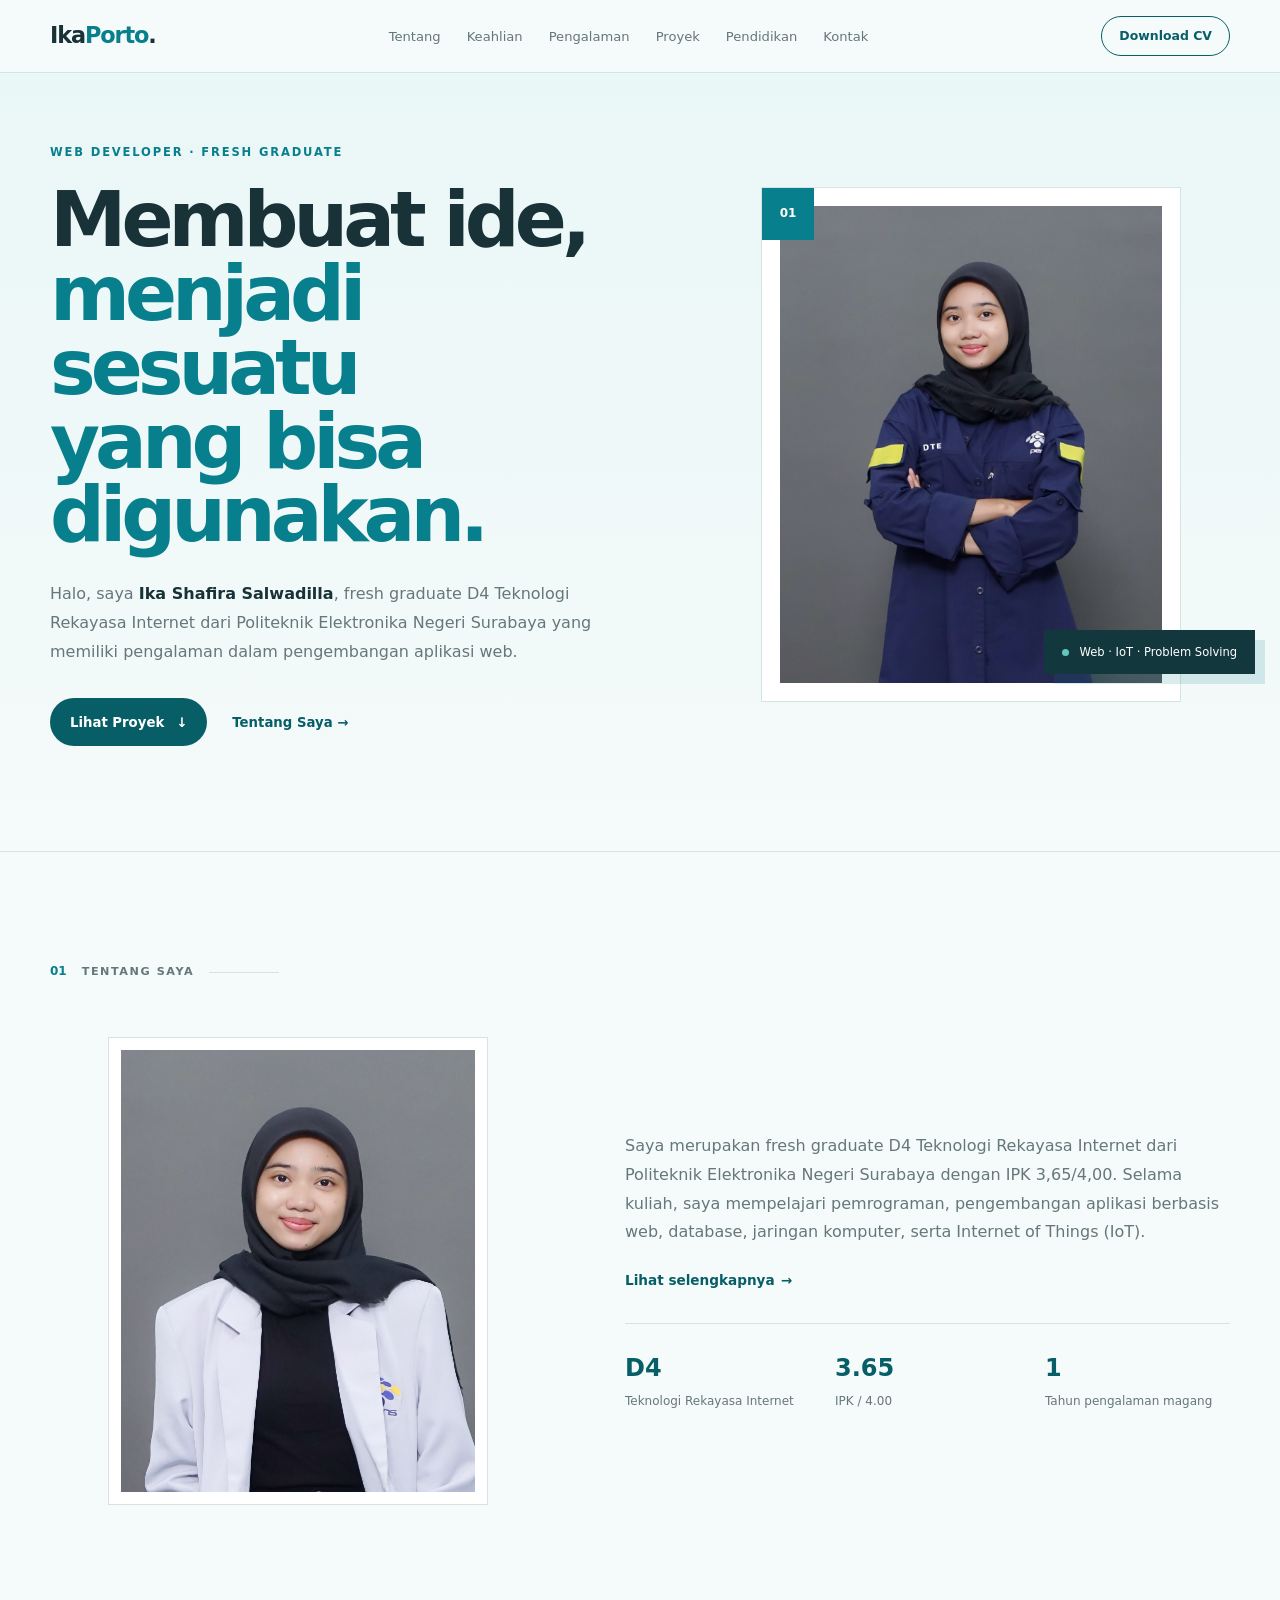
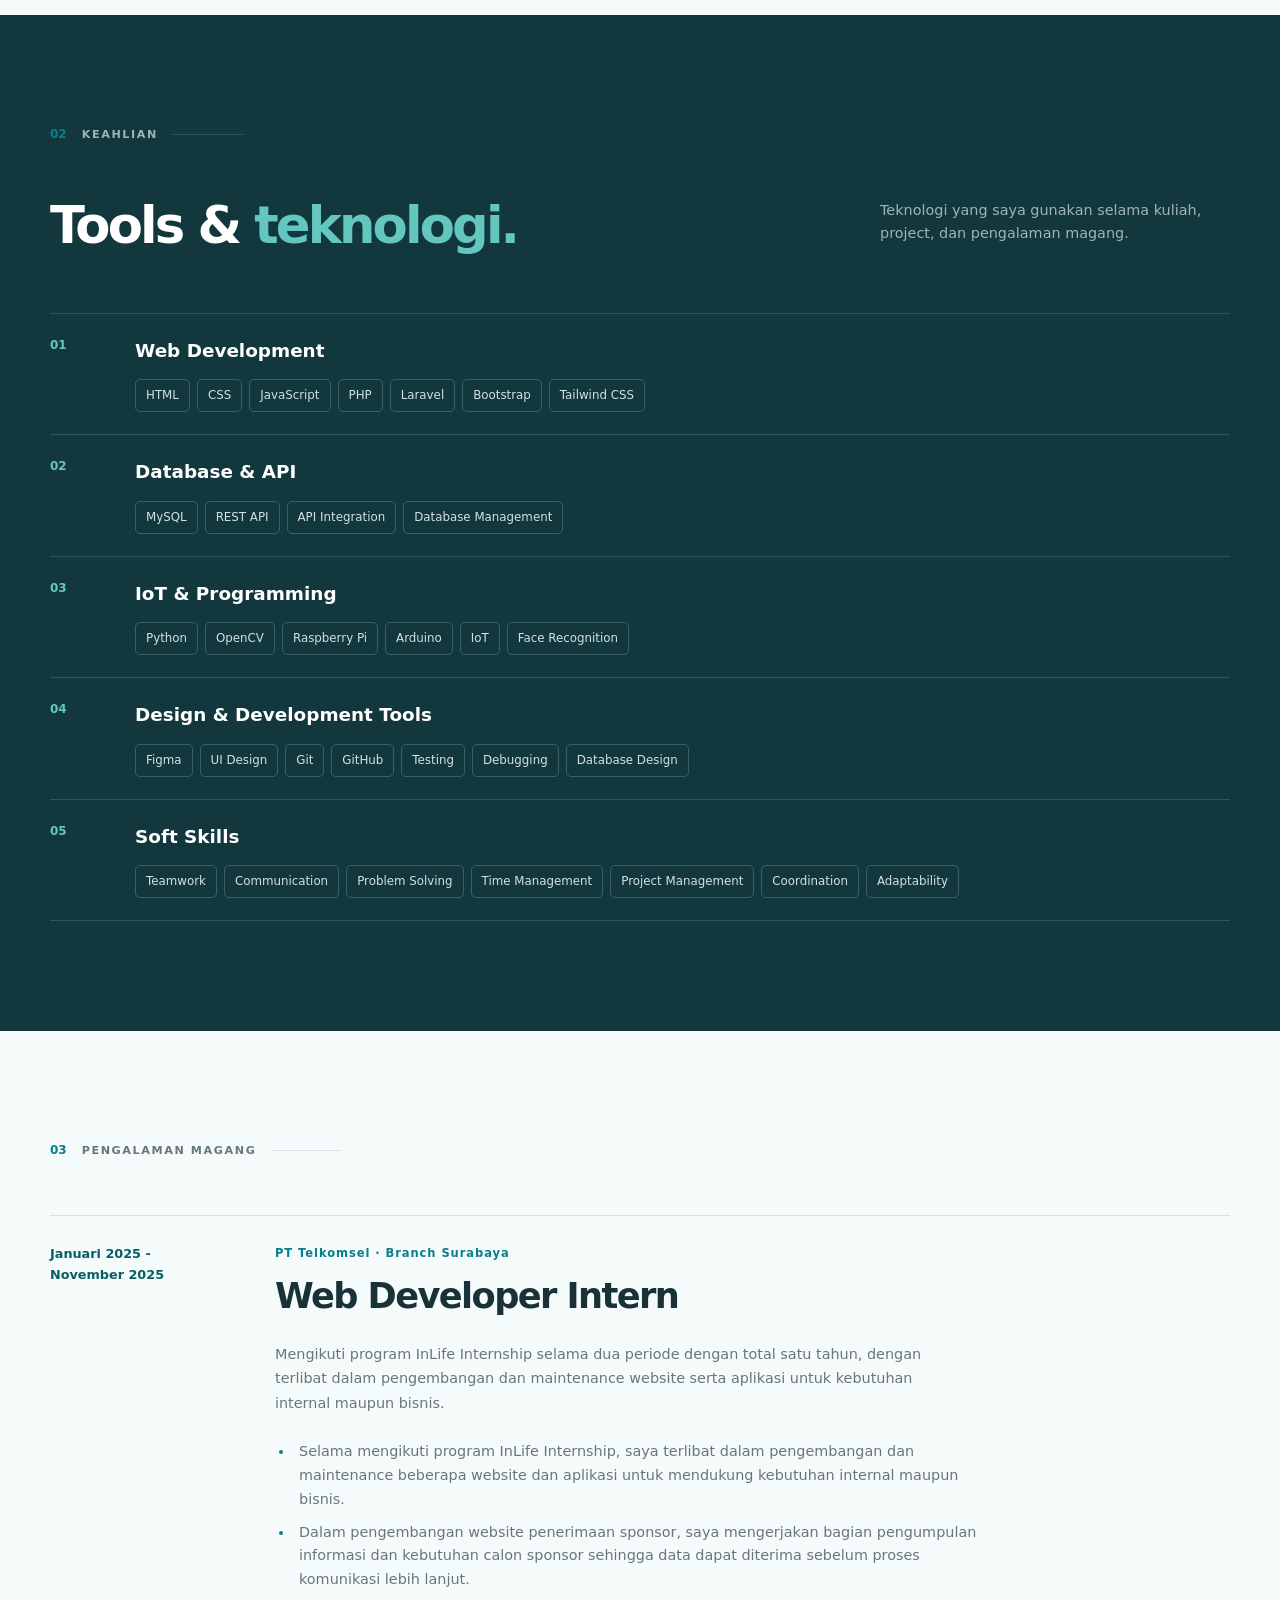
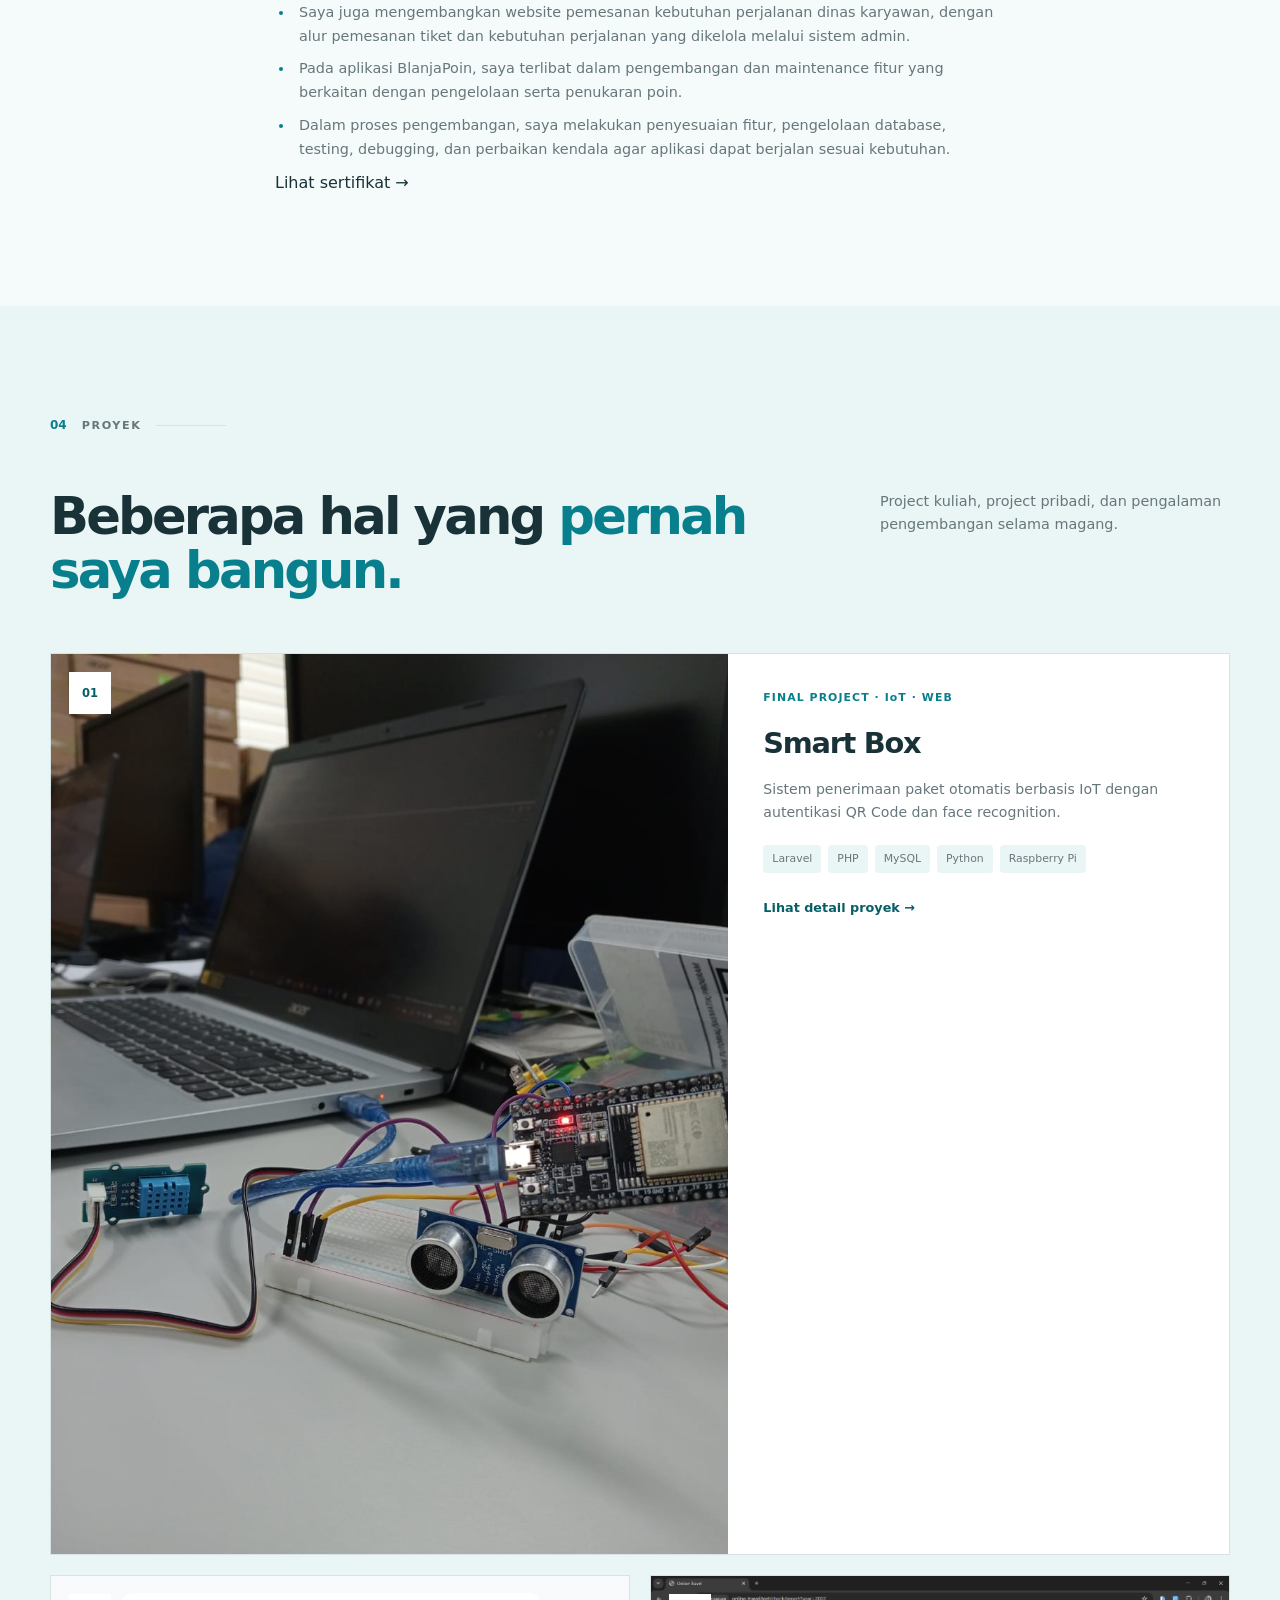
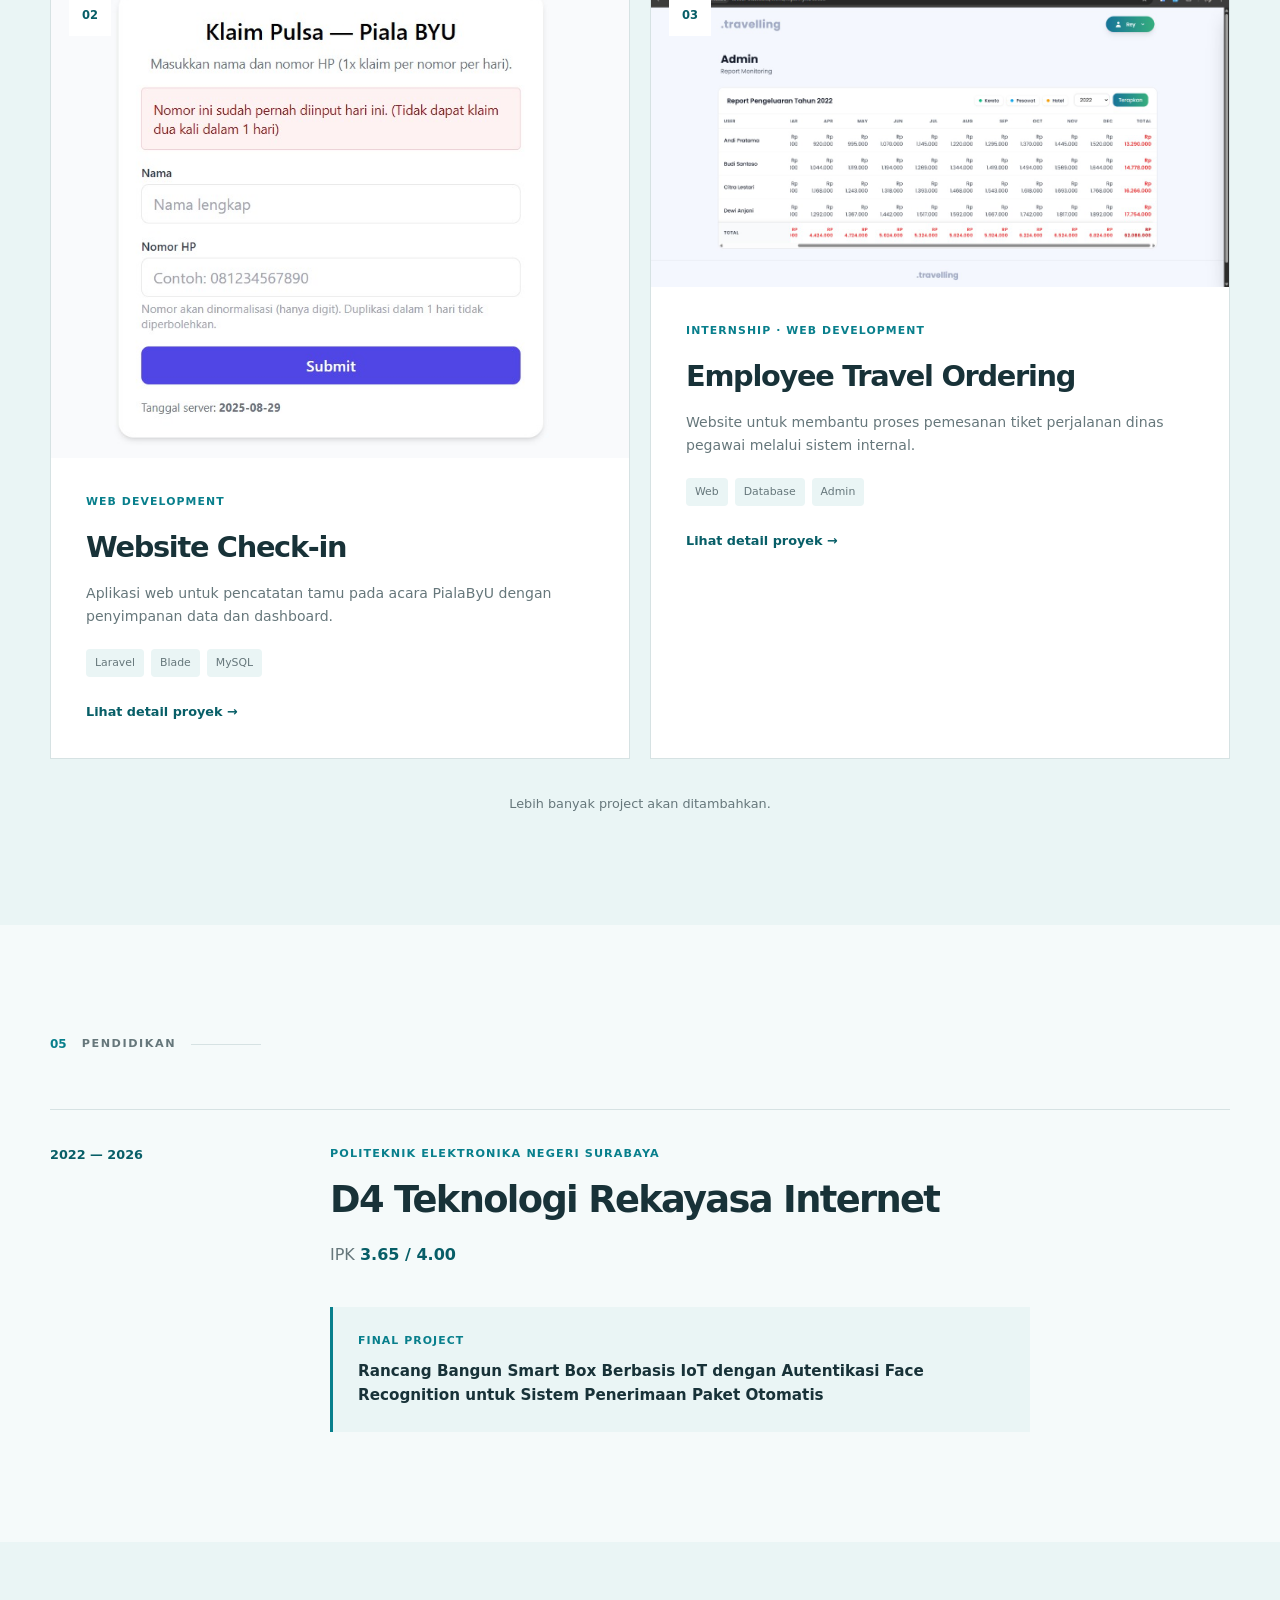
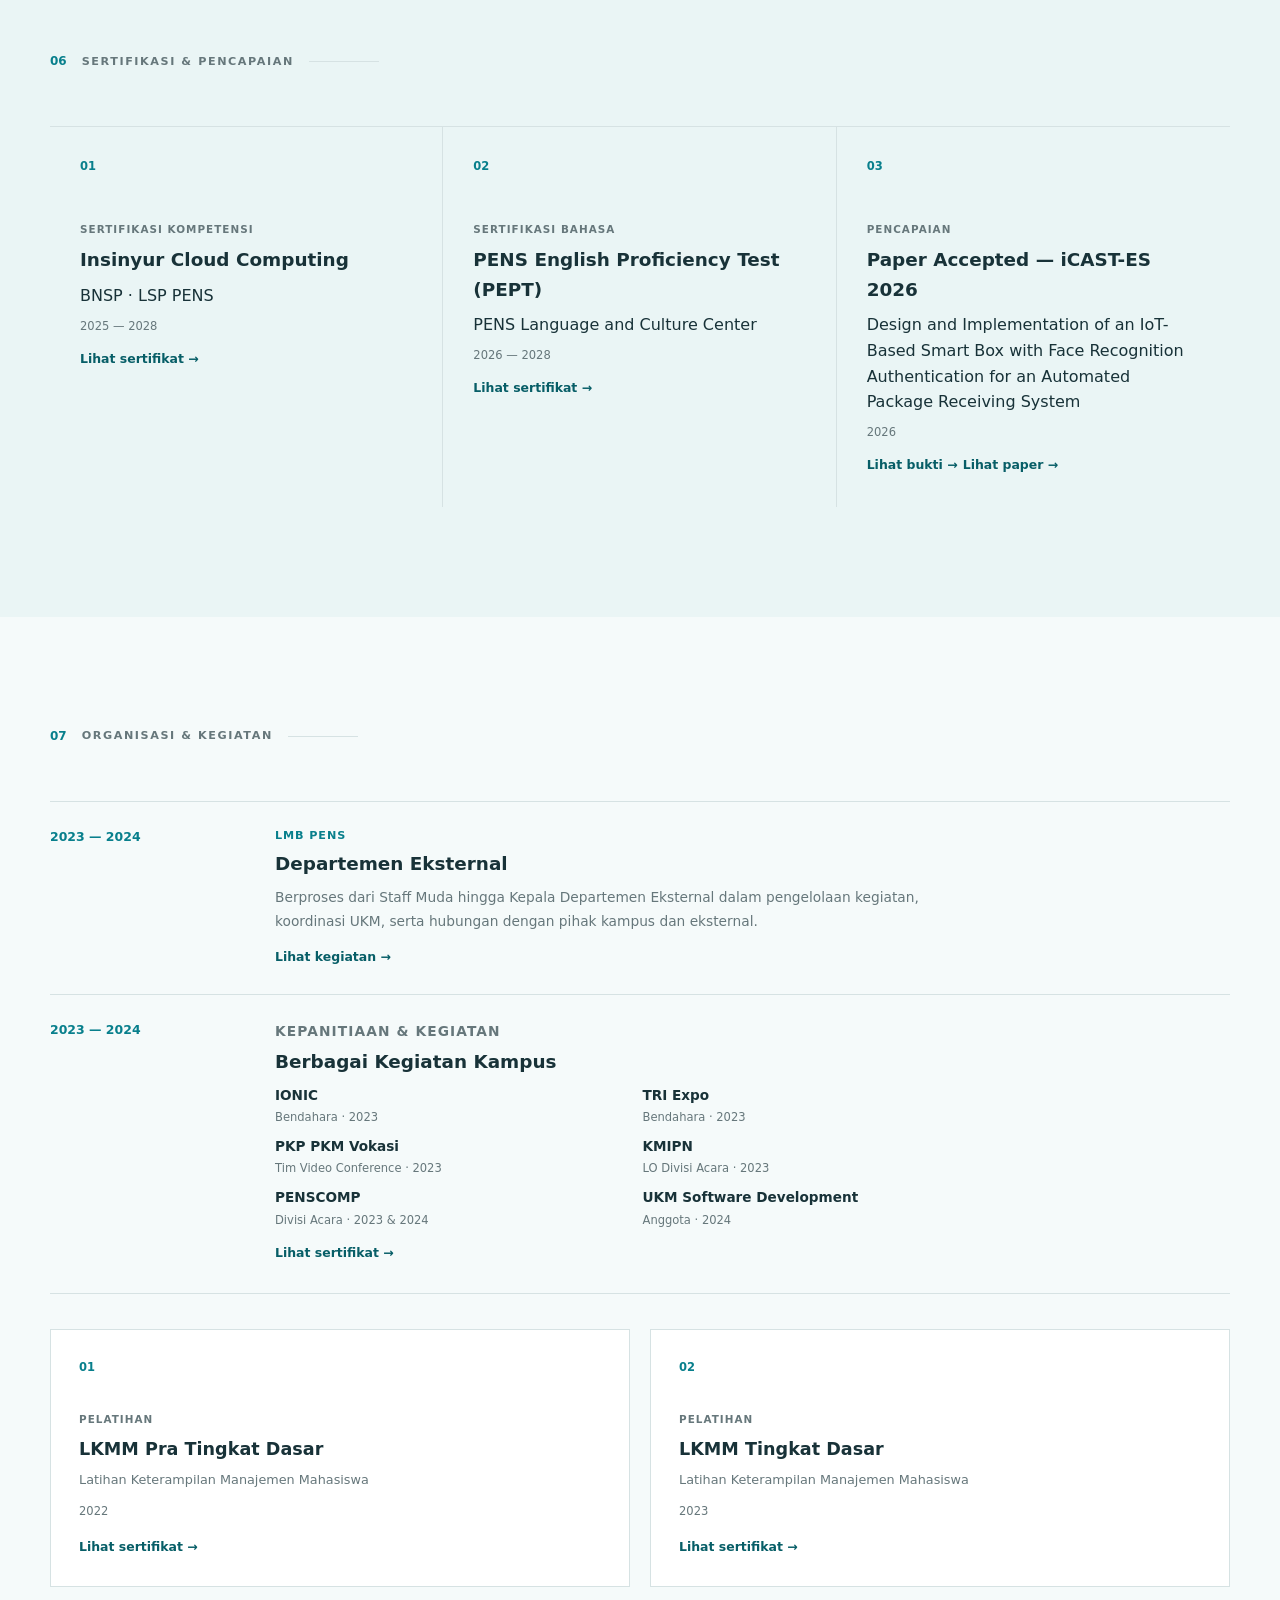
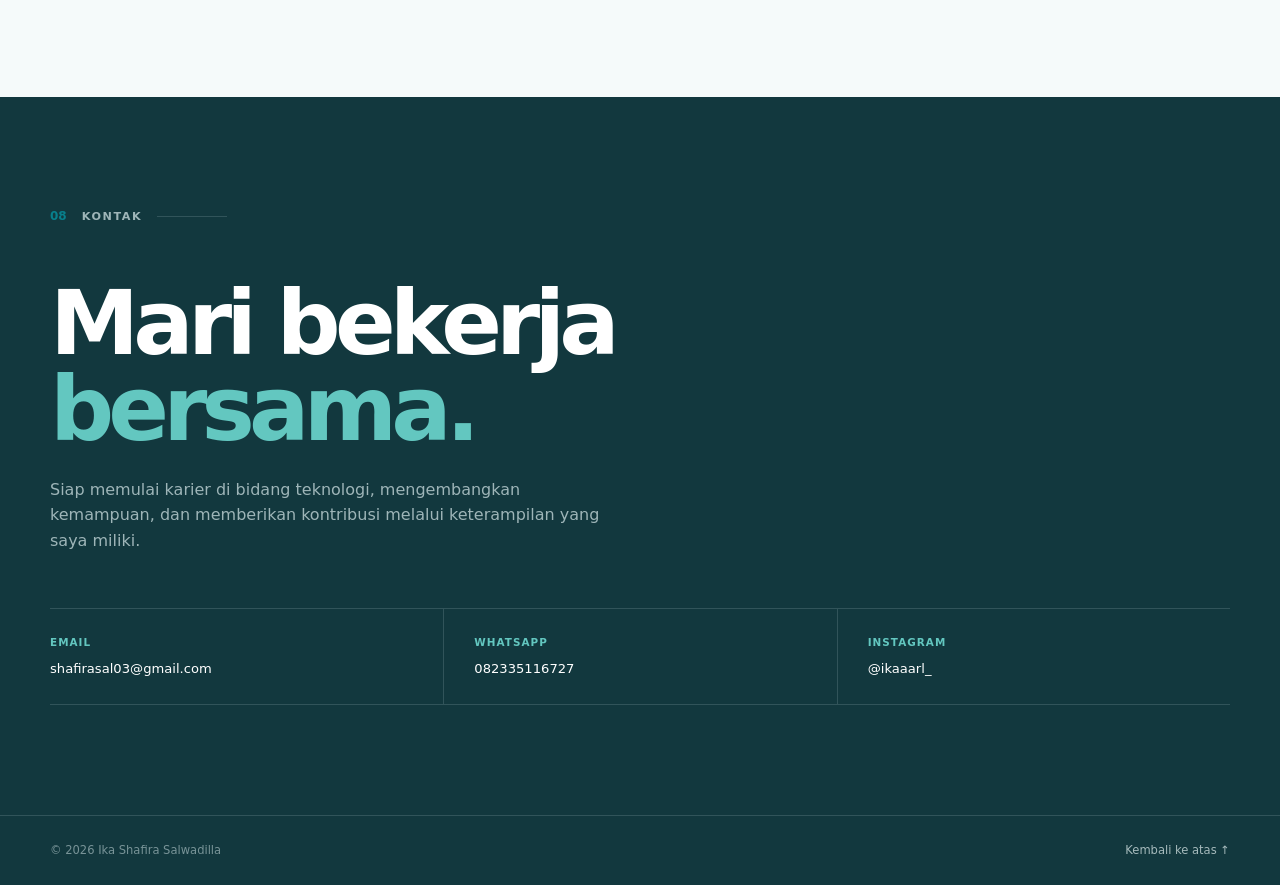
==== index.html @ 630b3b5d "Update portfolio" ====
<!DOCTYPE html>
<html lang="id">
<head>
  <meta charset="UTF-8">
  <meta name="viewport" content="width=device-width, initial-scale=1.0">

  <title>Ika Shafira Salwadilla | Web Developer</title>

  <meta
    name="description"
    content="Portfolio Ika Shafira Salwadilla, fresh graduate Teknologi Rekayasa Internet dan Web Developer."
  >

  <link rel="stylesheet" href="css/style.css">
</head>

<body>

  <!-- ================= NAVBAR ================= -->

  <header class="navbar">
    <div class="container navbar__inner">

      <a href="#home" class="logo">
        Ika<span>Porto</span></span>.</span>
      </a>

      <button
        class="navbar__toggle"
        type="button"
        aria-label="Buka menu"
        aria-expanded="false"
      >
        ☰
      </button>

      <nav class="navbar__nav">
        <a href="#about">Tentang</a>
        <a href="#skills">Keahlian</a>
        <a href="#experience">Pengalaman</a>
        <a href="#projects">Proyek</a>
        <a href="#education">Pendidikan</a>
        <a href="#contact">Kontak</a>
      </nav>

      <a 
        href="files/CV_Ika_Shafira_Salwadilla.pdf"
        class="navbar__button"
        target="_blank">
        Download CV
      </a>

    </div>
  </header>


  <main>

    <!-- ================= HOME ================= -->

    <section id="home" class="hero">

      <div class="container hero__inner">

        <div class="hero__content">

          <p class="hero__label">
            WEB DEVELOPER · FRESH GRADUATE
          </p>

          <h1>
            Membuat ide,
            <span>menjadi sesuatu</span>
            <span>yang bisa digunakan.</span>
          </h1>

          <p class="hero__description">
            Halo, saya <strong>Ika Shafira Salwadilla</strong>, fresh graduate D4 Teknologi Rekayasa Internet dari Politeknik Elektronika Negeri Surabaya yang memiliki pengalaman dalam pengembangan aplikasi web.
          </p>

          <div class="hero__actions">

            <a href="#projects" class="button button--primary">
              Lihat Proyek
              <span>↓</span>
            </a>

            <a href="#about" class="button button--text hero__about">
              Tentang Saya →
            </a>

            <a
              href="files/CV_Ika_Shafira_Salwadilla.pdf"
              target="_blank"
              class="button button--text hero__cv"
            >
               Download CV ↓
            </a>

          </div>

        </div>


        <div class="hero__visual">

          <div class="hero__image-box">

            <div class="hero__image-number">
              01
            </div>

            <img
              src="images/foto-profil.jpg"
              alt="Foto profil Ika Shafira Salwadilla"
            >

          </div>

          <div class="hero__caption">
            <span></span>
            Web · IoT · Problem Solving
          </div>

        </div>

      </div>

    </section>


    <!-- ================= ABOUT ================= -->

    <section id="about" class="section">

      <div class="container">

        <div class="section__top">

          <p class="section__number">
            01
          </p>

          <p class="section__label">
            TENTANG SAYA
          </p>

        </div>


        <div class="about">

           <!-- FOTO -->
          <div class="about__visual">
            <div class="about__image-box">
              <img
                src="images/foto-profil1.jpg"
                alt="Foto Ika Shafira Salwadilla"
              >
            </div>
          </div>


          <div class="about__content">
            <p class="about__text">
              Saya merupakan fresh graduate D4 Teknologi Rekayasa Internet dari
              Politeknik Elektronika Negeri Surabaya dengan IPK 3,65/4,00.
              Selama kuliah, saya mempelajari pemrograman, pengembangan aplikasi
              berbasis web, database, jaringan komputer, serta Internet of Things (IoT).
            </p>
            <div class="about__more" id="aboutMore">  
              <p class="about__text">
                Saya memiliki pengalaman satu tahun sebagai Web Developer Intern
                di PT Telkomsel Branch Surabaya. Selama magang, saya terlibat dalam
                pengembangan dan pemeliharaan website dan aplikasi, termasuk
                pengembangan fitur, pengelolaan database, pengujian, dan perbaikan
                kendala pada aplikasi.
              </p>
              <p class="about__text">
                Selain pengembangan web, saya juga memiliki pengalaman mengembangkan
                Smart Box berbasis IoT sebagai Tugas Akhir. Saya senang mempelajari
                hal baru, bekerja dalam tim, dan terus mengembangkan kemampuan
                dalam membangun aplikasi yang dapat digunakan dalam kebutuhan nyata.
              </p>
            </div>  

             <!-- Tombol -->
            <button
              type="button"
              class="about__toggle"
              id="aboutToggle"
            >
              Lihat selengkapnya <span>→</span>
            </button>

            <div class="about__facts">

              <div>
                <strong>D4</strong>
                <span>Teknologi Rekayasa Internet</span>
              </div>

              <div>
                <strong>3.65</strong>
                <span>IPK / 4.00</span>
              </div>

              <div>
                <strong>1</strong>
                <span>Tahun pengalaman magang</span>
              </div>

            </div>

          </div>

        </div>

      </div>

    </section>


    <!-- ================= SKILLS ================= -->

    <section id="skills" class="section section--dark">

      <div class="container">

        <div class="section__top section__top--dark">

          <p class="section__number">
            02
          </p>

          <p class="section__label">
            KEAHLIAN
          </p>

        </div>


        <div class="skills__heading">

          <h2>
            Tools & 
            <span> teknologi.</span>
          </h2>

          <p>
            Teknologi yang saya gunakan selama kuliah,
            project, dan pengalaman magang.
          </p>

        </div>


        <div class="skills">

          <div class="skill">

            <div class="skill__number">
              01
            </div>

            <div class="skill__content">

              <h3>
                Web Development
              </h3>

              <div class="skill__tags">

                <span>HTML</span>
                <span>CSS</span>
                <span>JavaScript</span>
                <span>PHP</span>
                <span>Laravel</span>
                <span>Bootstrap</span>
                <span>Tailwind CSS</span>

              </div>

            </div>

          </div>


          <div class="skill">

            <div class="skill__number">
              02
            </div>

            <div class="skill__content">

              <h3>
                Database & API
              </h3>

              <div class="skill__tags">

                <span>MySQL</span>
                <span>REST API</span>
                <span>API Integration</span>
                <span>Database Management</span>

              </div>

            </div>

          </div>


          <div class="skill">

            <div class="skill__number">
              03
            </div>

            <div class="skill__content">

              <h3>
                IoT & Programming
              </h3>

              <div class="skill__tags">

                <span>Python</span>
                <span>OpenCV</span>
                <span>Raspberry Pi</span>
                <span>Arduino</span>
                <span>IoT</span>
                <span>Face Recognition</span>
              </div>
            </div>
          </div>
          <div class="skill">
            <div class="skill__number">
              04
            </div>
            <div class="skill__content">

              <h3>
                Design & Development Tools
              </h3>
              <div class="skill__tags">
                <span>Figma</span>
                <span>UI Design</span>
                <span>Git</span>
                <span>GitHub</span>
                <span>Testing</span>
                <span>Debugging</span>
                <span>Database Design</span>
              </div>
            </div>
          </div>
          <div class="skill">
            <div class="skill__number">
              05
            </div>
            <div class="skill__content">
              <h3>
                Soft Skills
              </h3>
              <div class="skill__tags">
                <span>Teamwork</span>
                <span>Communication</span>
                <span>Problem Solving</span>
                <span>Time Management</span>
                <span>Project Management</span>
                <span>Coordination</span>
                <span>Adaptability</span>
              </div>
            </div>
          </div>
        </div>
      </div>
    </section>


    <!-- ================= EXPERIENCE ================= -->

    <section id="experience" class="section">

      <div class="container">

        <div class="section__top">

          <p class="section__number">
            03
          </p>

          <p class="section__label">
            PENGALAMAN MAGANG
          </p>

        </div>


        <div class="experience">

          <div class="experience__intro">

            <p class="experience__period">
            Januari 2025 - November 2025
            </p>

          </div>


          <div class="experience__content">

            <p class="experience__company">
              PT Telkomsel · Branch Surabaya
            </p>

            <h2>
              Web Developer Intern
            </h2>

            <p class="experience__description">
    Mengikuti program InLife Internship selama dua periode dengan total
    satu tahun, dengan terlibat dalam pengembangan dan maintenance
    website serta aplikasi untuk kebutuhan internal maupun bisnis.
  </p>

            <ul class="experience__list">

              <li>
                 Selama mengikuti program InLife Internship, saya terlibat dalam
    pengembangan dan maintenance beberapa website dan aplikasi untuk
    mendukung kebutuhan internal maupun bisnis.
              </li>

      <li>
         Dalam pengembangan website penerimaan sponsor, saya mengerjakan
    bagian pengumpulan informasi dan kebutuhan calon sponsor sehingga
    data dapat diterima sebelum proses komunikasi lebih lanjut.
      </li>

      <li>
       Saya juga mengembangkan website pemesanan kebutuhan perjalanan dinas
    karyawan, dengan alur pemesanan tiket dan kebutuhan perjalanan
    yang dikelola melalui sistem admin.
      </li>

      <li>
        Pada aplikasi BlanjaPoin, saya terlibat dalam pengembangan dan
    maintenance fitur yang berkaitan dengan pengelolaan serta
    penukaran poin.
      </li>
       <li>
    Dalam proses pengembangan, saya melakukan penyesuaian fitur,
    pengelolaan database, testing, debugging, dan perbaikan kendala
    agar aplikasi dapat berjalan sesuai kebutuhan.
  </li>

    </ul>
    <a
    href="files/sertifikat_magang.pdf"
    target="_blank"
    class="experience__link"
  >
    Lihat sertifikat →
  </a>

          </div>

        </div>

      </div>

    </section>


    <!-- ================= PROJECTS ================= -->

    <section id="projects" class="section section--light">

      <div class="container">

        <div class="section__top">

          <p class="section__number">
            04
          </p>

          <p class="section__label">
            PROYEK
          </p>

        </div>


        <div class="projects__heading">

          <div>

            <h2>
              Beberapa hal yang
              <span>pernah saya bangun.</span>
            </h2>

          </div>

          <p>
            Project kuliah, project pribadi, dan pengalaman
            pengembangan selama magang.
          </p>

        </div>


        <div class="projects">


          <!-- PROJECT 1 -->

          <article class="project project--featured">

            <div class="project__image">

              <img
                src="images/proj1.jpg"
                alt="Smart Box IoT"
              >

              <span>
                01
              </span>

            </div>


            <div class="project__content">

              <p class="project__category">
                FINAL PROJECT · IoT · WEB
              </p>

              <h3>
                Smart Box
              </h3>

              <p>
                Sistem penerimaan paket otomatis berbasis IoT
                dengan autentikasi QR Code dan face recognition.
              </p>

              <div class="project__tags">

                <span>Laravel</span>
                <span>PHP</span>
                <span>MySQL</span>
                <span>Python</span>
                <span>Raspberry Pi</span>

              </div>

              <a href="#" class="project__link">
                Lihat detail proyek →
              </a>

            </div>

          </article>


          <!-- PROJECT 2 -->

          <article class="project">

            <div class="project__image">

              <img
                src="images/proj2.jpg"
                alt="Website Check-in"
              >

              <span>
                02
              </span>

            </div>


            <div class="project__content">

              <p class="project__category">
                WEB DEVELOPMENT
              </p>

              <h3>
                Website Check-in
              </h3>

              <p>
                Aplikasi web untuk pencatatan tamu pada acara
                PialaByU dengan penyimpanan data dan dashboard.
              </p>

              <div class="project__tags">

                <span>Laravel</span>
                <span>Blade</span>
                <span>MySQL</span>

              </div>

              <a href="#" class="project__link">
                Lihat detail proyek →
              </a>

            </div>

          </article>


          <!-- PROJECT 3 -->

          <article class="project">

            <div class="project__image">

              <img
                src="images/proj3.jpg"
                alt="Employee Travel Ordering"
              >

              <span>
                03
              </span>

            </div>


            <div class="project__content">

              <p class="project__category">
                INTERNSHIP · WEB DEVELOPMENT
              </p>

              <h3>
                Employee Travel Ordering
              </h3>

              <p>
                Website untuk membantu proses pemesanan tiket
                perjalanan dinas pegawai melalui sistem internal.
              </p>

              <div class="project__tags">

                <span>Web</span>
                <span>Database</span>
                <span>Admin</span>

              </div>

              <a href="#" class="project__link">
                Lihat detail proyek →
              </a>

            </div>

          </article>


        </div>


        <div class="projects__bottom">

          <p>
            Lebih banyak project akan ditambahkan.
          </p>

        </div>

      </div>

    </section>


    <!-- ================= EDUCATION ================= -->

    <section id="education" class="section">

      <div class="container">

        <div class="section__top">

          <p class="section__number">
            05
          </p>

          <p class="section__label">
            PENDIDIKAN
          </p>

        </div>


        <div class="education">

          <div class="education__year">
            2022 — 2026
          </div>


          <div class="education__content">

            <p class="education__institution">
              POLITEKNIK ELEKTRONIKA NEGERI SURABAYA
            </p>

            <h2>
              D4 Teknologi Rekayasa Internet
            </h2>

            <p class="education__gpa">
              IPK <strong>3.65 / 4.00</strong>
            </p>


            <div class="education__final">

              <p>
                FINAL PROJECT
              </p>

              <h3>
                Rancang Bangun Smart Box Berbasis IoT dengan
                Autentikasi Face Recognition untuk Sistem
                Penerimaan Paket Otomatis
              </h3>

            </div>

          </div>

        </div>

      </div>

    </section>


    <!-- ================= CERTIFICATION ================= -->

    <section class="section section--light">

      <div class="container">

        <div class="section__top">

          <p class="section__number">
            06
          </p>

          <p class="section__label">
            SERTIFIKASI & PENCAPAIAN
          </p>

        </div>


        <div class="credentials">

          <article class="credential">

            <span>01</span>

            <div>

              <p class="credential__type">
                SERTIFIKASI KOMPETENSI
              </p>

              <h3>
                Insinyur Cloud Computing
              </h3>

              <p>
                BNSP · LSP PENS
              </p>
               <small>
        2025 — 2028
      </small>


              <a
                href="files/sertifikat_BNSP.pdf"
                target="_blank"
                class="credential__link"
              >
              Lihat sertifikat →
              </a>

            </div>

          </article>


          <article class="credential">

            <span>02</span>

            <div>

              <p class="credential__type">
                SERTIFIKASI BAHASA
              </p>

              <h3>
                PENS English Proficiency Test (PEPT)
              </h3>

              <p>
                PENS Language and Culture Center
              </p>
               <small>
        2026 — 2028
      </small>
               <a
        href="files/sertifikat_TOEFL.pdf"
        target="_blank"
        class="credential__link"
      >
        Lihat sertifikat →
      </a>

            </div>

          </article>


          <article class="credential">

            <span>03</span>

            <div>

              <p class="credential__type">
                PENCAPAIAN
              </p>

              <h3>
                Paper Accepted — iCAST-ES 2026
              </h3>

              <p>
                 Design and Implementation of an IoT-Based Smart Box
        with Face Recognition Authentication for an Automated
        Package Receiving System
              </p>
              <small>
        2026
      </small>
              <a
        href="files/bukti.pdf"
        target="_blank"
        class="credential__link"
      >
        Lihat bukti →
      </a>
      <a
        href="files/paper.pdf"
        target="_blank"
        class="credential__link"
      >
        Lihat paper →
      </a>

            </div>

          </article>

        </div>

      </div>

    </section>


    <!-- ================= ORGANIZATION ================= -->

    <!-- ================= ORGANIZATION ================= -->

<section class="section" id="organization">

  <div class="container">

    <div class="section__top">

      <p class="section__number">
        07
      </p>

      <p class="section__label">
        ORGANISASI & KEGIATAN
      </p>

    </div>


    <div class="activities">


      <!-- LMB 2024 -->

     <!-- LMB PENS -->

<article class="activity">

  <div class="activity__year">
    2023 — 2024
  </div>

  <div class="activity__content">

    <p class="activity__organization">
      LMB PENS
    </p>

    <h3>
      Departemen Eksternal
    </h3>

    <p>
      Berproses dari Staff Muda hingga Kepala Departemen Eksternal
      dalam pengelolaan kegiatan, koordinasi UKM, serta hubungan
      dengan pihak kampus dan eksternal.
    </p>

    <a
      href="kegiatan/lmb-2024.html"
      class="activity__link"
    >
      Lihat kegiatan →
    </a>

  </div>

</article>


      <!-- PANITIA -->

      <article class="activity activity--compact">

        <div class="activity__year">
          2023 — 2024
        </div>

        <div class="activity__content">

          <p class="activity__organization">
            KEPANITIAAN & KEGIATAN
          </p>

          <h3>
            Berbagai Kegiatan Kampus
          </h3>

          <div class="activity__list">

            <div>
              <span>IONIC</span>
              <small>Bendahara · 2023</small>
            </div>

            <div>
              <span>TRI Expo</span>
              <small>Bendahara · 2023</small>
            </div>

            <div>
              <span>PKP PKM Vokasi</span>
              <small>Tim Video Conference · 2023</small>
            </div>

            <div>
              <span>KMIPN</span>
              <small>LO Divisi Acara · 2023</small>
            </div>

            <div>
              <span>PENSCOMP</span>
              <small>Divisi Acara · 2023 & 2024</small>
            </div>

            <div>
              <span>UKM Software Development</span>
              <small>Anggota · 2024</small>
            </div>

          </div>

          <a
            href="files/panitia.pdf"
            class="activity__link"
          >
            Lihat sertifikat →
          </a>

        </div>

      </article>
      <div class="training-cards">

  <article class="training-card">

    <span>01</span>

    <p class="training-card__type">
      PELATIHAN
    </p>

    <h3>
      LKMM Pra Tingkat Dasar
    </h3>

    <p>
      Latihan Keterampilan Manajemen Mahasiswa
    </p>

    <small>
      2022
    </small>

    <a
      href="files/sertifikat_lkmmpratd.pdf"
      target="_blank"
      class="training-card__link"
    >
      Lihat sertifikat →
    </a>

  </article>


  <article class="training-card">

    <span>02</span>

    <p class="training-card__type">
      PELATIHAN
    </p>

    <h3>
      LKMM Tingkat Dasar
    </h3>

    <p>
      Latihan Keterampilan Manajemen Mahasiswa
    </p>

    <small>
      2023
    </small>

    <a
      href="files/sertifikat-lkmm-td.pdf"
      target="_blank"
      class="training-card__link"
    >
      Lihat sertifikat →
    </a>

  </article>

</div>


    </div>

  </div>

</section>


    <!-- ================= CONTACT ================= -->

    <section id="contact" class="contact">

      <div class="container">

        <div class="section__top section__top--dark">

          <p class="section__number">
            08
          </p>

          <p class="section__label">
            KONTAK
          </p>

        </div>


        <h2>
          Mari bekerja
          <span>bersama.</span>
        </h2>

        <p class="contact__description">
          Siap memulai karier di bidang teknologi, mengembangkan kemampuan, dan memberikan kontribusi melalui keterampilan yang saya miliki.
        </p>


        <div class="contact__links">

          <a href="mailto:shafirasal03@gmail.com">

            <span>
              Email
            </span>

            shafirasal03@gmail.com

          </a>


           <a
        href="https://wa.me/6282335116727"
        target="_blank"
        rel="noopener"
      >

        <span>
          WhatsApp
        </span>

        082335116727

      </a>



          <a
        href="https://instagram.com/ikaaarl_"
        target="_blank"
        rel="noopener"
      >

        <span>
          Instagram
        </span>

        @ikaaarl_

      </a>

        </div>

      </div>

    </section>

  </main>


  <!-- ================= FOOTER ================= -->

  <footer class="footer">

    <div class="container footer__inner">

      <p>
        © 2026 Ika Shafira Salwadilla
      </p>

      <a href="#home">
        Kembali ke atas ↑
      </a>

    </div>

  </footer>


  <!-- ================= JAVASCRIPT ================= -->

  <script>

    const toggle = document.querySelector(".navbar__toggle");
    const nav = document.querySelector(".navbar__nav");

    toggle.addEventListener("click", function () {

      const isOpen = nav.classList.toggle("is-open");

      toggle.setAttribute(
        "aria-expanded",
        isOpen ? "true" : "false"
      );

    });


    document.querySelectorAll(".navbar__nav a").forEach(link => {

      link.addEventListener("click", function () {

        nav.classList.remove("is-open");

        toggle.setAttribute(
          "aria-expanded",
          "false"
        );

      });

    });

    // About - Lihat selengkapnya

    const aboutToggle = document.getElementById('aboutToggle');
    const aboutMore = document.getElementById('aboutMore');

    if (aboutToggle && aboutMore) {

      aboutToggle.addEventListener("click", function () {
        aboutMore.classList.toggle("is-open");
        if (aboutMore.classList.contains("is-open")) {

          aboutToggle.innerHTML =
            'Tutup <span>↑</span>';
        } else {
          aboutToggle.innerHTML =
            'Lihat selengkapnya <span>→</span>';
        }
      });
    }

  </script>

</body>
</html>
---- css/style.css ----
/* =====================================================
   VARIABLES
===================================================== */

:root {

  --brand: #087f8c;
  --brand-dark: #075e67;
  --brand-light: #63c7c0;

  --background: #f5fafa;
  --background-soft: #eaf5f5;

  --white: #ffffff;

  --text: #183238;
  --text-light: #66777b;

  --border: #d6e2e3;

  --dark: #12383e;

  --radius: 14px;

}


/* =====================================================
   RESET
===================================================== */

* {
  box-sizing: border-box;
  margin: 0;
  padding: 0;
}


html {
  scroll-behavior: smooth;
}


body {

  font-family:
    "Segoe UI",
    system-ui,
    -apple-system,
    BlinkMacSystemFont,
    sans-serif;

  background: var(--background);

  color: var(--text);

  line-height: 1.6;

}


img {
  display: block;
  max-width: 100%;
}


a {
  color: inherit;
  text-decoration: none;
}


button {
  font-family: inherit;
}


/* =====================================================
   CONTAINER
===================================================== */

.container {

  width: min(
    1180px,
    calc(100% - 48px)
  );

  margin: 0 auto;

}


/* =====================================================
   NAVBAR
===================================================== */

.navbar {

  position: sticky;

  top: 0;

  z-index: 1000;

  background: rgba(
    245,
    250,
    250,
    0.95
  );

  border-bottom: 1px solid var(--border);

  backdrop-filter: blur(12px);

}


.navbar__inner {

  min-height: 72px;

  display: flex;

  align-items: center;

  justify-content: space-between;

  gap: 30px;

}


.logo {

  font-size: 1.4rem;

  font-weight: 800;

  letter-spacing: -0.05em;

}


.logo span {
  color: var(--brand);
}


.navbar__nav {

  display: flex;

  align-items: center;

  gap: 26px;

}


.navbar__nav a {

  position: relative;

  color: var(--text-light);

  font-size: 0.82rem;

  font-weight: 500;

  transition:
    color 0.2s ease;

}


.navbar__nav a::after {

  content: "";

  position: absolute;

  left: 0;

  bottom: -6px;

  width: 0;

  height: 2px;

  background: var(--brand);

  transition:
    width 0.2s ease;

}


.navbar__nav a:hover {

  color: var(--brand-dark);

}


.navbar__nav a:hover::after {

  width: 100%;

}


.navbar__button {

  padding: 9px 17px;

  border: 1px solid var(--brand-dark);

  border-radius: 999px;

  color: var(--brand-dark);

  font-size: 0.78rem;

  font-weight: 650;

  transition:
    background 0.2s ease,
    color 0.2s ease;

}


.navbar__button:hover {

  background: var(--brand-dark);

  color: var(--white);

}


.navbar__toggle {

  display: none;

  border: 0;

  background: transparent;

  color: var(--text);

  cursor: pointer;

  font-size: 1.4rem;

}


/* =====================================================
   HERO
===================================================== */

.hero {

  padding: 35px 0 70px;
  display: flex;
  align-items: center;
  border-bottom: 1px solid var(--border);
  background:
    linear-gradient(
      180deg,
      #eaf7f7 0%,
      #f5fafa 100%
    );

}


.hero__inner {

  display: grid;
  grid-template-columns:
    minmax(0, 1.05fr)
    minmax(350px, 0.95fr);
  align-items: center;
  gap: 90px;
  padding: 35px 0;
}


.hero__content {

  max-width: 680px;

}


.hero__label {

  margin: 0 0 22px;
  color: var(--brand);
  font-size: 0.72rem;
  font-weight: 750;
  letter-spacing: 0.16em;
}


.hero h1 {

  margin: 0 0 28px;
  font-size: clamp(
    3.2rem,
    6vw,
    5.8rem
  );
  line-height: 0.96;
  letter-spacing: -0.065em;
  font-weight: 750;
}


.hero h1 span {

  display: block;
  color: var(--brand);
}


.hero__description {

  max-width: 620px;
  margin: 0 0 13px;
  color: var(--text-light);
  font-size: 1rem;
  line-height: 1.8;
}


.hero__description strong {

  color: var(--text);
}


.hero__actions {

  display: flex;

  align-items: center;

  gap: 25px;

  margin-top: 32px;

  flex-wrap: wrap;

}

.button {

  display: inline-flex;

  align-items: center;

  gap: 12px;

  min-height: 48px;

  padding: 0 20px;

  border-radius: 999px;

  font-size: 0.83rem;

  font-weight: 650;

  transition:
    transform 0.2s ease,
    background 0.2s ease;

}


.button:hover {

  transform: translateY(-2px);

}


.button--primary {

  background: var(--brand-dark);

  color: var(--white);

}


.button--primary:hover {

  background: var(--brand);

}


.button--text {

  padding-left: 0;

  color: var(--brand-dark);

}


.button--text:hover {

  color: var(--brand);

}


/* =====================================================
   HERO IMAGE
===================================================== */

.hero__visual {
  position: relative;
  display: flex;
  justify-content: center;
}


.hero__image-box {
  position: relative;
  width: min(
    420px,
    100%
  );
  padding: 18px;
  background: var(--white);
  border: 1px solid var(--border);
}


.hero__image-box img {
  width: 100%;
  aspect-ratio: 4 / 5;
  object-fit: cover;
  object-position: center;
  display: block;
}


.hero__image-number {
  position: absolute;
  top: 0;
  left: 0;
  z-index: 2;
  width: 52px;
  height: 52px;
  display: grid;
  place-items: center;
  background: var(--brand);
  color: var(--white);
  font-size: 0.75rem;
  font-weight: 750;
}


.hero__caption {
  position: absolute;
  right: -25px;
  bottom: 28px;
  padding: 13px 18px;
  background: var(--dark);
  color: var(--white);
  font-size: 0.72rem;
  box-shadow:
    10px 10px 0 rgba(
      8,
      127,
      140,
      0.15
    );
}


.hero__caption span {
  display: inline-block;
  width: 7px;
  height: 7px;
  margin-right: 7px;
  border-radius: 50%;
  background: var(--brand-light);
}


/* =====================================================
   SECTIONS
===================================================== */

.section {

  padding: 110px 0;

}


.section--light {

  background: var(--background-soft);

}


.section--dark {

  background: var(--dark);

  color: var(--white);

}


.section__top {

  display: flex;

  align-items: center;

  gap: 15px;

  margin-bottom: 55px;

}


.section__number {

  color: var(--brand);

  font-size: 0.75rem;

  font-weight: 750;

}


.section__label {

  color: var(--text-light);

  font-size: 0.7rem;

  font-weight: 750;

  letter-spacing: 0.14em;

}


.section__top::after {

  content: "";

  width: 70px;

  height: 1px;

  background: var(--border);

}


.section__top--dark .section__label {

  color: #9eb5b8;

}


.section__top--dark::after {

  background: #31545a;

}


/* =====================================================
   ABOUT
===================================================== */

.about {
  display: grid;
  grid-template-columns: 0.9fr 1.1fr;
  align-items: center;
  gap: 80px;
}


/* =========================
   FOTO
========================= */

.about__visual {
  display: flex;
  justify-content: center;
}

.about__image-box {
  width: min(380px, 100%);
  padding: 12px;
  background: var(--white);
  border: 1px solid var(--border);
}

.about__image-box img {
  width: 100%;
  aspect-ratio: 4 / 5;
  display: block;
  object-fit: cover;
  object-position: center;
}


/* =========================
   CONTENT
========================= */

.about__content {
  max-width: 700px;
}

.about__text {
  margin: 0 0 20px;
  color: var(--text-light);
  font-size: 1rem;
  line-height: 1.8;
}


/* =========================
   TEKS TAMBAHAN
========================= */

.about__more {
  display: none;
}

.about__more.is-open {
  display: block;
}


/* =========================
   TOMBOL
========================= */

.about__toggle {
  display: inline-flex;
  align-items: center;
  margin: 0 0 35px;
  padding: 0;
  border: none;
  background: transparent;
  color: var(--brand-dark);
  font-family: inherit;
  font-size: 0.85rem;
  font-weight: 700;
  cursor: pointer;
}

.about__toggle:hover {
  color: var(--brand);
}

.about__toggle span {
  margin-left: 6px;
}


/* =========================
   FACTS
========================= */

.about__facts {
  display: grid;
  grid-template-columns: repeat(3, 1fr);
  gap: 25px;
  padding-top: 25px;
  border-top: 1px solid var(--border);
}

.about__facts div {
  display: flex;
  flex-direction: column;
  gap: 4px;
}

.about__facts strong {
  color: var(--brand-dark);
  font-size: 1.5rem;
  font-weight: 750;
}

.about__facts span {
  color: var(--text-light);
  font-size: 0.75rem;
  line-height: 1.5;
}

/* =====================================================
   SKILLS
===================================================== */

.skills__heading {

  display: grid;

  grid-template-columns:
    1fr
    350px;

  gap: 80px;

  margin-bottom: 60px;

}


.skills__heading h2 {

  max-width: 650px;

  font-size: clamp(
    2.2rem,
    4vw,
    3.7rem
  );

  line-height: 1.05;

  letter-spacing: -0.055em;

}


.skills__heading h2 span {

  color: var(--brand-light);

}


.skills__heading > p {

  color: #9eb5b8;

  font-size: 0.9rem;

}


.skills {

  border-top: 1px solid #31545a;

}


.skill {

  display: grid;
  grid-template-columns:
    60px
    1fr;
  gap: 25px;
  padding: 22px 0;
  border-bottom: 1px solid #31545a;
}


.skill__number {

  color: var(--brand-light);

  font-size: 0.75rem;

  font-weight: 700;

}


.skill__content h3 {
  margin-bottom: 14px;
  font-size: 1.15rem;
}


.skill__tags {
  display: flex;
  flex-wrap: wrap;
  gap: 7px;
}


.skill__tags span {

  padding: 6px 10px;

  border: 1px solid #3b6066;

  color: #d2e1e2;

  border-radius: 5px;

  font-size: 0.74rem;

}


/* =====================================================
   EXPERIENCE
===================================================== */

.experience {

  display: grid;

  grid-template-columns:
    170px
    1fr;

  gap: 55px;

  padding-top: 28px;

  border-top: 1px solid var(--border);

}


.experience__period {

  color: var(--brand-dark);

  font-size: 0.8rem;

  font-weight: 700;

}


/*.experience__duration {

  margin-top: 3px;

  color: var(--text-light);

  font-size: 0.7rem;

  letter-spacing: 0.1em;

}*/


.experience__company {

  margin-bottom: 5px;

  color: var(--brand);

  font-size: 0.72rem;

  font-weight: 750;

  letter-spacing: 0.08em;

}


.experience__content h2 {

  margin: 0 0 18px;

  font-size: 2.2rem;

  letter-spacing: -0.045em;

}

.experience__list {
  max-width: 720px;
  margin: 0;
  padding-left: 19px;
  color: var(--text-light);
}

.experience__list li {
  margin-bottom: 9px;
  padding-left: 5px;
  font-size: 0.9rem;
  line-height: 1.65;
}

.experience__list li::marker {
  color: var(--brand);
}

.experience__description {
  max-width: 680px;
  margin-bottom: 25px;
  color: var(--text-light);
  font-size: 0.9rem;
  line-height: 1.7;
}

/*.experience__description {

  max-width: 680px;

  color: var(--text-light);

}


.experience__work {

  margin-top: 45px;

  border-top: 1px solid var(--border);

}


.experience__work article {

  display: grid;

  grid-template-columns:
    50px
    1fr;

  gap: 20px;

  padding: 25px 0;

  border-bottom: 1px solid var(--border);

}


.experience__work article > span {

  color: var(--brand);

  font-size: 0.72rem;

  font-weight: 750;

}


.experience__work h3 {

  margin-bottom: 5px;

  font-size: 1rem;

}


.experience__work p {

  max-width: 650px;

  color: var(--text-light);

  font-size: 0.86rem;

}*/


/* =====================================================
   PROJECTS
===================================================== */

.projects__heading {

  display: grid;

  grid-template-columns:
    1fr
    350px;

  gap: 80px;

  margin-bottom: 55px;

}


.projects__heading h2 {

  max-width: 700px;

  font-size: clamp(
    2.2rem,
    4vw,
    3.7rem
  );

  line-height: 1.05;

  letter-spacing: -0.055em;

}


.projects__heading h2 span {

  color: var(--brand);

}


.projects__heading > p {

  color: var(--text-light);

  font-size: 0.9rem;

}


.projects {

  display: grid;

  grid-template-columns:
    repeat(2, 1fr);

  gap: 20px;

}


.project {

  overflow: hidden;

  background: var(--white);

  border: 1px solid var(--border);

  transition:
    transform 0.25s ease,
    box-shadow 0.25s ease;

}


.project:hover {

  transform: translateY(-5px);

  box-shadow:
    0 18px 40px rgba(
      7,
      94,
      103,
      0.10
    );

}


.project--featured {

  grid-column: span 2;

  display: grid;

  grid-template-columns:
    1.15fr
    0.85fr;

}


.project__image {

  position: relative;

  min-height: 280px;

  overflow: hidden;

  background: #dbe9e9;

}


.project__image img {

  width: 100%;

  height: 100%;

  object-fit: cover;

  transition:
    transform 0.5s ease;

}


.project:hover .project__image img {

  transform: scale(1.03);

}


.project__image > span {

  position: absolute;

  top: 18px;

  left: 18px;

  width: 42px;

  height: 42px;

  display: grid;

  place-items: center;

  background: var(--white);

  color: var(--brand-dark);

  font-size: 0.72rem;

  font-weight: 750;

}


.project__content {

  padding: 35px;

}


.project__category {

  margin-bottom: 14px;

  color: var(--brand);

  font-size: 0.68rem;

  font-weight: 750;

  letter-spacing: 0.1em;

}


.project__content h3 {

  margin-bottom: 12px;

  font-size: 1.8rem;

  letter-spacing: -0.045em;

}


.project__content > p:not(.project__category) {

  color: var(--text-light);

  font-size: 0.88rem;

}


.project__tags {

  display: flex;

  flex-wrap: wrap;

  gap: 7px;

  margin-top: 22px;

}


.project__tags span {

  padding: 5px 9px;

  background: var(--background-soft);

  color: var(--text-light);

  border-radius: 4px;

  font-size: 0.68rem;

}


.project__link {

  display: inline-block;

  margin-top: 25px;

  color: var(--brand-dark);

  font-size: 0.8rem;

  font-weight: 700;

}


.project__link:hover {

  color: var(--brand);

}


.projects__bottom {

  margin-top: 35px;

  text-align: center;

  color: var(--text-light);

  font-size: 0.8rem;

}


/* =====================================================
   EDUCATION
===================================================== */

.education {

  display: grid;

  grid-template-columns:
    200px
    1fr;

  gap: 80px;

  padding-top: 35px;

  border-top: 1px solid var(--border);

}


.education__year {

  color: var(--brand-dark);

  font-size: 0.8rem;

  font-weight: 700;

}


.education__institution {

  margin-bottom: 8px;

  color: var(--brand);

  font-size: 0.7rem;

  font-weight: 750;

  letter-spacing: 0.1em;

}


.education__content h2 {

  font-size: 2.3rem;

  letter-spacing: -0.045em;

}


.education__gpa {

  margin-top: 12px;

  color: var(--text-light);

}


.education__gpa strong {

  color: var(--brand-dark);

}


.education__final {

  max-width: 700px;

  margin-top: 40px;

  padding: 25px;

  background: var(--background-soft);

  border-left: 3px solid var(--brand);

}


.education__final p {

  margin-bottom: 9px;

  color: var(--brand);

  font-size: 0.68rem;

  font-weight: 750;

  letter-spacing: 0.1em;

}


.education__final h3 {

  font-size: 0.95rem;

  font-weight: 550;

}


/* =====================================================
   CREDENTIALS
===================================================== */

.credentials {

  display: grid;

  grid-template-columns:
    repeat(3, 1fr);

  border-top: 1px solid var(--border);

}


.credential {

  padding: 30px;

  border-right: 1px solid var(--border);

}


.credential:last-child {

  border-right: 0;

}


.credential > span {

  display: block;

  margin-bottom: 45px;

  color: var(--brand);

  font-size: 0.72rem;

  font-weight: 750;

}


.credential__type {

  color: var(--text-light);

  font-size: 0.65rem;

  font-weight: 750;

  letter-spacing: 0.1em;

}


.credential h3 {

  margin: 8px 0;

  font-size: 1.15rem;

}


.credential div > p:last-child {

  color: var(--text-light);

  font-size: 0.82rem;

}

.credential small {
  display: block;
  margin-top: 8px;
  color: var(--text-light);
  font-size: 0.72rem;
}


.credential__link {
  display: inline-block;
  margin-top: 14px;
  color: var(--brand-dark);
  font-size: 0.78rem;
  font-weight: 700;
  text-decoration: none;
}

.credential__link:hover {
  color: var(--brand);
}


/* =====================================================
   ACTIVITIES
===================================================== */

.activities {
  border-top: 1px solid var(--border);
}

.activity {
  display: grid;
  grid-template-columns: 170px 1fr;
  gap: 55px;
  padding: 25px 0;
  border-bottom: 1px solid var(--border);
}

.activity__year {
  color: var(--brand);
  font-size: 0.78rem;
  font-weight: 750;
}

.activity__organization {
  margin-bottom: 4px;
  color: var(--brand);
  font-size: 0.7rem;
  font-weight: 750;
  letter-spacing: 0.08em;
}

.activity h3 {
  margin-bottom: 8px;
  font-size: 1.15rem;
}

.activity__content > p:last-of-type {
  max-width: 680px;
  color: var(--text-light);
  font-size: 0.86rem;
  line-height: 1.7;
}

.activity__link {
  display: inline-block;
  margin-top: 14px;
  color: var(--brand-dark);
  font-size: 0.78rem;
  font-weight: 700;
  text-decoration: none;
}

.activity__link:hover {
  color: var(--brand);
}


/* =========================
   PANITIA
========================= */

.activity--compact {
  padding-bottom: 28px;
}

.activity__list {
  display: grid;
  grid-template-columns: repeat(2, minmax(0, 1fr));
  gap: 9px 35px;
  max-width: 700px;
}

.activity__list div {
  display: flex;
  flex-direction: column;
  gap: 2px;
}

.activity__list span {
  color: var(--text);
  font-size: 0.85rem;
  font-weight: 650;
}

.activity__list small {
  color: var(--text-light);
  font-size: 0.72rem;
}

.activity__training {
  margin-top: 25px;
  padding-top: 20px;
  border-top: 1px solid var(--border);
}

.training-cards {
  display: grid;
  grid-template-columns: repeat(2, 1fr);
  gap: 20px;
  margin-top: 35px;
}

.training-card {
  padding: 28px;
  border: 1px solid var(--border);
  background: var(--white);
}

.training-card > span {
  display: block;
  margin-bottom: 35px;
  color: var(--brand);
  font-size: 0.72rem;
  font-weight: 750;
}

.training-card__type {
  margin-bottom: 7px;
  color: var(--text-light);
  font-size: 0.65rem;
  font-weight: 750;
  letter-spacing: 0.1em;
}

.training-card h3 {
  margin-bottom: 7px;
  font-size: 1.1rem;
}

.training-card > div > p,
.training-card > p:not(.training-card__type) {
  color: var(--text-light);
  font-size: 0.8rem;
}

.training-card small {
  display: block;
  margin-top: 12px;
  color: var(--text-light);
  font-size: 0.72rem;
}

.training-card__link {
  display: inline-block;
  margin-top: 16px;
  color: var(--brand-dark);
  font-size: 0.78rem;
  font-weight: 700;
  text-decoration: none;
}

.training-card__link:hover {
  color: var(--brand);
}


/* =====================================================
   CONTACT
===================================================== */

.contact {

  padding: 110px 0;

  background: var(--dark);

  color: var(--white);

}


.contact h2 {

  max-width: 850px;

  margin-bottom: 25px;

  font-size: clamp(
    3rem,
    7vw,
    6.3rem
  );

  line-height: 0.95;

  letter-spacing: -0.065em;

}


.contact h2 span {

  color: var(--brand-light);

}


.contact__description {

  max-width: 560px;

  margin-bottom: 55px;

  color: #9eb5b8;

}


.contact__links {

  display: grid;

  grid-template-columns:
    repeat(3, 1fr);

  border-top: 1px solid #31545a;

}


.contact__links a {

  padding: 25px 0;

  border-bottom: 1px solid #31545a;

  color: var(--white);

  font-size: 0.82rem;

}


.contact__links a + a {

  padding-left: 30px;

  border-left: 1px solid #31545a;

}


.contact__links span {

  display: block;

  margin-bottom: 7px;

  color: var(--brand-light);

  font-size: 0.65rem;

  font-weight: 750;

  letter-spacing: 0.1em;

  text-transform: uppercase;

}


/* =====================================================
   FOOTER
===================================================== */

.footer {

  padding: 25px 0;

  background: var(--dark);

  border-top: 1px solid #31545a;

  color: #789397;

  font-size: 0.72rem;

}


.footer__inner {

  display: flex;

  align-items: center;

  justify-content: space-between;

}


.footer a {

  color: #a5b9bb;

}


/* =====================================================
   RESPONSIVE
===================================================== */

@media (max-width: 950px) {

  .navbar__nav {

    gap: 15px;

  }


  .navbar__button {

    display: none;

  }


  .hero__inner {

    grid-template-columns: 1fr;

    gap: 60px;

  }


  .hero__content {

    max-width: 750px;

  }


  .hero__visual {

    justify-content: flex-start;

  }


  .about {

    gap: 50px;

  }


  .experience,
  .education,
  .activity {

    grid-template-columns:
      150px
      1fr;

    gap: 40px;

  }


  .skills__heading,
  .projects__heading {

    gap: 50px;

  }

}


@media (max-width: 760px) {

  .container {

    width: min(
      calc(100% - 32px),
      1180px
    );

  }


  .section {

    padding: 75px 0;

  }


  /* Navbar */

  .navbar__inner {

    min-height: 65px;

  }


  .navbar__toggle {

    display: block;

    margin-left: auto;

  }


  .navbar__nav {

    position: absolute;

    top: 65px;

    left: 0;

    right: 0;

    display: none;

    flex-direction: column;

    align-items: flex-start;

    gap: 0;

    padding: 18px 16px;

    background: var(--background);

    border-bottom: 1px solid var(--border);

  }


  .navbar__nav.is-open {

    display: flex;

  }


  .navbar__nav a {

    width: 100%;

    padding: 10px 0;

  }


  .navbar__nav a::after {

    display: none;

  }


  /* Hero */

  .hero {

    min-height: auto;

  }


  .hero__inner {

    padding: 70px 0;

  }


  .hero h1 {

    font-size: clamp(
      2.8rem,
      13vw,
      4.4rem
    );

  }


  .hero__description {

    font-size: 0.9rem;

  }


  .hero__caption {

    right: 10px;

    bottom: 15px;

  }


  /* About */

  .about {

    grid-template-columns: 1fr;

    gap: 35px;

  }


  .about__facts {

    grid-template-columns:
      repeat(3, 1fr);

  }


  /* Skills */

  .skills__heading,
  .projects__heading {

    grid-template-columns: 1fr;

    gap: 20px;

  }


  .skill {

    grid-template-columns:
      45px
      1fr;

    gap: 15px;

  }


  /* Experience */

  .experience,
  .education,
  .activity {

    grid-template-columns: 1fr;

    gap: 15px;

  }


  /* Projects */

  .projects {

    grid-template-columns: 1fr;

  }


  .project--featured {

    grid-column: auto;

    display: flex;

    flex-direction: column;

  }


  .project__image {

    min-height: 220px;

  }


  /* Credentials */

  .credentials {

    grid-template-columns: 1fr;

  }


  .credential {

    border-right: 0;

    border-bottom: 1px solid var(--border);

  }


  .credential:last-child {

    border-bottom: 0;

  }


  /* Contact */

  .contact {

    padding: 80px 0;

  }


  .contact__links {

    grid-template-columns: 1fr;

  }


  .contact__links a + a {

    padding-left: 0;

    border-left: 0;

  }


  /* Footer */

  .footer__inner {

    flex-direction: column;

    align-items: flex-start;

    gap: 10px;

  }

}


@media (max-width: 480px) {

  .hero__image-box {

    padding: 12px;

  }


  .hero__caption {

    font-size: 0.65rem;

  }


  .about__facts {

    grid-template-columns: 1fr;

    gap: 18px;

  }


  .about__facts div {

    padding-bottom: 12px;

    border-bottom: 1px solid var(--border);

  }


  .hero__actions {

    align-items: flex-start;

    flex-direction: column;

  }

}

@media (min-width: 768px) {
  .hero__cv {
    display: none;
  }
}

/* =====================================================
   RESPONSIVE - MOBILE
===================================================== */

@media (max-width: 767px) {

  /* =========================
     HERO
  ========================= */

  .hero {
    padding: 20px 0 35px;
  }

  .hero__inner {
    grid-template-columns: 1fr;
    gap: 35px;
    padding: 20px 0;
  }

  .hero__content {
    max-width: 100%;
  }

  .hero__label {
    margin-bottom: 18px;
    font-size: 0.68rem;
    letter-spacing: 0.14em;
  }

  .hero h1 {
    margin-bottom: 22px;
    font-size: clamp(2.8rem, 13vw, 4rem);
    line-height: 0.98;
    letter-spacing: -0.055em;
  }

  .hero__description {
    margin-bottom: 10px;
    font-size: 0.95rem;
    line-height: 1.7;
  }


  /* =========================
     HERO BUTTONS
  ========================= */

  .hero__actions {
    display: flex;
    flex-direction: row;
    align-items: center;
    gap: 20px;
    margin-top: 24px;
    flex-wrap: nowrap;
  }

  .button {
    min-height: 46px;
    font-size: 0.78rem;
    white-space: nowrap;
  }

  .button--primary {
    padding: 0 18px;
  }

  .button--text {
    padding: 0;
  }

  /* Tentang Saya diganti Download CV di HP */
  .hero__about {
    display: none;
  }

  .hero__cv {
    display: inline-flex;
  }


  /* =========================
     HERO IMAGE
  ========================= */

  .hero__visual {
    width: 100%;
  }

  .hero__image-box {
    width: min(340px, 90%);
    margin: 0 auto;
    padding: 12px;
  }

  .hero__image-box img {
    aspect-ratio: 4 / 5;
    object-fit: cover;
    object-position: center;
  }

  .hero__image-number {
    width: 48px;
    height: 48px;
  }

  .hero__caption {
    right: -5px;
    bottom: 20px;
    padding: 10px 14px;
  }


  /* =========================
     SECTION SPACING
  ========================= */

  .section {
    padding: 45px 0;
  }



  /* =====================================================
     ABOUT - MOBILE
  ===================================================== */

  .about {
    grid-template-columns: 1fr;
    gap: 35px;
  }

  .about__visual {
    order: 1;
  }

  .about__content {
    order: 2;
    max-width: 100%;
  }

  .about__image-box {
    width: min(280px, 80%);
  }

  .about__text {
    font-size: 0.95rem;
    line-height: 1.7;
  }

  .about__facts {
    grid-template-columns: repeat(3, 1fr);
    gap: 12px;
  }

  .about__facts strong {
    font-size: 1.2rem;
  }

  .about__facts span {
    font-size: 0.68rem;
  }

    /* =========================
     ACTIVITIES - MOBILE
  ========================= */

  .activity {
    grid-template-columns: 1fr;
    gap: 10px;
    padding: 22px 0;
  }

  .activity__year {
    font-size: 0.72rem;
  }

  .activity h3 {
    font-size: 1.05rem;
  }

  .activity__content > p:last-of-type {
    font-size: 0.85rem;
    line-height: 1.65;
  }

  .activity__list {
    grid-template-columns: 1fr;
    gap: 10px;
  }

  @media (max-width: 767px) {

  .training-cards {
    grid-template-columns: 1fr;
    gap: 12px;
  }

  .training-card {
    padding: 22px;
  }

}
} 

/* =====================================================
   ACTIVITY DETAIL PAGE
===================================================== */

.detail-header {
  padding: 18px 0;
  border-bottom: 1px solid var(--border);
}

.detail-header + main .section {
  padding-top: 35px;
  padding-bottom: 50px;
}

.detail-top {
  margin-bottom: 25px;
}

.detail-back {
  color: var(--brand-dark);
  font-size: 0.8rem;
  font-weight: 700;
  text-decoration: none;
}

.detail-back:hover {
  color: var(--brand);
}


/* =========================
   DETAIL TOP
========================= */

.detail-top {
  margin-bottom: 35px;
}

.detail-heading {
  max-width: 850px;
  padding-bottom: 45px;
  border-bottom: 1px solid var(--border);
}

.detail-heading h1 {
  margin: 8px 0 12px;
  font-size: clamp(2.5rem, 5vw, 4.5rem);
  line-height: 1;
  letter-spacing: -0.055em;
}

.detail-heading > p:last-child {
  color: var(--text-light);
  font-size: 0.9rem;
}


/* =========================
   DETAIL CONTENT
========================= */

.detail-content {
  max-width: 800px;
  padding: 45px 0;
}

.detail-content h2,
.detail-gallery h2,
.detail-certificate h2 {
  margin-bottom: 18px;
  font-size: 1.4rem;
  letter-spacing: -0.025em;
}

.detail-content p {
  margin-bottom: 18px;
  color: var(--text-light);
  font-size: 0.92rem;
  line-height: 1.8;
}


/* =========================
   GALLERY
========================= */

.detail-gallery {
  padding: 45px 0;
  border-top: 1px solid var(--border);
}

.detail-gallery__heading {
  margin-bottom: 25px;
}

.detail-gallery__grid {
  display: grid;
  grid-template-columns: repeat(2, 1fr);
  gap: 15px;
}

.detail-gallery__grid img {
  width: 100%;
  display: block;
  aspect-ratio: 4 / 3;
  object-fit: cover;
  border: 1px solid var(--border);
}

.detail-gallery__grid img:first-child {
  grid-column: span 2;
  aspect-ratio: 16 / 9;
}


/* =========================
   CERTIFICATE
========================= */

.detail-certificate {
  max-width: 800px;
  padding: 45px 0 20px;
  border-top: 1px solid var(--border);
}

.detail-certificate > p:not(.activity__organization) {
  max-width: 650px;
  margin-bottom: 15px;
  color: var(--text-light);
  font-size: 0.88rem;
  line-height: 1.7;
}


/* =========================
   MOBILE
========================= */

@media (max-width: 767px) {

  .detail-header {
    padding: 20px 0;
  }

  .detail-top {
    margin-bottom: 25px;
  }

  .detail-heading {
    padding-bottom: 30px;
  }

  .detail-heading h1 {
    font-size: clamp(2.2rem, 11vw, 3.2rem);
    line-height: 1;
  }

  .detail-content {
    padding: 30px 0;
  }

  .detail-content h2,
  .detail-gallery h2,
  .detail-certificate h2 {
    font-size: 1.2rem;
  }

  .detail-content p {
    font-size: 0.88rem;
    line-height: 1.7;
  }

  .detail-gallery {
    padding: 30px 0;
  }

  .detail-gallery__grid {
    grid-template-columns: 1fr;
    gap: 10px;
  }

  .detail-gallery__grid img:first-child {
    grid-column: span 1;
    aspect-ratio: 4 / 3;
  }

  .detail-gallery__grid img {
    aspect-ratio: 4 / 3;
  }

  .detail-certificate {
    padding: 30px 0 10px;
  }

}
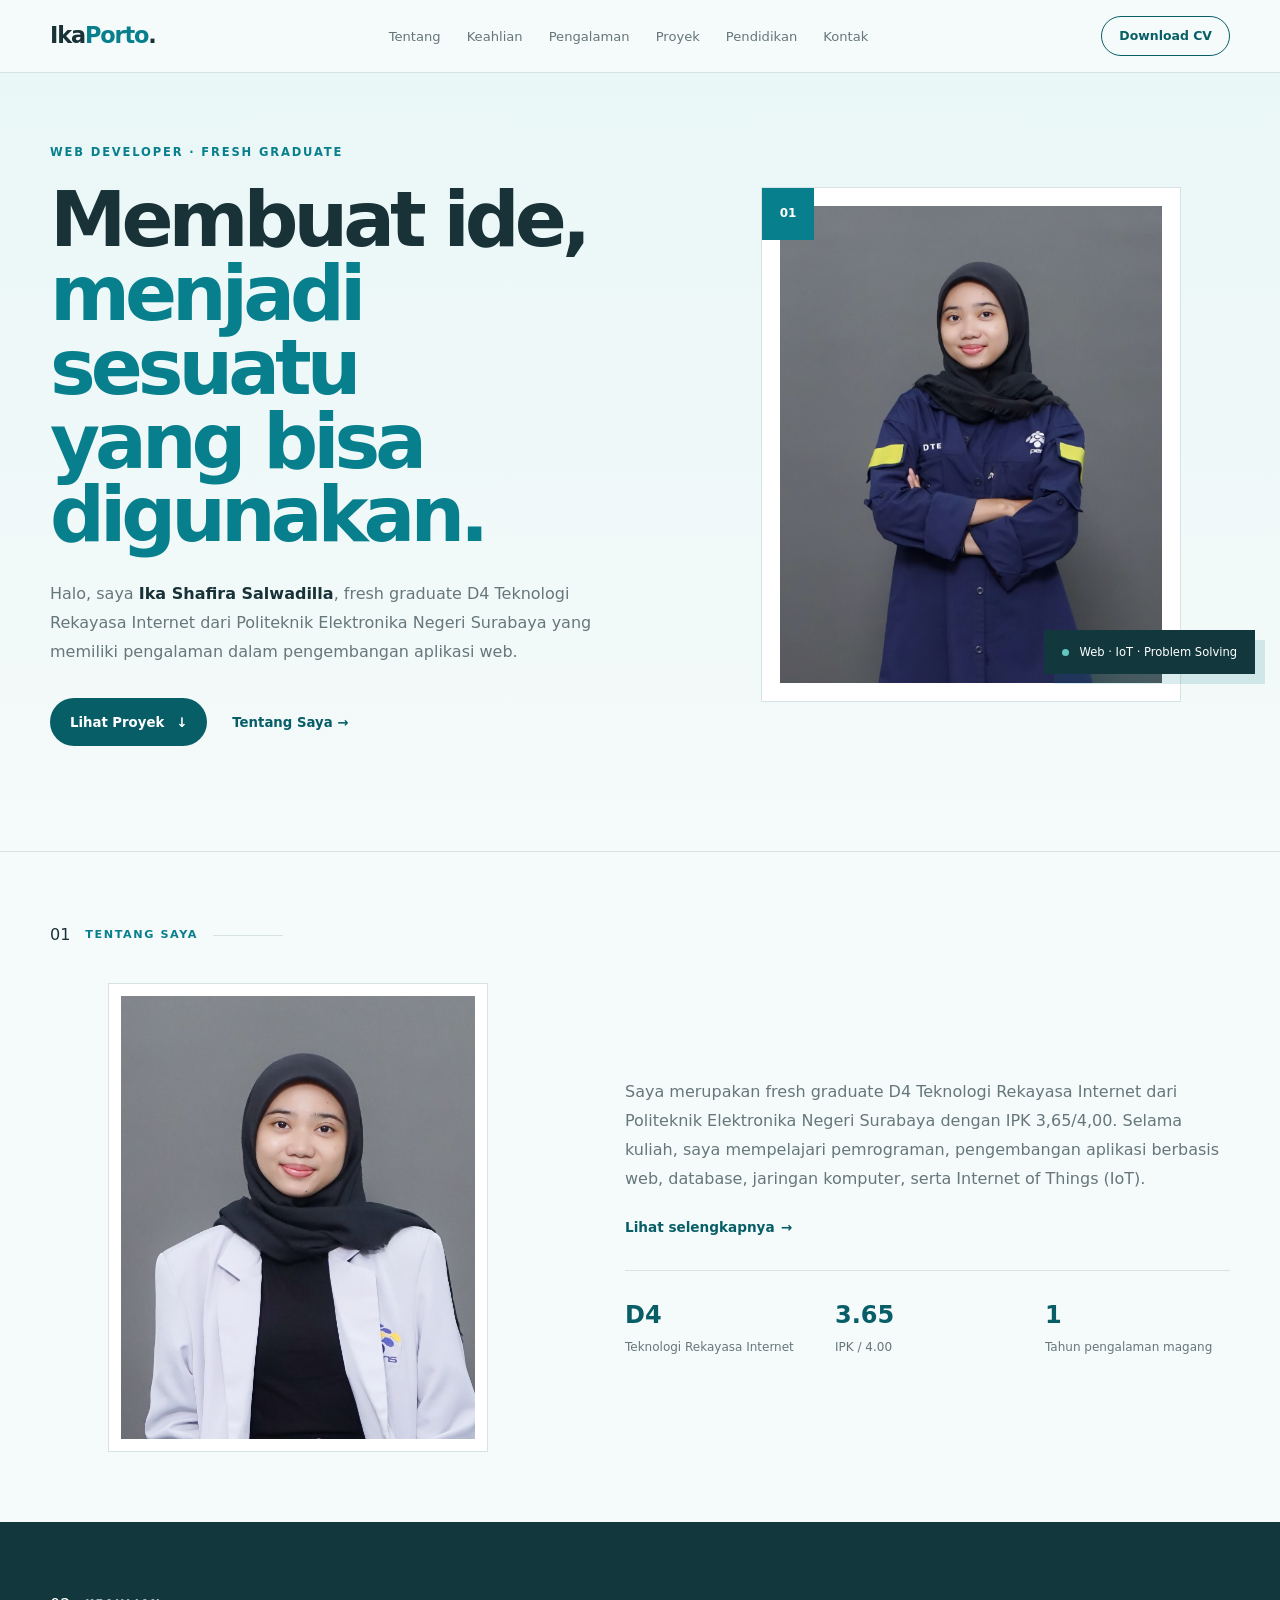
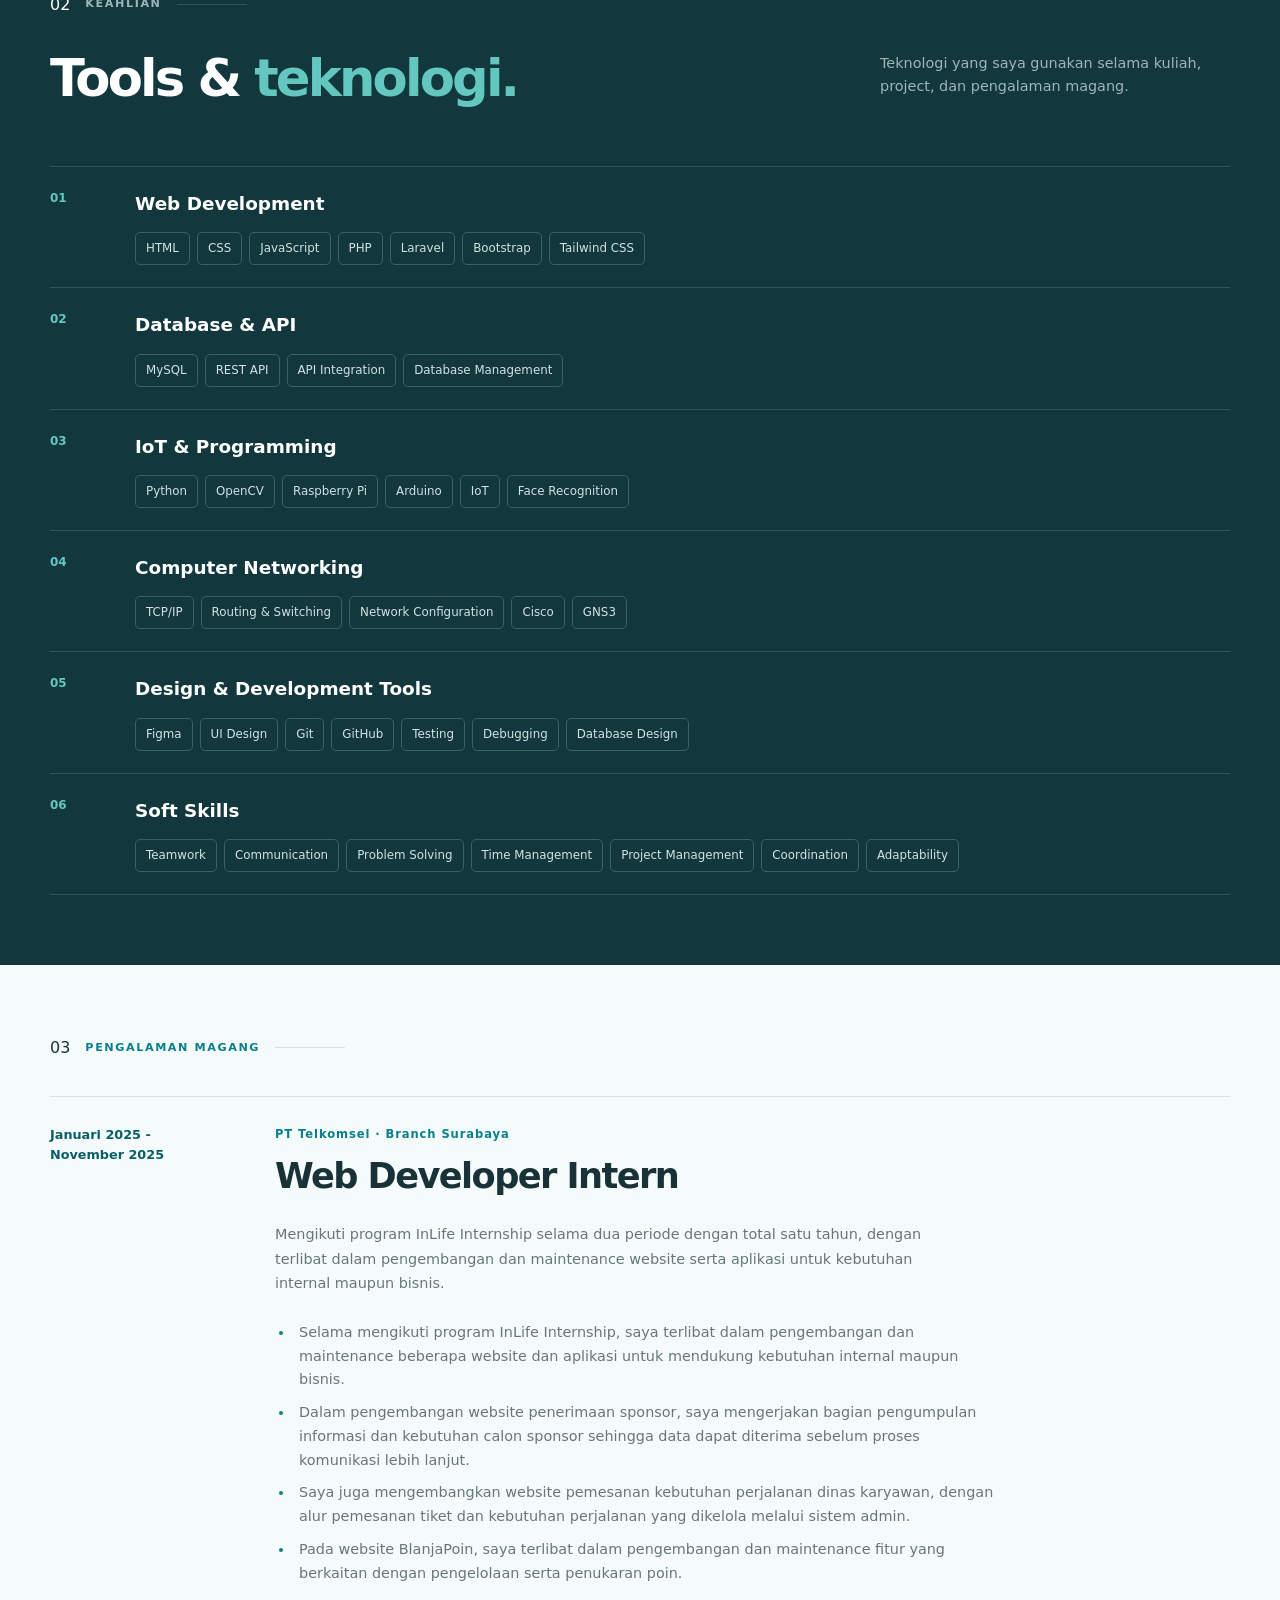
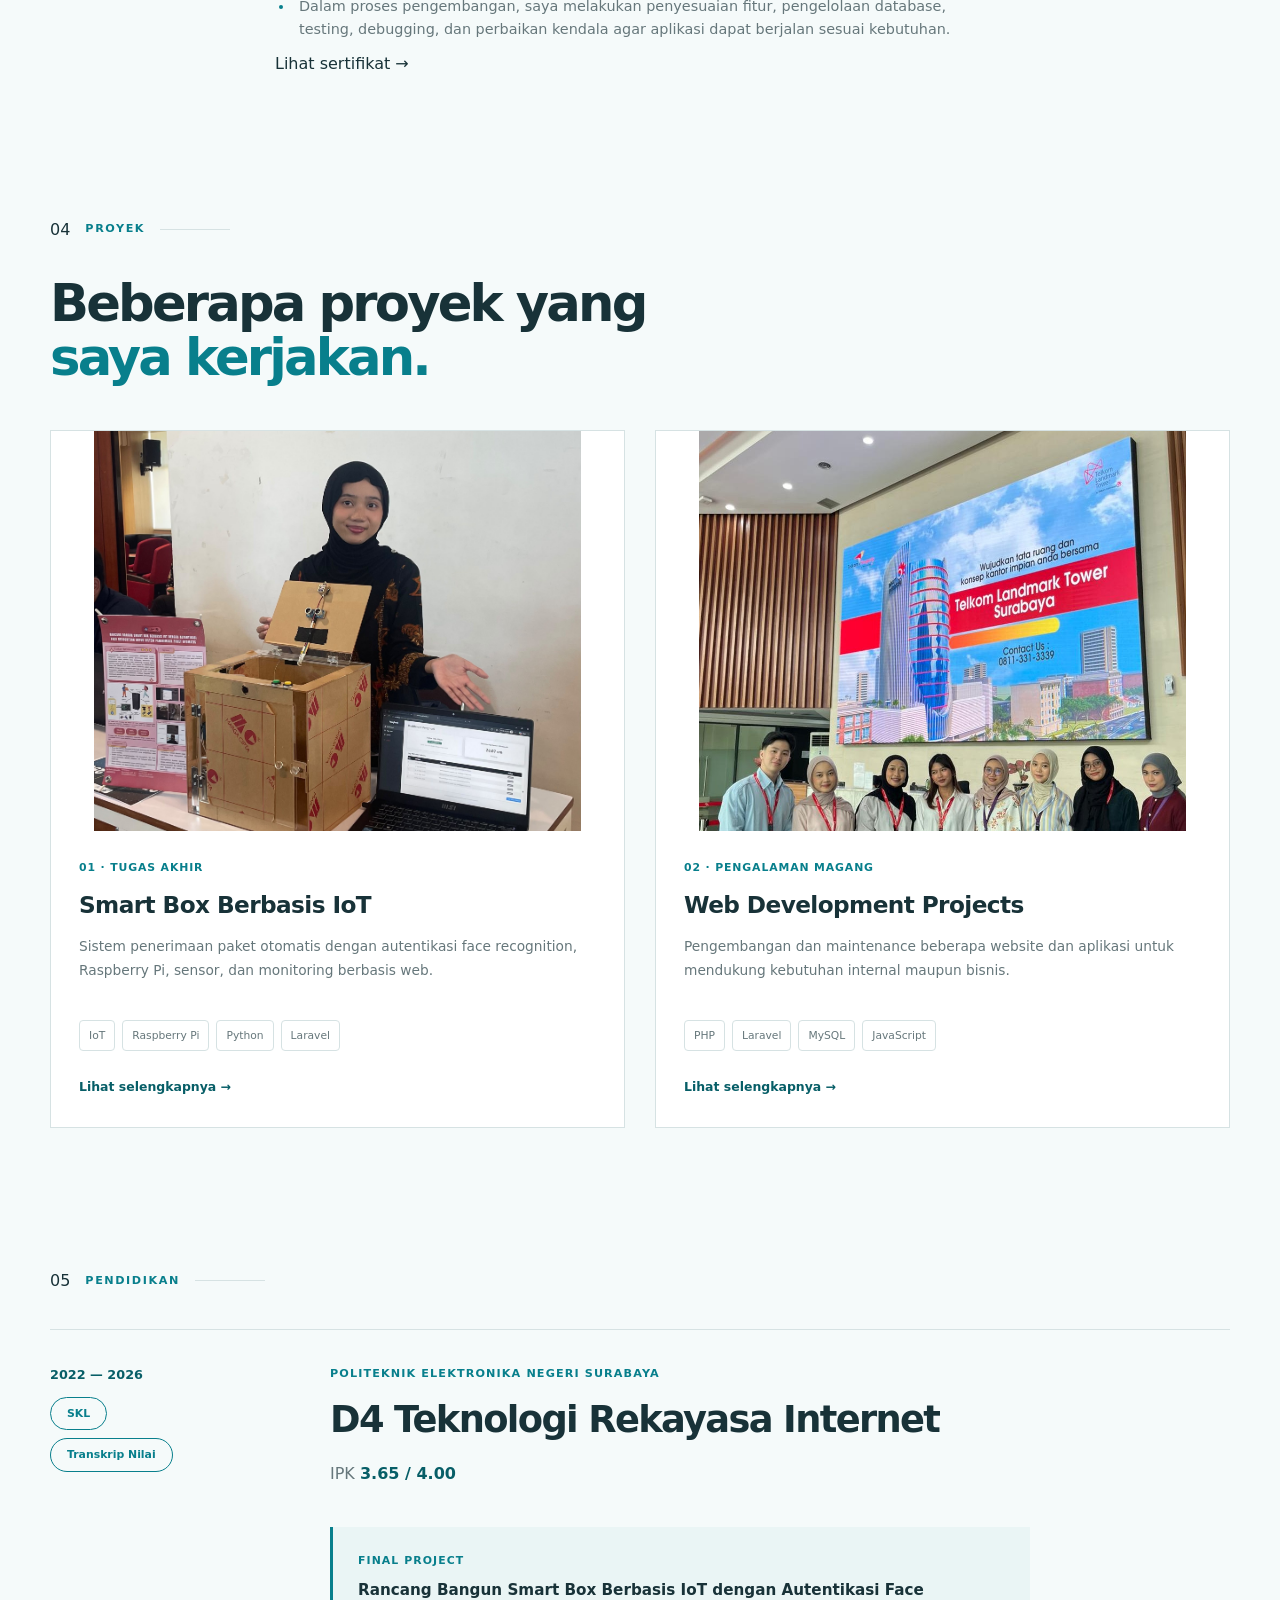
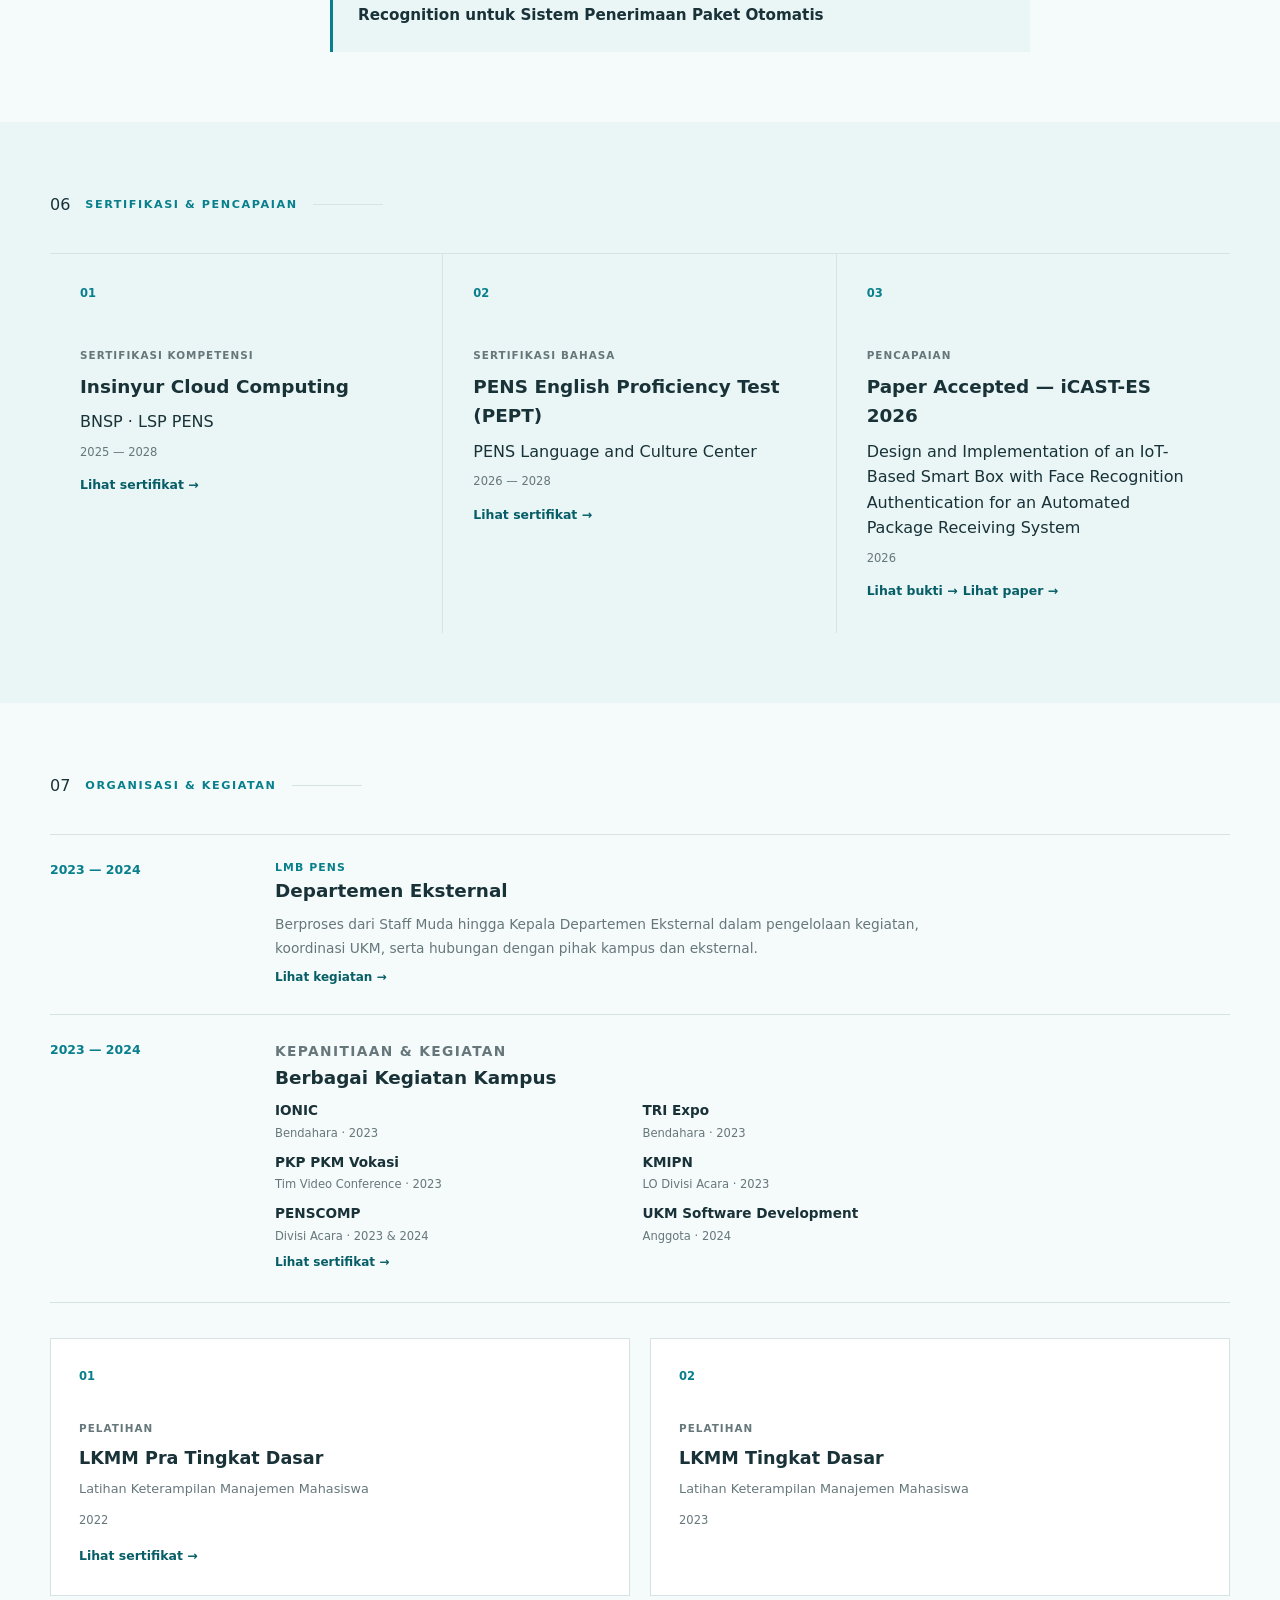
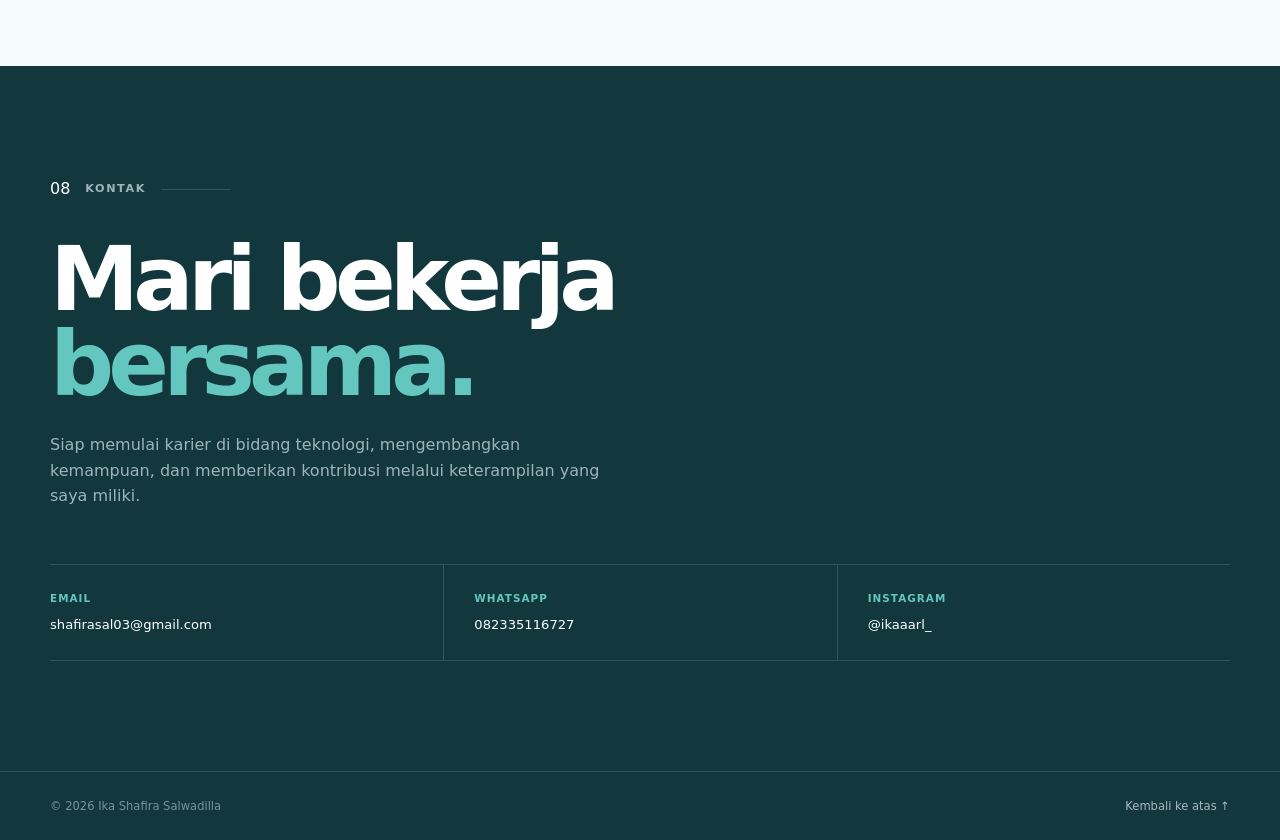
==== commit 9939de53: "Update portfolio" ====
--- a/index.html
+++ b/index.html
@@ -336,8 +336,33 @@
             </div>
           </div>
           <div class="skill">
+
+  <div class="skill__number">
+    04
+  </div>
+
+  <div class="skill__content">
+
+    <h3>
+      Computer Networking
+    </h3>
+
+    <div class="skill__tags">
+
+      <span>TCP/IP</span>
+      <span>Routing & Switching</span>
+      <span>Network Configuration</span>
+      <span>Cisco</span>
+      <span>GNS3</span>
+
+    </div>
+
+  </div>
+
+</div>
+          <div class="skill">
             <div class="skill__number">
-              04
+              05
             </div>
             <div class="skill__content">
 
@@ -357,7 +382,7 @@
           </div>
           <div class="skill">
             <div class="skill__number">
-              05
+              06
             </div>
             <div class="skill__content">
               <h3>
@@ -446,7 +471,7 @@
       </li>
 
       <li>
-        Pada aplikasi BlanjaPoin, saya terlibat dalam pengembangan dan
+        Pada website BlanjaPoin, saya terlibat dalam pengembangan dan
     maintenance fitur yang berkaitan dengan pengelolaan serta
     penukaran poin.
       </li>
@@ -476,275 +501,235 @@
 
     <!-- ================= PROJECTS ================= -->
 
-    <section id="projects" class="section section--light">
-
-      <div class="container">
-
-        <div class="section__top">
-
-          <p class="section__number">
-            04
-          </p>
-
-          <p class="section__label">
-            PROYEK
-          </p>
-
-        </div>
-
-
-        <div class="projects__heading">
-
-          <div>
-
-            <h2>
-              Beberapa hal yang
-              <span>pernah saya bangun.</span>
-            </h2>
-
-          </div>
+<section id="projects" class="section">
+
+  <div class="container">
+
+    <div class="section__top">
+
+      <p class="section__number">
+        04
+      </p>
+
+      <p class="section__label">
+        PROYEK
+      </p>
+
+    </div>
+
+
+    <div class="projects__heading">
+
+      <h2>
+        Beberapa proyek yang
+        <span>saya kerjakan.</span>
+      </h2>
+
+    </div>
+
+
+    <div class="projects">
+
+
+      <!-- ================= TA ================= -->
+
+      <article class="project-card">
+
+        <div class="project-card__image">
+
+          <img
+            src="images/fotoTA.jpeg"
+            alt="Smart Box berbasis IoT"
+          >
+
+        </div>
+
+
+        <div class="project-card__content">
+
+          <p class="project-card__number">
+            01 · TUGAS AKHIR
+          </p>
+
+          <h3>
+            Smart Box Berbasis IoT
+          </h3>
+
+          <p class="project-card__description">
+            Sistem penerimaan paket otomatis dengan autentikasi
+            face recognition, Raspberry Pi, sensor, dan monitoring
+            berbasis web.
+          </p>
+
+
+          <div class="project-card__tags">
+
+            <span>IoT</span>
+            <span>Raspberry Pi</span>
+            <span>Python</span>
+            <span>Laravel</span>
+
+          </div>
+
+
+          <a
+            href="proyek/smart-box.html"
+            class="project-card__link"
+          >
+            Lihat selengkapnya →
+          </a>
+
+        </div>
+
+      </article>
+
+
+      <!-- ================= TELKOMSEL ================= -->
+
+      <article class="project-card">
+
+        <div class="project-card__image">
+
+          <img
+            src="images/fototelkomsel.jpeg"
+            alt="Project Web Development Telkomsel"
+          >
+
+        </div>
+
+
+        <div class="project-card__content">
+
+          <p class="project-card__number">
+            02 · PENGALAMAN MAGANG
+          </p>
+
+          <h3>
+            Web Development Projects
+          </h3>
+
+          <p class="project-card__description">
+            Pengembangan dan maintenance beberapa website dan
+            aplikasi untuk mendukung kebutuhan internal maupun bisnis.
+          </p>
+
+
+          <div class="project-card__tags">
+
+            <span>PHP</span>
+            <span>Laravel</span>
+            <span>MySQL</span>
+            <span>JavaScript</span>
+
+          </div>
+
+
+          <a
+            href="proyek/magang.html"
+            class="project-card__link"
+          >
+            Lihat selengkapnya →
+          </a>
+
+        </div>
+
+      </article>
+
+
+    </div>
+
+  </div>
+
+</section>
+
+    <!-- ================= EDUCATION ================= -->
+
+<section id="education" class="section">
+
+  <div class="container">
+
+    <div class="section__top">
+
+      <p class="section__number">
+        05
+      </p>
+
+      <p class="section__label">
+        PENDIDIKAN
+      </p>
+
+    </div>
+
+
+    <div class="education">
+
+      <div class="education__year">
+
+        <p>
+          2022 — 2026
+        </p>
+
+        <div class="education__documents">
+
+          <a
+            href="files/SKL.pdf"
+            target="_blank"
+            rel="noopener"
+            class="education__document"
+          >
+            SKL
+          </a>
+
+          <a
+            href="files/Transkrip.pdf"
+            target="_blank"
+            rel="noopener"
+            class="education__document"
+          >
+            Transkrip Nilai
+          </a>
+
+        </div>
+
+      </div>
+
+
+      <div class="education__content">
+
+        <p class="education__institution">
+          POLITEKNIK ELEKTRONIKA NEGERI SURABAYA
+        </p>
+
+        <h2>
+          D4 Teknologi Rekayasa Internet
+        </h2>
+
+        <p class="education__gpa">
+          IPK <strong>3.65 / 4.00</strong>
+        </p>
+
+
+        <div class="education__final">
 
           <p>
-            Project kuliah, project pribadi, dan pengalaman
-            pengembangan selama magang.
-          </p>
-
-        </div>
-
-
-        <div class="projects">
-
-
-          <!-- PROJECT 1 -->
-
-          <article class="project project--featured">
-
-            <div class="project__image">
-
-              <img
-                src="images/proj1.jpg"
-                alt="Smart Box IoT"
-              >
-
-              <span>
-                01
-              </span>
-
-            </div>
-
-
-            <div class="project__content">
-
-              <p class="project__category">
-                FINAL PROJECT · IoT · WEB
-              </p>
-
-              <h3>
-                Smart Box
-              </h3>
-
-              <p>
-                Sistem penerimaan paket otomatis berbasis IoT
-                dengan autentikasi QR Code dan face recognition.
-              </p>
-
-              <div class="project__tags">
-
-                <span>Laravel</span>
-                <span>PHP</span>
-                <span>MySQL</span>
-                <span>Python</span>
-                <span>Raspberry Pi</span>
-
-              </div>
-
-              <a href="#" class="project__link">
-                Lihat detail proyek →
-              </a>
-
-            </div>
-
-          </article>
-
-
-          <!-- PROJECT 2 -->
-
-          <article class="project">
-
-            <div class="project__image">
-
-              <img
-                src="images/proj2.jpg"
-                alt="Website Check-in"
-              >
-
-              <span>
-                02
-              </span>
-
-            </div>
-
-
-            <div class="project__content">
-
-              <p class="project__category">
-                WEB DEVELOPMENT
-              </p>
-
-              <h3>
-                Website Check-in
-              </h3>
-
-              <p>
-                Aplikasi web untuk pencatatan tamu pada acara
-                PialaByU dengan penyimpanan data dan dashboard.
-              </p>
-
-              <div class="project__tags">
-
-                <span>Laravel</span>
-                <span>Blade</span>
-                <span>MySQL</span>
-
-              </div>
-
-              <a href="#" class="project__link">
-                Lihat detail proyek →
-              </a>
-
-            </div>
-
-          </article>
-
-
-          <!-- PROJECT 3 -->
-
-          <article class="project">
-
-            <div class="project__image">
-
-              <img
-                src="images/proj3.jpg"
-                alt="Employee Travel Ordering"
-              >
-
-              <span>
-                03
-              </span>
-
-            </div>
-
-
-            <div class="project__content">
-
-              <p class="project__category">
-                INTERNSHIP · WEB DEVELOPMENT
-              </p>
-
-              <h3>
-                Employee Travel Ordering
-              </h3>
-
-              <p>
-                Website untuk membantu proses pemesanan tiket
-                perjalanan dinas pegawai melalui sistem internal.
-              </p>
-
-              <div class="project__tags">
-
-                <span>Web</span>
-                <span>Database</span>
-                <span>Admin</span>
-
-              </div>
-
-              <a href="#" class="project__link">
-                Lihat detail proyek →
-              </a>
-
-            </div>
-
-          </article>
-
-
-        </div>
-
-
-        <div class="projects__bottom">
-
-          <p>
-            Lebih banyak project akan ditambahkan.
-          </p>
+            FINAL PROJECT
+          </p>
+
+          <h3>
+            Rancang Bangun Smart Box Berbasis IoT dengan
+            Autentikasi Face Recognition untuk Sistem
+            Penerimaan Paket Otomatis
+          </h3>
 
         </div>
 
       </div>
 
-    </section>
-
-
-    <!-- ================= EDUCATION ================= -->
-
-    <section id="education" class="section">
-
-      <div class="container">
-
-        <div class="section__top">
-
-          <p class="section__number">
-            05
-          </p>
-
-          <p class="section__label">
-            PENDIDIKAN
-          </p>
-
-        </div>
-
-
-        <div class="education">
-
-          <div class="education__year">
-            2022 — 2026
-          </div>
-
-
-          <div class="education__content">
-
-            <p class="education__institution">
-              POLITEKNIK ELEKTRONIKA NEGERI SURABAYA
-            </p>
-
-            <h2>
-              D4 Teknologi Rekayasa Internet
-            </h2>
-
-            <p class="education__gpa">
-              IPK <strong>3.65 / 4.00</strong>
-            </p>
-
-
-            <div class="education__final">
-
-              <p>
-                FINAL PROJECT
-              </p>
-
-              <h3>
-                Rancang Bangun Smart Box Berbasis IoT dengan
-                Autentikasi Face Recognition untuk Sistem
-                Penerimaan Paket Otomatis
-              </h3>
-
-            </div>
-
-          </div>
-
-        </div>
-
-      </div>
-
-    </section>
+    </div>
+
+  </div>
+
+</section>
 
 
     <!-- ================= CERTIFICATION ================= -->
@@ -886,8 +871,6 @@
 
     <!-- ================= ORGANIZATION ================= -->
 
-    <!-- ================= ORGANIZATION ================= -->
-
 <section class="section" id="organization">
 
   <div class="container">
@@ -1061,13 +1044,13 @@
       2023
     </small>
 
-    <a
+    <!--<a
       href="files/sertifikat-lkmm-td.pdf"
       target="_blank"
       class="training-card__link"
     >
       Lihat sertifikat →
-    </a>
+    </a>-->
 
   </article>
 
--- a/css/style.css
+++ b/css/style.css
@@ -505,7 +505,7 @@
 
 .section {
 
-  padding: 110px 0;
+  padding: 70px 0;
 
 }
 
@@ -527,68 +527,39 @@
 
 
 .section__top {
-
   display: flex;
-
   align-items: center;
-
   gap: 15px;
-
-  margin-bottom: 55px;
-
-}
-
-
-.section__number {
-
+  margin-bottom: 35px;
+}
+
+/*.section__number {
   color: var(--brand);
-
   font-size: 0.75rem;
-
   font-weight: 750;
-
-}
-
+}*/
 
 .section__label {
-
-  color: var(--text-light);
-
+  color: var(--brand);
   font-size: 0.7rem;
-
   font-weight: 750;
-
   letter-spacing: 0.14em;
-
-}
-
+}
 
 .section__top::after {
-
   content: "";
-
   width: 70px;
-
   height: 1px;
-
   background: var(--border);
-
-}
-
+}
 
 .section__top--dark .section__label {
-
   color: #9eb5b8;
-
-}
-
+}
 
 .section__top--dark::after {
-
   background: #31545a;
-
-}
-
+}
 
 /* =====================================================
    ABOUT
@@ -919,342 +890,143 @@
   line-height: 1.7;
 }
 
-/*.experience__description {
-
-  max-width: 680px;
-
+/* =====================================================
+   PROJECTS
+===================================================== */
+
+.projects__heading {
+  display: grid;
+  grid-template-columns: 1fr 350px;
+  gap: 60px;
+  margin-bottom: 45px;
+}
+
+.projects__heading h2 {
+  max-width: 650px;
+  font-size: clamp(2.2rem, 4vw, 3.7rem);
+  line-height: 1.05;
+  letter-spacing: -0.055em;
+}
+
+.projects__heading h2 span {
+  color: var(--brand);
+}
+
+.projects__heading > p {
   color: var(--text-light);
-
-}
-
-
-.experience__work {
-
-  margin-top: 45px;
-
-  border-top: 1px solid var(--border);
-
-}
-
-
-.experience__work article {
-
+  font-size: 0.9rem;
+  line-height: 1.7;
+}
+
+
+/* =========================
+   PROJECT CARDS
+========================= */
+
+.projects {
   display: grid;
-
-  grid-template-columns:
-    50px
-    1fr;
-
-  gap: 20px;
-
-  padding: 25px 0;
-
-  border-bottom: 1px solid var(--border);
-
-}
-
-
-.experience__work article > span {
-
+  grid-template-columns: repeat(2, 1fr);
+  gap: 30px;
+}
+
+.project-card {
+  overflow: hidden;
+  border: 1px solid var(--border);
+  background: var(--white);
+}
+
+
+/* =========================
+   COVER
+========================= */
+
+.project-card__image {
+  width: 85%;
+  max-height: 400px;
+  margin: 0 auto;
+  overflow: hidden;
+  background: #e8eeee;
+}
+
+.project-card__image img {
+  width: 100%;
+  height: auto !important;
+  max-height: none !important;
+  display: block;
+  object-fit: contain;
+  object-position: center;
+  transition: transform 0.4s ease;
+}
+
+.project-card:hover .project-card__image img {
+  transform: scale(1.03);
+}
+
+
+/* =========================
+   CONTENT
+========================= */
+
+.project-card__content {
+  padding: 28px;
+}
+
+.project-card__number {
+  margin-bottom: 10px;
   color: var(--brand);
-
-  font-size: 0.72rem;
-
+  font-size: 0.68rem;
   font-weight: 750;
-
-}
-
-
-.experience__work h3 {
-
-  margin-bottom: 5px;
-
-  font-size: 1rem;
-
-}
-
-
-.experience__work p {
-
-  max-width: 650px;
-
+  letter-spacing: 0.08em;
+}
+
+.project-card h3 {
+  margin-bottom: 12px;
+  font-size: 1.45rem;
+  letter-spacing: -0.025em;
+}
+
+.project-card__description {
+  min-height: 65px;
+  margin-bottom: 20px;
   color: var(--text-light);
-
   font-size: 0.86rem;
-
-}*/
-
-
-/* =====================================================
-   PROJECTS
-===================================================== */
-
-.projects__heading {
-
-  display: grid;
-
-  grid-template-columns:
-    1fr
-    350px;
-
-  gap: 80px;
-
-  margin-bottom: 55px;
-
-}
-
-
-.projects__heading h2 {
-
-  max-width: 700px;
-
-  font-size: clamp(
-    2.2rem,
-    4vw,
-    3.7rem
-  );
-
-  line-height: 1.05;
-
-  letter-spacing: -0.055em;
-
-}
-
-
-.projects__heading h2 span {
-
+  line-height: 1.7;
+}
+
+
+/* =========================
+   TAGS
+========================= */
+
+.project-card__tags {
+  display: flex;
+  flex-wrap: wrap;
+  gap: 7px;
+  margin-bottom: 22px;
+}
+
+.project-card__tags span {
+  padding: 6px 9px;
+  border: 1px solid var(--border);
+  border-radius: 4px;
+  color: var(--text-light);
+  font-size: 0.67rem;
+}
+
+
+/* =========================
+   LINK
+========================= */
+
+.project-card__link {
+  color: var(--brand-dark);
+  font-size: 0.78rem;
+  font-weight: 750;
+  text-decoration: none;
+}
+
+.project-card__link:hover {
   color: var(--brand);
-
-}
-
-
-.projects__heading > p {
-
-  color: var(--text-light);
-
-  font-size: 0.9rem;
-
-}
-
-
-.projects {
-
-  display: grid;
-
-  grid-template-columns:
-    repeat(2, 1fr);
-
-  gap: 20px;
-
-}
-
-
-.project {
-
-  overflow: hidden;
-
-  background: var(--white);
-
-  border: 1px solid var(--border);
-
-  transition:
-    transform 0.25s ease,
-    box-shadow 0.25s ease;
-
-}
-
-
-.project:hover {
-
-  transform: translateY(-5px);
-
-  box-shadow:
-    0 18px 40px rgba(
-      7,
-      94,
-      103,
-      0.10
-    );
-
-}
-
-
-.project--featured {
-
-  grid-column: span 2;
-
-  display: grid;
-
-  grid-template-columns:
-    1.15fr
-    0.85fr;
-
-}
-
-
-.project__image {
-
-  position: relative;
-
-  min-height: 280px;
-
-  overflow: hidden;
-
-  background: #dbe9e9;
-
-}
-
-
-.project__image img {
-
-  width: 100%;
-
-  height: 100%;
-
-  object-fit: cover;
-
-  transition:
-    transform 0.5s ease;
-
-}
-
-
-.project:hover .project__image img {
-
-  transform: scale(1.03);
-
-}
-
-
-.project__image > span {
-
-  position: absolute;
-
-  top: 18px;
-
-  left: 18px;
-
-  width: 42px;
-
-  height: 42px;
-
-  display: grid;
-
-  place-items: center;
-
-  background: var(--white);
-
-  color: var(--brand-dark);
-
-  font-size: 0.72rem;
-
-  font-weight: 750;
-
-}
-
-
-.project__content {
-
-  padding: 35px;
-
-}
-
-
-.project__category {
-
-  margin-bottom: 14px;
-
-  color: var(--brand);
-
-  font-size: 0.68rem;
-
-  font-weight: 750;
-
-  letter-spacing: 0.1em;
-
-}
-
-
-.project__content h3 {
-
-  margin-bottom: 12px;
-
-  font-size: 1.8rem;
-
-  letter-spacing: -0.045em;
-
-}
-
-
-.project__content > p:not(.project__category) {
-
-  color: var(--text-light);
-
-  font-size: 0.88rem;
-
-}
-
-
-.project__tags {
-
-  display: flex;
-
-  flex-wrap: wrap;
-
-  gap: 7px;
-
-  margin-top: 22px;
-
-}
-
-
-.project__tags span {
-
-  padding: 5px 9px;
-
-  background: var(--background-soft);
-
-  color: var(--text-light);
-
-  border-radius: 4px;
-
-  font-size: 0.68rem;
-
-}
-
-
-.project__link {
-
-  display: inline-block;
-
-  margin-top: 25px;
-
-  color: var(--brand-dark);
-
-  font-size: 0.8rem;
-
-  font-weight: 700;
-
-}
-
-
-.project__link:hover {
-
-  color: var(--brand);
-
-}
-
-
-.projects__bottom {
-
-  margin-top: 35px;
-
-  text-align: center;
-
-  color: var(--text-light);
-
-  font-size: 0.8rem;
-
 }
 
 
@@ -1290,6 +1062,62 @@
 }
 
 
+.education__documents {
+
+  display: flex;
+
+  flex-direction: column;
+
+  align-items: flex-start;
+
+  gap: 8px;
+
+  margin-top: 12px;
+
+}
+
+
+.education__document {
+
+  display: inline-flex;
+
+  align-items: center;
+
+  justify-content: center;
+
+  padding: 7px 16px;
+
+  border: 1px solid var(--brand);
+
+  border-radius: 999px;
+
+  color: var(--brand);
+
+  font-size: 0.68rem;
+
+  font-weight: 700;
+
+  text-decoration: none;
+
+  transition:
+    background 0.25s ease,
+    color 0.25s ease,
+    transform 0.25s ease;
+
+}
+
+
+.education__document:hover {
+
+  background: var(--brand);
+
+  color: var(--white);
+
+  transform: translateY(-2px);
+
+}
+
+
 .education__institution {
 
   margin-bottom: 8px;
@@ -1365,6 +1193,75 @@
   font-size: 0.95rem;
 
   font-weight: 550;
+
+}
+
+
+/* =====================================================
+   EDUCATION - MOBILE
+===================================================== */
+
+@media (max-width: 768px) {
+
+  .education {
+
+    display: block;
+
+    padding-top: 30px;
+
+  }
+
+
+  .education__year {
+
+    margin-bottom: 25px;
+
+  }
+
+
+  .education__documents {
+
+    flex-direction: row;
+
+    flex-wrap: wrap;
+
+    gap: 8px;
+
+    margin-top: 12px;
+
+  }
+
+
+  .education__document {
+
+    padding: 7px 15px;
+
+    font-size: 0.68rem;
+
+  }
+
+
+  .education__content h2 {
+
+    font-size: 1.8rem;
+
+    line-height: 1.1;
+
+  }
+
+
+  .education__gpa {
+
+    margin-top: 12px;
+
+  }
+
+
+  .education__final {
+
+    margin-top: 30px;
+
+  }
 
 }
 
@@ -2049,7 +1946,6 @@
 
   }
 
-
   /* Credentials */
 
   .credentials {
@@ -2367,7 +2263,56 @@
     padding: 22px;
   }
 
-}
+/* =========================
+   PROJECTS - MOBILE
+========================= */
+
+.projects__heading {
+  grid-template-columns: 1fr;
+  gap: 15px;
+  margin-bottom: 30px;
+}
+
+.projects__heading h2 {
+  font-size: clamp(2rem, 10vw, 3rem);
+}
+
+.projects__heading > p {
+  font-size: 0.85rem;
+}
+
+.projects {
+  grid-template-columns: 1fr;
+  gap: 20px;
+}
+
+.project-card__image {
+  width: 100%;
+  height: auto;
+  overflow: hidden;
+}
+
+.project-card__image img {
+  width: 100%;
+  height: auto !important;
+  max-height: none !important;
+  display: block;
+  object-fit: contain !important;
+}
+
+.project-card__content {
+  padding: 22px;
+}
+
+.project-card h3 {
+  font-size: 1.3rem;
+}
+
+.project-card__description {
+  min-height: auto;
+  font-size: 0.84rem;
+}
+  }
 } 
 
 /* =====================================================
@@ -2375,193 +2320,1715 @@
 ===================================================== */
 
 .detail-header {
+
   padding: 18px 0;
+
   border-bottom: 1px solid var(--border);
-}
+
+}
+
 
 .detail-header + main .section {
+
   padding-top: 35px;
-  padding-bottom: 50px;
-}
+
+  padding-bottom: 70px;
+
+}
+
+
+.detail-back {
+
+  color: var(--brand-dark);
+
+  font-size: 0.8rem;
+
+  font-weight: 700;
+
+  text-decoration: none;
+
+  transition: color 0.25s ease;
+
+}
+
+
+.detail-back:hover {
+
+  color: var(--brand);
+
+}
+
+
+
+/* =====================================================
+   DETAIL TOP
+===================================================== */
 
 .detail-top {
-  margin-bottom: 25px;
-}
-
-.detail-back {
+
+  margin-bottom: 35px;
+
+}
+
+
+.detail-heading {
+
+  max-width: 100%;
+
+  padding-bottom: 45px;
+
+  border-bottom: 1px solid var(--border);
+
+}
+
+
+.detail-heading h1 {
+
+  margin: 8px 0 12px;
+
+  font-size: clamp(2.5rem, 5vw, 4.5rem);
+
+  line-height: 1;
+
+  letter-spacing: -0.055em;
+
+}
+
+
+.detail-heading > p:last-of-type {
+
+  color: var(--text-light);
+
+  font-size: 0.9rem;
+
+  line-height: 1.7;
+
+}
+
+
+
+/* =====================================================
+   ORGANIZATION LABEL
+===================================================== */
+
+.activity__organization {
+
+  margin: 0;
+
+  color: var(--brand);
+
+  font-size: 0.68rem;
+
+  font-weight: 750;
+
+  letter-spacing: 0.1em;
+
+  line-height: 1.5;
+
+}
+
+
+
+/* =====================================================
+   LMB GALLERY BUTTON
+===================================================== */
+
+.lmb-gallery-button {
+
+  display: inline-flex;
+
+  align-items: center;
+
+  justify-content: center;
+
+  margin-top: 25px;
+
+  padding: 9px 17px;
+
+  border: 1px solid var(--brand);
+
+  border-radius: 999px;
+
+  background: transparent;
+
+  color: var(--brand);
+
+  font-family: inherit;
+
+  font-size: 0.72rem;
+
+  font-weight: 700;
+
+  cursor: pointer;
+
+  transition:
+    background 0.25s ease,
+    color 0.25s ease,
+    transform 0.25s ease;
+
+}
+
+
+.lmb-gallery-button:hover {
+
+  background: var(--brand);
+
+  color: var(--white);
+
+  transform: translateY(-2px);
+
+}
+
+
+
+/* =====================================================
+   LMB PERIOD
+===================================================== */
+
+.lmb-period {
+
+  display: grid;
+
+  grid-template-columns: 150px 1fr;
+
+  gap: 60px;
+
+  padding: 50px 0;
+
+  border-bottom: 1px solid var(--border);
+
+}
+
+
+.lmb-period:last-child {
+
+  border-bottom: none;
+
+  padding-bottom: 20px;
+
+}
+
+
+.lmb-period__year {
+
   color: var(--brand-dark);
+
   font-size: 0.8rem;
+
   font-weight: 700;
+
+}
+
+
+.lmb-period__content {
+
+  max-width: 800px;
+
+}
+
+
+.lmb-period__content h2 {
+
+  margin: 8px 0 18px;
+
+  font-size: 1.8rem;
+
+  letter-spacing: -0.035em;
+
+}
+
+
+.lmb-period__content > p:not(.activity__organization) {
+
+  margin-bottom: 16px;
+
+  color: var(--text-light);
+
+  font-size: 0.9rem;
+
+  line-height: 1.8;
+
+}
+
+
+
+/* =====================================================
+   CERTIFICATE LINK
+===================================================== */
+
+.activity__link {
+
+  display: inline-flex;
+
+  margin-top: 8px;
+
+  color: var(--brand-dark);
+
+  font-size: 0.75rem;
+
+  font-weight: 700;
+
   text-decoration: none;
-}
-
-.detail-back:hover {
+
+  transition: color 0.25s ease;
+
+}
+
+
+.activity__link:hover {
+
   color: var(--brand);
-}
-
-
-/* =========================
-   DETAIL TOP
-========================= */
-
-.detail-top {
+
+}
+
+
+
+/* =====================================================
+   LMB PHOTO MODAL
+===================================================== */
+
+.lmb-modal {
+
+  position: fixed;
+
+  inset: 0;
+
+  z-index: 9999;
+
+  display: flex;
+
+  align-items: center;
+
+  justify-content: center;
+
+  padding: 20px;
+
+  background: rgba(10, 30, 33, 0.78);
+
+  opacity: 0;
+
+  visibility: hidden;
+
+  pointer-events: none;
+
+  transition:
+    opacity 0.25s ease,
+    visibility 0.25s ease;
+
+}
+
+
+.lmb-modal.is-open {
+
+  opacity: 1;
+
+  visibility: visible;
+
+  pointer-events: auto;
+
+}
+
+
+.lmb-modal__overlay {
+
+  position: absolute;
+
+  inset: 0;
+
+}
+
+
+
+/* =====================================================
+   MODAL BOX
+===================================================== */
+
+.lmb-modal__box {
+
+  position: relative;
+
+  z-index: 2;
+
+  width: min(720px, 92vw);
+
+  padding: 14px;
+
+  background: var(--white);
+
+  box-shadow:
+    0 20px 60px rgba(0, 0, 0, 0.25);
+
+}
+
+
+
+/* =====================================================
+   CLOSE BUTTON
+===================================================== */
+
+.lmb-modal__close {
+
+  position: absolute;
+
+  top: 8px;
+
+  right: 8px;
+
+  z-index: 5;
+
+  display: flex;
+
+  align-items: center;
+
+  justify-content: center;
+
+  width: 32px;
+
+  height: 32px;
+
+  padding: 0;
+
+  border: none;
+
+  border-radius: 50%;
+
+  background: var(--white);
+
+  color: var(--dark);
+
+  font-family: inherit;
+
+  font-size: 1.4rem;
+
+  line-height: 1;
+
+  cursor: pointer;
+
+  box-shadow:
+    0 2px 10px rgba(0, 0, 0, 0.15);
+
+}
+
+
+
+/* =====================================================
+   MODAL PHOTO
+===================================================== */
+
+.lmb-modal__photo {
+
+  position: relative;
+
+  display: flex;
+
+  align-items: center;
+
+  justify-content: center;
+
+  width: 100%;
+
+  background: var(--background-soft);
+
+}
+
+
+.lmb-modal__photo img {
+
+  width: 100%;
+
+  height: min(65vh, 500px);
+
+  display: block;
+
+  object-fit: contain;
+
+}
+
+
+
+/* =====================================================
+   PHOTO ARROWS
+===================================================== */
+
+.lmb-modal__arrow {
+
+  position: absolute;
+
+  top: 50%;
+
+  z-index: 3;
+
+  display: flex;
+
+  align-items: center;
+
+  justify-content: center;
+
+  width: 38px;
+
+  height: 38px;
+
+  padding: 0;
+
+  border: none;
+
+  border-radius: 50%;
+
+  background: rgba(255, 255, 255, 0.92);
+
+  color: var(--dark);
+
+  font-family: inherit;
+
+  font-size: 1rem;
+
+  font-weight: 700;
+
+  cursor: pointer;
+
+  transform: translateY(-50%);
+
+  transition:
+    background 0.2s ease,
+    transform 0.2s ease;
+
+}
+
+
+.lmb-modal__arrow:hover {
+
+  background: var(--white);
+
+  transform:
+    translateY(-50%)
+    scale(1.06);
+
+}
+
+
+.lmb-modal__arrow--left {
+
+  left: 12px;
+
+}
+
+
+.lmb-modal__arrow--right {
+
+  right: 12px;
+
+}
+
+
+
+/* =====================================================
+   MODAL INFORMATION
+===================================================== */
+
+.lmb-modal__info {
+
+  display: flex;
+
+  align-items: center;
+
+  justify-content: space-between;
+
+  gap: 20px;
+
+  padding: 12px 3px 2px;
+
+}
+
+
+.lmb-modal__info span {
+
+  flex-shrink: 0;
+
+  color: var(--brand);
+
+  font-size: 0.68rem;
+
+  font-weight: 750;
+
+}
+
+
+.lmb-modal__info p {
+
+  margin: 0;
+
+  color: var(--text-light);
+
+  font-size: 0.72rem;
+
+  line-height: 1.5;
+
+}
+
+
+
+/* =====================================================
+   MODAL OPEN
+===================================================== */
+
+body.modal-open {
+
+  overflow: hidden;
+
+}
+
+
+
+/* =====================================================
+   MOBILE
+===================================================== */
+
+@media (max-width: 767px) {
+
+
+  .detail-header {
+
+    padding: 18px 0;
+
+  }
+
+
+  .detail-header + main .section {
+
+    padding-top: 30px;
+
+    padding-bottom: 50px;
+
+  }
+
+
+  .detail-top {
+
+    margin-bottom: 25px;
+
+  }
+
+
+  .detail-heading {
+
+    padding-bottom: 30px;
+
+  }
+
+
+  .detail-heading h1 {
+
+    font-size: clamp(2.2rem, 11vw, 3.2rem);
+
+    line-height: 1;
+
+  }
+
+
+  .detail-heading > p:last-of-type {
+
+    font-size: 0.85rem;
+
+    line-height: 1.6;
+
+  }
+
+
+  .lmb-gallery-button {
+
+    margin-top: 20px;
+
+    padding: 8px 15px;
+
+    font-size: 0.68rem;
+
+  }
+
+
+
+  /* ================= LMB PERIOD ================= */
+
+  .lmb-period {
+
+    grid-template-columns: 1fr;
+
+    gap: 18px;
+
+    padding: 35px 0;
+
+  }
+
+
+  .lmb-period__year {
+
+    font-size: 0.75rem;
+
+  }
+
+
+  .lmb-period__content h2 {
+
+    font-size: 1.4rem;
+
+  }
+
+
+  .lmb-period__content > p:not(.activity__organization) {
+
+    font-size: 0.86rem;
+
+    line-height: 1.7;
+
+  }
+
+
+
+  /* ================= MODAL ================= */
+
+  .lmb-modal {
+
+    padding: 12px;
+
+  }
+
+
+  .lmb-modal__box {
+
+    width: 95vw;
+
+    padding: 10px;
+
+  }
+
+
+  .lmb-modal__photo img {
+
+    height: 55vh;
+
+  }
+
+
+  .lmb-modal__arrow {
+
+    width: 32px;
+
+    height: 32px;
+
+    font-size: 0.85rem;
+
+  }
+
+
+  .lmb-modal__arrow--left {
+
+    left: 8px;
+
+  }
+
+
+  .lmb-modal__arrow--right {
+
+    right: 8px;
+
+  }
+
+
+  .lmb-modal__info {
+
+    align-items: flex-start;
+
+    flex-direction: column;
+
+    gap: 4px;
+
+  }
+
+}
+
+/* =====================================================
+   PROJECT DETAIL
+===================================================== */
+
+.project-detail {
+  padding: 60px 0 55px;
+}
+
+.project-detail__top {
+  display: flex;
+  align-items: center;
+  gap: 15px;
   margin-bottom: 35px;
 }
 
-.detail-heading {
-  max-width: 850px;
-  padding-bottom: 45px;
-  border-bottom: 1px solid var(--border);
-}
-
-.detail-heading h1 {
-  margin: 8px 0 12px;
-  font-size: clamp(2.5rem, 5vw, 4.5rem);
-  line-height: 1;
+.project-detail__heading {
+  width: 100%;
+  max-width: none;
+}
+
+.project-detail__heading h1 {
+  width: 100%;
+  margin-bottom: 15px;
+  font-size: clamp(2.3rem, 5vw, 4rem);
+  line-height: 1.05;
   letter-spacing: -0.055em;
 }
 
-.detail-heading > p:last-child {
+.project-detail__heading h1 span {
+  color: var(--brand);
+}
+
+.project-detail__heading > p {
+  width: 100%;
+  max-width: none;
   color: var(--text-light);
   font-size: 0.9rem;
-}
-
-
-/* =========================
-   DETAIL CONTENT
-========================= */
-
-.detail-content {
-  max-width: 800px;
-  padding: 45px 0;
-}
-
-.detail-content h2,
-.detail-gallery h2,
-.detail-certificate h2 {
-  margin-bottom: 18px;
-  font-size: 1.4rem;
-  letter-spacing: -0.025em;
-}
-
-.detail-content p {
-  margin-bottom: 18px;
+  line-height: 1.7;
+}
+
+
+/* =====================================================
+   PROJECT LINKS
+===================================================== */
+
+.project-detail__links {
+  display: flex;
+  gap: 25px;
+  margin-top: 22px;
+}
+
+.project-detail__links a {
+  color: var(--brand);
+  font-size: 0.78rem;
+  font-weight: 750;
+  text-decoration: none;
+}
+
+.project-detail__links a:hover {
+  text-decoration: underline;
+}
+
+
+/* =====================================================
+   PROJECT SECTIONS
+===================================================== */
+
+.project-detail__section {
+  padding: 55px 0;
+}
+
+.project-detail__section--soft {
+  background: var(--background-soft);
+}
+
+.project-detail__grid {
+  display: grid;
+  grid-template-columns: 0.75fr 1.25fr;
+  gap: 55px;
+}
+
+.project-detail__grid--second {
+  margin-top: 45px;
+}
+
+.project-detail__label {
+  margin-bottom: 8px;
+  color: var(--brand);
+  font-size: 0.68rem;
+  font-weight: 750;
+  letter-spacing: 0.12em;
+}
+
+.project-detail__grid h2,
+.project-detail__heading-small h2 {
+  font-size: 1.8rem;
+  line-height: 1.15;
+  letter-spacing: -0.04em;
+}
+
+.project-detail__text {
+  max-width: 650px;
+}
+
+.project-detail__text p {
   color: var(--text-light);
-  font-size: 0.92rem;
-  line-height: 1.8;
-}
-
-
-/* =========================
-   GALLERY
-========================= */
-
-.detail-gallery {
-  padding: 45px 0;
+  font-size: 0.88rem;
+  line-height: 1.75;
+}
+
+
+/* =====================================================
+   SECTION HEADING
+===================================================== */
+
+.project-detail__heading-small {
+  margin-bottom: 28px;
+}
+
+
+/* =====================================================
+   DIAGRAM GRID
+===================================================== */
+
+.diagram-grid {
+  display: grid;
+  grid-template-columns: repeat(3, 1fr);
+  gap: 18px;
+}
+
+
+.diagram-card {
+  overflow: hidden;
+  border: 1px solid var(--border);
+  background: var(--white);
+}
+
+
+/* IMAGE */
+
+.diagram-card__image {
+  width: 100%;
+  height: 180px;
+  padding: 12px;
+
+  border: 0;
+
+  background: #eef2f2;
+
+  cursor: zoom-in;
+}
+
+
+.diagram-card__image img {
+  width: 100%;
+  height: 100%;
+
+  display: block;
+
+  object-fit: contain;
+
+  transition: transform 0.3s ease;
+}
+
+
+.diagram-card__image:hover img {
+  transform: scale(1.03);
+}
+
+
+/* CONTENT */
+
+.diagram-card__content {
+  padding: 17px;
+}
+
+
+.diagram-card__content > span {
+  color: var(--brand);
+  font-size: 0.68rem;
+  font-weight: 750;
+}
+
+
+.diagram-card__content h3 {
+  margin: 7px 0 8px;
+  font-size: 1rem;
+}
+
+
+.diagram-card__content > p {
+  color: var(--text-light);
+  font-size: 0.8rem;
+  line-height: 1.55;
+}
+
+
+/* DETAIL */
+
+.diagram-card details {
+  margin-top: 11px;
+  padding-top: 10px;
+
   border-top: 1px solid var(--border);
 }
 
-.detail-gallery__heading {
-  margin-bottom: 25px;
-}
-
-.detail-gallery__grid {
+
+.diagram-card summary {
+  color: var(--brand);
+  font-size: 0.74rem;
+  font-weight: 750;
+  cursor: pointer;
+}
+
+
+.diagram-card details p {
+  margin-top: 9px;
+
+  color: var(--text-light);
+  font-size: 0.76rem;
+  line-height: 1.6;
+}
+
+
+/* =====================================================
+   IMAGE MODAL
+===================================================== */
+
+.image-modal {
+  position: fixed;
+  inset: 0;
+
+  z-index: 9999;
+
+  display: none;
+  align-items: center;
+  justify-content: center;
+
+  padding: 30px;
+
+  background: rgba(0, 0, 0, 0.82);
+
+  cursor: zoom-out;
+}
+
+
+.image-modal.active {
+  display: flex;
+}
+
+
+.image-modal img {
+  max-width: 92vw;
+  max-height: 90vh;
+
+  display: block;
+
+  object-fit: contain;
+
+  background: white;
+}
+
+
+.image-modal__close {
+  position: absolute;
+
+  top: 18px;
+  right: 25px;
+
+  border: 0;
+  background: transparent;
+
+  color: white;
+
+  font-size: 2.5rem;
+  line-height: 1;
+
+  cursor: pointer;
+}
+
+
+/* =====================================================
+   PROCESS & DOCUMENTATION
+===================================================== */
+
+.process-grid {
   display: grid;
   grid-template-columns: repeat(2, 1fr);
-  gap: 15px;
-}
-
-.detail-gallery__grid img {
+  gap: 18px;
+}
+
+
+.process-card {
+  border: 1px solid var(--border);
+  background: var(--white);
+  overflow: hidden;
+}
+
+
+/* IMAGE */
+
+.process-card__image {
   width: 100%;
+  height: 210px;
+  padding: 12px;
+  background: var(--background-soft);
+  overflow: hidden;
+}
+
+.process-card__image img {
+  width: 100%;
+  height: 100%;
   display: block;
-  aspect-ratio: 4 / 3;
   object-fit: cover;
-  border: 1px solid var(--border);
-}
-
-.detail-gallery__grid img:first-child {
-  grid-column: span 2;
-  aspect-ratio: 16 / 9;
-}
-
-
-/* =========================
-   CERTIFICATE
-========================= */
-
-.detail-certificate {
-  max-width: 800px;
-  padding: 45px 0 20px;
+}
+
+
+.process-card__image:hover img {
+  transform: scale(1.03);
+}
+
+
+/* CONTENT */
+
+.process-card__content {
+  padding: 18px;
+}
+
+
+.process-card__content > span {
+  color: var(--brand);
+
+  font-size: 0.68rem;
+  font-weight: 750;
+}
+
+
+.process-card__content h3 {
+  margin: 7px 0 8px;
+
+  font-size: 1rem;
+}
+
+
+.process-card__content > p {
+  margin-bottom: 13px;
+
+  color: var(--text-light);
+
+  font-size: 0.8rem;
+  line-height: 1.6;
+}
+
+
+.process-card__link {
+  padding: 0;
+  border: 0;
+  background: none;
+  color: var(--brand);
+  font-size: 0.75rem;
+  font-weight: 750;
+  cursor: pointer;
+}
+
+
+.process-card__link:hover {
+  text-decoration: underline;
+}
+
+
+/* =====================================================
+   PROCESS MODAL
+===================================================== */
+
+.process-modal {
+  position: fixed;
+  inset: 0;
+
+  z-index: 9999;
+
+  display: none;
+
+  align-items: center;
+  justify-content: center;
+
+  padding: 25px;
+
+  background: rgba(0, 0, 0, 0.78);
+}
+
+
+.process-modal.active {
+  display: flex;
+}
+
+
+.process-modal__content {
+  position: relative;
+
+  width: min(750px, 85vw);
+
+  padding: 18px;
+
+  background: var(--white);
+
+  text-align: center;
+}
+
+
+.process-modal__content img {
+  width: 100%;
+  max-height: 65vh;
+
+  display: block;
+
+  object-fit: contain;
+}
+
+
+.process-modal__caption {
+  margin-top: 12px;
+
+  color: var(--text);
+
+  font-size: 0.82rem;
+  font-weight: 600;
+}
+
+
+.process-modal__counter {
+  display: block;
+
+  margin-top: 5px;
+
+  color: var(--text-light);
+
+  font-size: 0.7rem;
+}
+
+
+/* BUTTON */
+
+.process-modal__close,
+.process-modal__prev,
+.process-modal__next {
+  position: absolute;
+
+  border: 0;
+
+  background: transparent;
+
+  color: white;
+
+  cursor: pointer;
+
+  z-index: 2;
+}
+
+
+.process-modal__close {
+  top: 15px;
+  right: 22px;
+
+  font-size: 2.3rem;
+}
+
+
+.process-modal__prev {
+  left: 25px;
+
+  font-size: 1.8rem;
+}
+
+
+.process-modal__next {
+  right: 25px;
+
+  font-size: 1.8rem;
+}
+
+
+/* =====================================================
+   MOBILE
+===================================================== */
+
+@media (max-width: 768px) {
+
+  .project-detail {
+    padding: 45px 0 45px;
+  }
+
+  .project-detail__top {
+    margin-bottom: 28px;
+  }
+
+  .project-detail__heading h1 {
+    font-size: 2.2rem;
+  }
+
+  .project-detail__heading > p {
+    font-size: 0.85rem;
+  }
+
+  .project-detail__links {
+    gap: 20px;
+    margin-top: 18px;
+  }
+
+  .project-detail__section {
+    padding: 45px 0;
+  }
+
+  .project-detail__grid {
+    grid-template-columns: 1fr;
+    gap: 20px;
+  }
+
+  .project-detail__grid--second {
+    margin-top: 35px;
+  }
+
+  .project-detail__grid h2,
+  .project-detail__heading-small h2 {
+    font-size: 1.6rem;
+  }
+
+  /*.diagram-grid {
+    grid-template-columns: 1fr;
+  }
+
+  .diagram-card__image img {
+    height: 200px;
+  }*/
+
+   .diagram-grid {
+    grid-template-columns: 1fr;
+    gap: 15px;
+  }
+
+  .diagram-card__image {
+    height: 210px;
+  }
+
+  .image-modal {
+    padding: 20px;
+  }
+
+
+  .image-modal img {
+    max-width: 95vw;
+    max-height: 85vh;
+  }
+
+  .process-gallery {
+    grid-template-columns: repeat(2, 1fr);
+    gap: 12px;
+  }
+
+  .process-gallery__item img {
+    height: 135px;
+  }
+
+  .process-grid {
+    grid-template-columns: 1fr;
+    gap: 15px;
+  }
+
+
+  .process-card__image {
+    height: 210px;
+  }
+
+
+  .process-modal {
+    padding: 15px;
+  }
+
+
+  .process-modal__content {
+    width: 90vw;
+    padding: 12px;
+  }
+
+
+  .process-modal__content img {
+    max-height: 65vh;
+  }
+
+
+  .process-modal__prev {
+    left: 8px;
+  }
+
+
+  .process-modal__next {
+    right: 8px;
+  }
+
+}
+
+/* =====================================================
+   INTERNSHIP PAGE
+===================================================== */
+
+.internship-heading {
+  margin-bottom: 35px;
+}
+
+
+.internship-heading h1 {
+  margin-bottom: 8px;
+
+  font-size: clamp(2.2rem, 5vw, 4rem);
+
+  line-height: 1.05;
+
+  letter-spacing: -0.05em;
+}
+
+
+.internship-heading h2 {
+  margin-bottom: 7px;
+
+  font-size: 1rem;
+
+  font-weight: 650;
+}
+
+
+.internship-heading__address {
+  margin-bottom: 5px;
+
+  color: var(--text-light);
+
+  font-size: 0.78rem;
+}
+
+
+.internship-heading__period {
+  color: var(--brand);
+
+  font-size: 0.75rem;
+
+  font-weight: 750;
+}
+
+
+.internship-intro {
+  max-width: 850px;
+
+  margin-bottom: 10px;
+}
+
+
+.internship-intro p {
+  color: var(--text-light);
+
+  font-size: 0.88rem;
+
+  line-height: 1.75;
+}
+
+
+
+/* =====================================================
+   INTERNSHIP WORK
+===================================================== */
+
+.internship-work {
   border-top: 1px solid var(--border);
 }
 
-.detail-certificate > p:not(.activity__organization) {
-  max-width: 650px;
-  margin-bottom: 15px;
+
+.internship-project {
+  display: grid;
+
+  grid-template-columns: 60px 1fr;
+
+  gap: 25px;
+
+  padding: 35px 0;
+
+  border-bottom: 1px solid var(--border);
+}
+
+
+.internship-project__number {
+  padding-top: 3px;
+
+  color: var(--brand);
+
+  font-size: 0.72rem;
+
+  font-weight: 750;
+}
+
+
+.internship-project__content {
+  max-width: 900px;
+}
+
+
+.internship-project__content h3 {
+  margin-bottom: 12px;
+
+  font-size: 1.15rem;
+
+  line-height: 1.3;
+
+  letter-spacing: -0.02em;
+}
+
+
+.internship-project__content p {
+  margin-bottom: 10px;
+
   color: var(--text-light);
-  font-size: 0.88rem;
-  line-height: 1.7;
-}
-
-
-/* =========================
+
+  font-size: 0.82rem;
+
+  line-height: 1.75;
+}
+
+
+.internship-project__link {
+  display: inline-block;
+
+  margin-top: 7px;
+
+  padding: 0;
+
+  border: 0;
+
+  background: none;
+
+  color: var(--brand);
+
+  font-family: inherit;
+
+  font-size: 0.75rem;
+
+  font-weight: 750;
+
+  cursor: pointer;
+}
+
+
+.internship-project__link:hover {
+  text-decoration: underline;
+}
+
+.blanjapoin-link {
+  color: #16858c;
+  text-decoration: none;
+  font-weight: 650;
+  border-bottom: 1px solid #16858c;
+  transition: 0.25s ease;
+}
+
+.blanjapoin-link:hover {
+  color: var(--brand);
+  border-bottom-color: var(--brand);
+}
+
+
+
+/* =====================================================
+   INTERNSHIP MODAL
+===================================================== */
+
+.intern-modal {
+  position: fixed;
+
+  inset: 0;
+
+  z-index: 9999;
+
+  display: none;
+
+  align-items: center;
+
+  justify-content: center;
+
+  padding: 30px;
+
+  background: rgba(0, 0, 0, 0.8);
+}
+
+
+.intern-modal.active {
+  display: flex;
+}
+
+
+
+/* =====================================================
+   MODAL CONTENT
+===================================================== */
+
+.intern-modal__content {
+  width: min(800px, 85vw);
+
+  padding: 18px;
+
+  background: var(--white);
+
+  text-align: center;
+}
+
+
+.intern-modal__content img {
+  width: 100%;
+
+  max-height: 68vh;
+
+  display: block;
+
+  object-fit: contain;
+}
+
+
+.intern-modal__caption {
+  margin-top: 12px;
+
+  color: var(--text);
+
+  font-size: 0.8rem;
+
+  font-weight: 600;
+
+  line-height: 1.4;
+}
+
+
+.intern-modal__counter {
+  display: block;
+
+  margin-top: 5px;
+
+  color: var(--text-light);
+
+  font-size: 0.7rem;
+}
+
+
+
+/* =====================================================
+   MODAL BUTTON
+===================================================== */
+
+.intern-modal__close,
+.intern-modal__prev,
+.intern-modal__next {
+  position: absolute;
+
+  border: 0;
+
+  background: transparent;
+
+  color: var(--white);
+
+  font-family: inherit;
+
+  cursor: pointer;
+}
+
+
+.intern-modal__close {
+  top: 15px;
+
+  right: 25px;
+
+  font-size: 2.3rem;
+
+  line-height: 1;
+}
+
+
+.intern-modal__prev {
+  left: 25px;
+
+  font-size: 1.8rem;
+}
+
+
+.intern-modal__next {
+  right: 25px;
+
+  font-size: 1.8rem;
+}
+
+
+.intern-modal__close:hover,
+.intern-modal__prev:hover,
+.intern-modal__next:hover {
+  opacity: 0.7;
+}
+
+
+
+/* =====================================================
    MOBILE
-========================= */
-
-@media (max-width: 767px) {
-
-  .detail-header {
-    padding: 20px 0;
-  }
-
-  .detail-top {
-    margin-bottom: 25px;
-  }
-
-  .detail-heading {
-    padding-bottom: 30px;
-  }
-
-  .detail-heading h1 {
-    font-size: clamp(2.2rem, 11vw, 3.2rem);
-    line-height: 1;
-  }
-
-  .detail-content {
-    padding: 30px 0;
-  }
-
-  .detail-content h2,
-  .detail-gallery h2,
-  .detail-certificate h2 {
-    font-size: 1.2rem;
-  }
-
-  .detail-content p {
-    font-size: 0.88rem;
+===================================================== */
+
+@media (max-width: 768px) {
+
+  .internship-heading {
+    margin-bottom: 28px;
+  }
+
+
+  .internship-heading h1 {
+    font-size: clamp(2rem, 10vw, 3rem);
+  }
+
+
+  .internship-heading h2 {
+    font-size: 0.9rem;
+  }
+
+
+  .internship-intro {
+    margin-bottom: 0;
+  }
+
+
+  .internship-project {
+    grid-template-columns: 35px 1fr;
+
+    gap: 12px;
+
+    padding: 28px 0;
+  }
+
+
+  .internship-project__content h3 {
+    font-size: 1rem;
+  }
+
+
+  .internship-project__content p {
+    font-size: 0.8rem;
+
     line-height: 1.7;
   }
 
-  .detail-gallery {
-    padding: 30px 0;
-  }
-
-  .detail-gallery__grid {
-    grid-template-columns: 1fr;
-    gap: 10px;
-  }
-
-  .detail-gallery__grid img:first-child {
-    grid-column: span 1;
-    aspect-ratio: 4 / 3;
-  }
-
-  .detail-gallery__grid img {
-    aspect-ratio: 4 / 3;
-  }
-
-  .detail-certificate {
-    padding: 30px 0 10px;
+
+  .intern-modal {
+    padding: 15px;
+  }
+
+
+  .intern-modal__content {
+    width: 90vw;
+
+    padding: 12px;
+  }
+
+
+  .intern-modal__content img {
+    max-height: 65vh;
+  }
+
+
+  .intern-modal__prev {
+    left: 7px;
+
+    font-size: 1.5rem;
+  }
+
+
+  .intern-modal__next {
+    right: 7px;
+
+    font-size: 1.5rem;
+  }
+
+
+  .intern-modal__close {
+    top: 10px;
+
+    right: 15px;
+
+    font-size: 2rem;
   }
 
 }
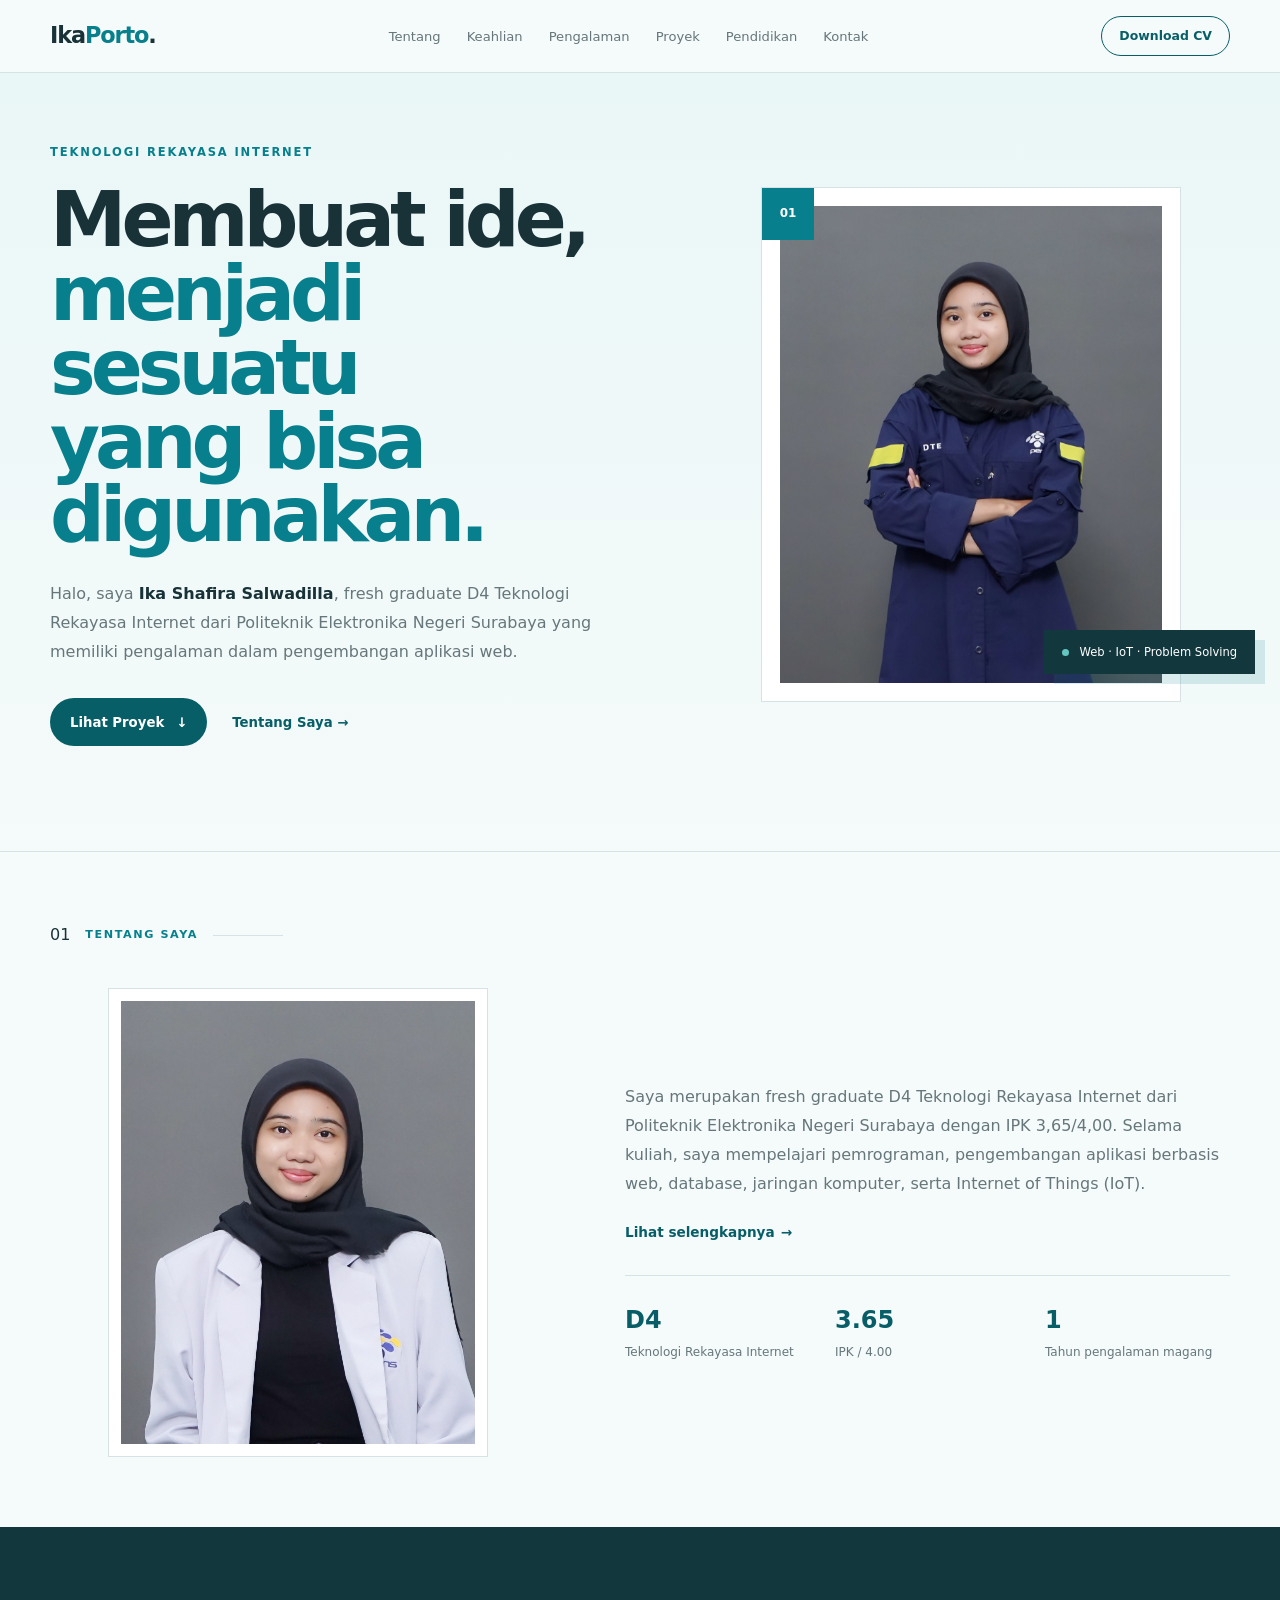
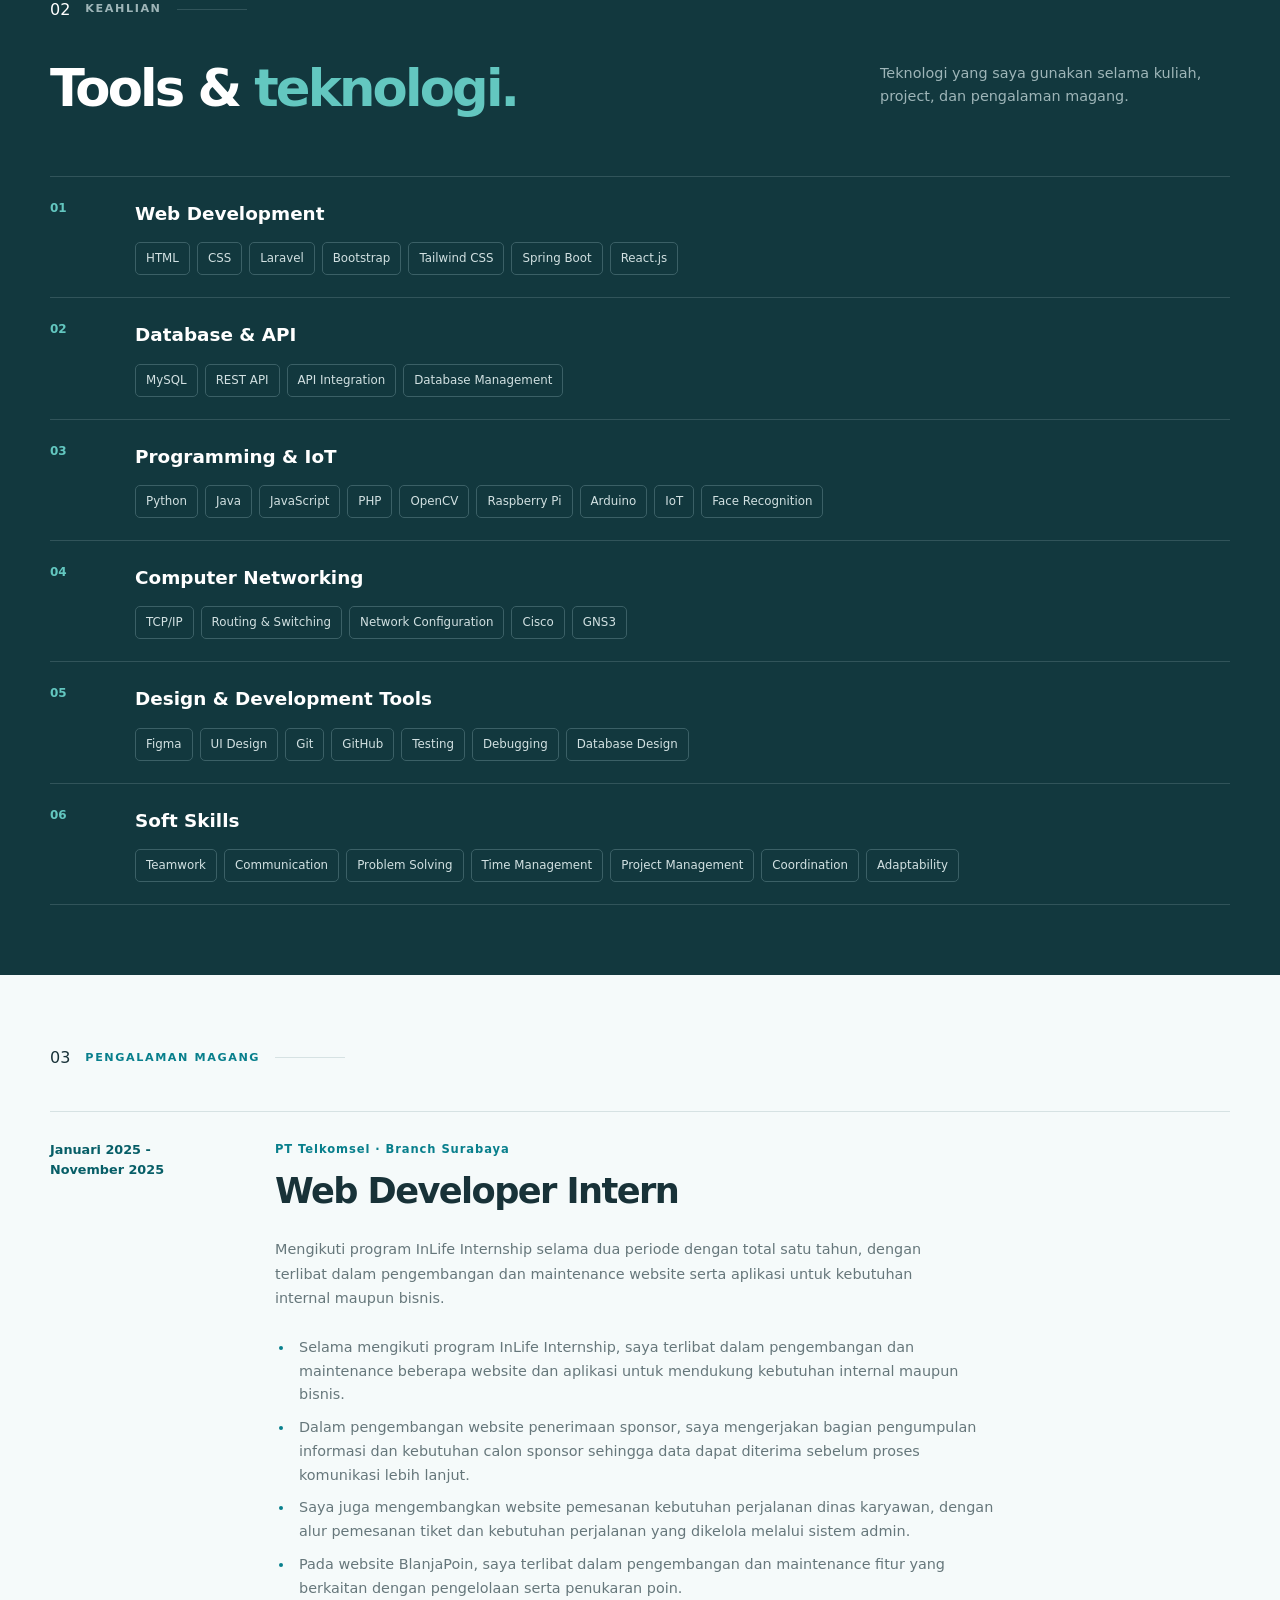
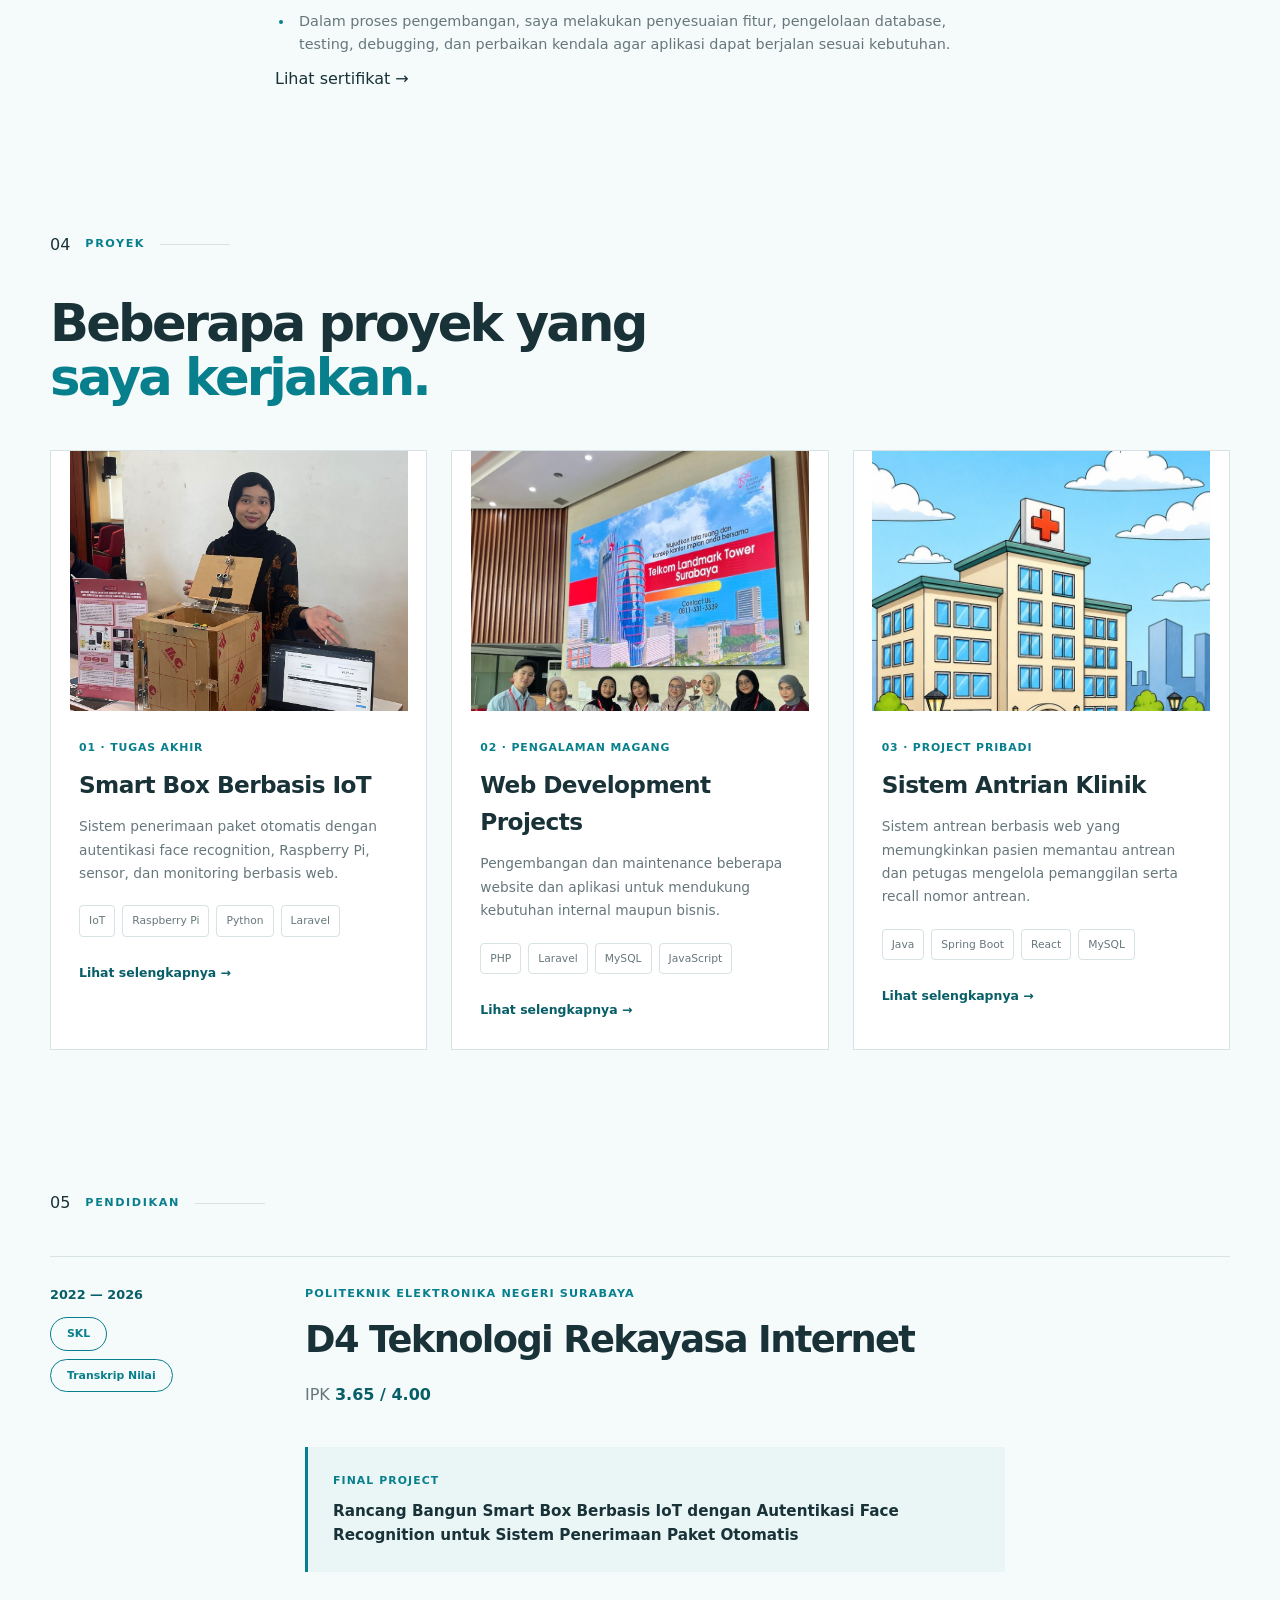
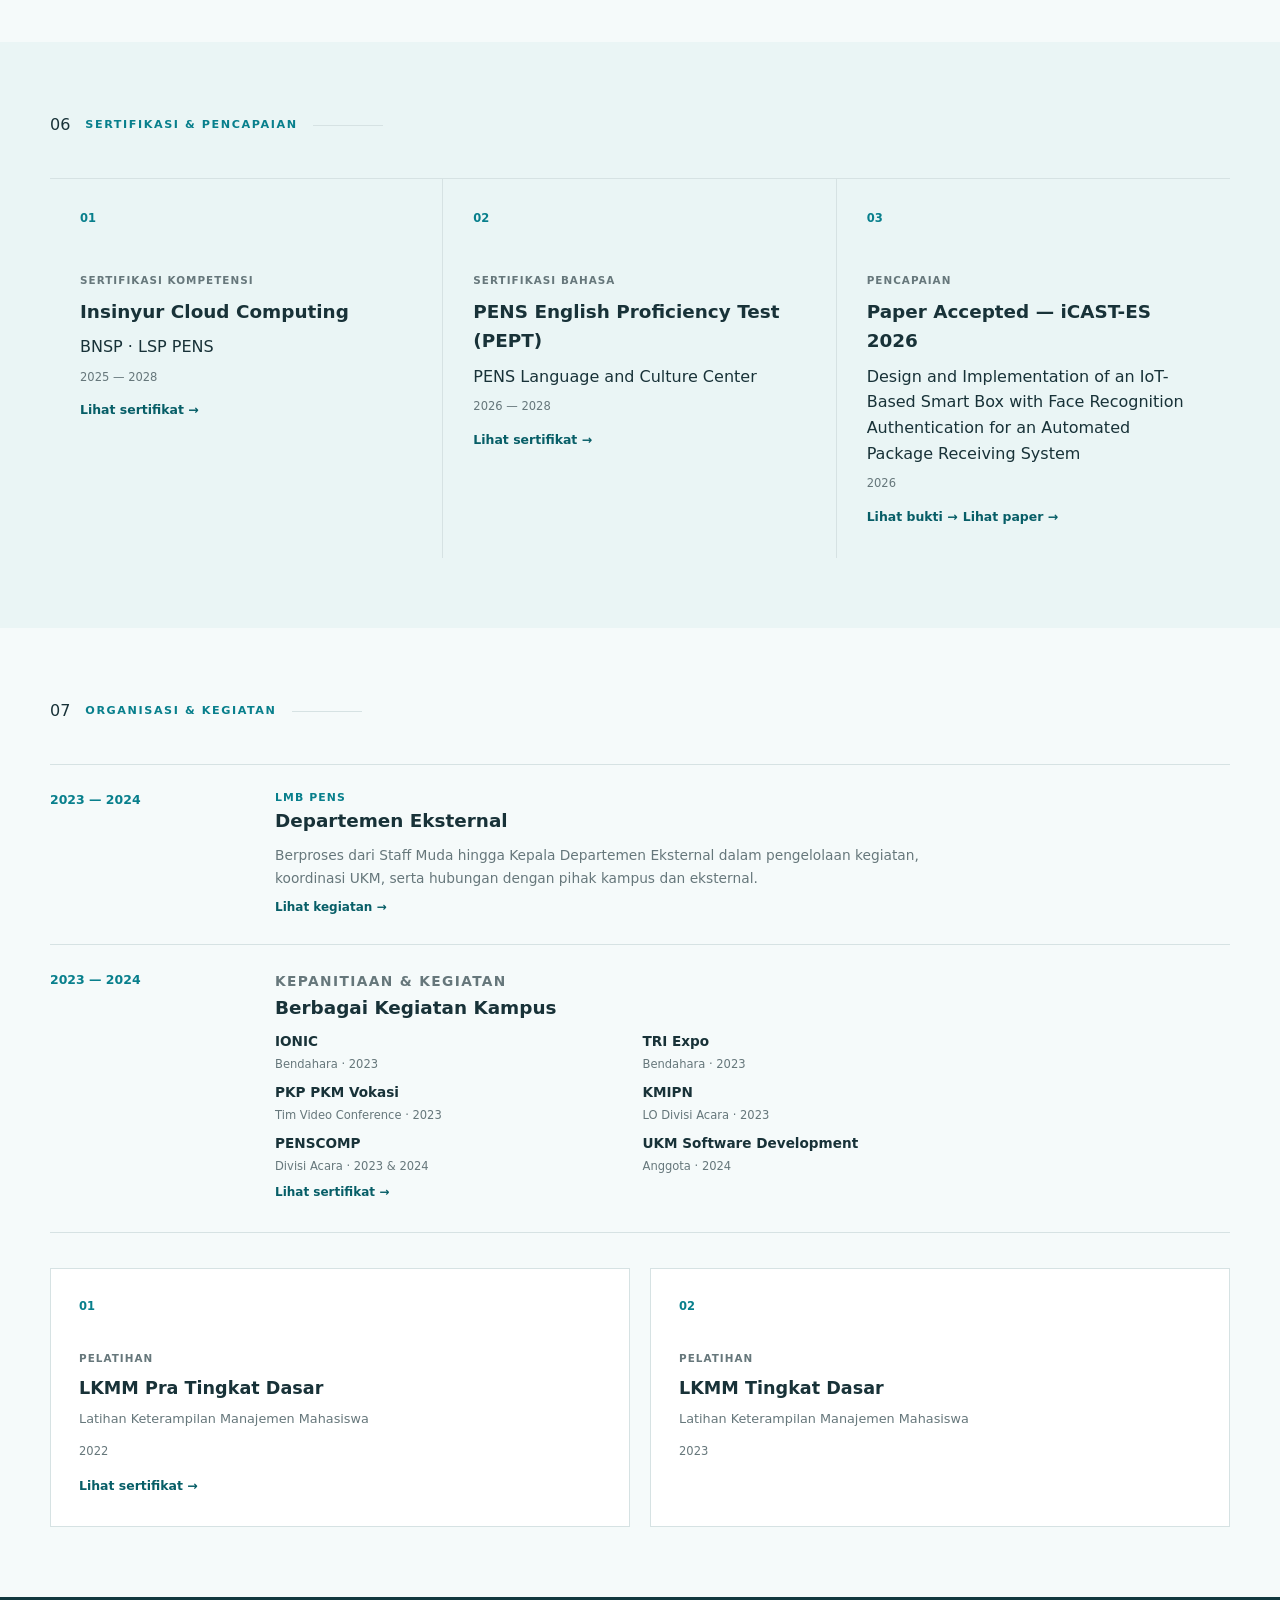
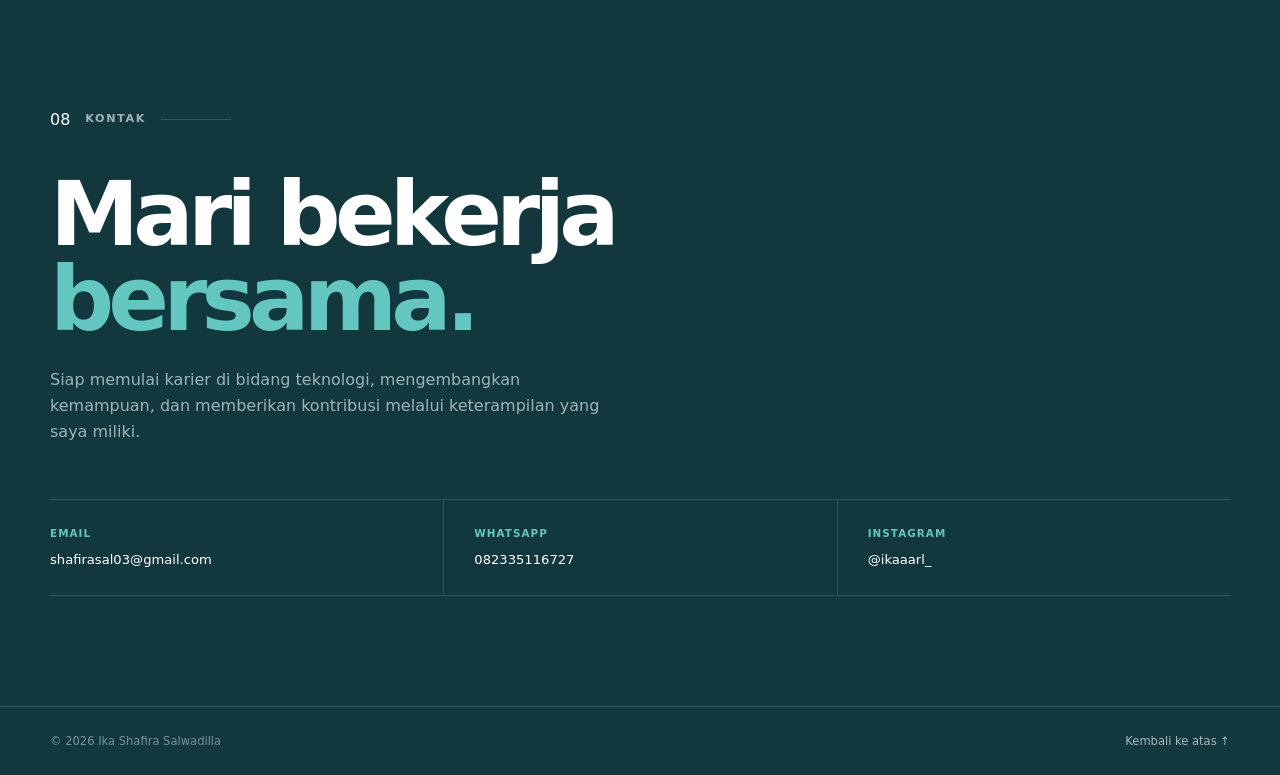
==== commit 874e85fb: "Update portfolio" ====
--- a/index.html
+++ b/index.html
@@ -65,7 +65,7 @@
         <div class="hero__content">
 
           <p class="hero__label">
-            WEB DEVELOPER · FRESH GRADUATE
+            TEKNOLOGI REKAYASA INTERNET
           </p>
 
           <h1>
@@ -273,11 +273,11 @@
 
                 <span>HTML</span>
                 <span>CSS</span>
-                <span>JavaScript</span>
-                <span>PHP</span>
                 <span>Laravel</span>
                 <span>Bootstrap</span>
                 <span>Tailwind CSS</span>
+                <span>Spring Boot</span>
+                <span>React.js</span>
 
               </div>
 
@@ -321,12 +321,15 @@
             <div class="skill__content">
 
               <h3>
-                IoT & Programming
+                Programming & IoT
               </h3>
 
               <div class="skill__tags">
 
                 <span>Python</span>
+                <span>Java</span>
+                <span>JavaScript</span>
+                <span>PHP</span>
                 <span>OpenCV</span>
                 <span>Raspberry Pi</span>
                 <span>Arduino</span>
@@ -635,13 +638,56 @@
 
       </article>
 
-
-    </div>
-
+<!-- ================= SISTEM ANTRIAN ================= -->
+
+      <article class="project-card">
+
+        <div class="project-card__image">
+
+          <img
+            src="images/cover.jpg"
+            alt="Sistem Antrian Klinik"
+          >
+
+        </div>
+
+
+        <div class="project-card__content">
+
+          <p class="project-card__number">
+            03 · PROJECT PRIBADI
+          </p>
+
+          <h3>
+          Sistem Antrian Klinik
+          </h3>
+
+          <p class="project-card__description">
+            Sistem antrean berbasis web yang memungkinkan pasien
+            memantau antrean dan petugas mengelola pemanggilan
+            serta recall nomor antrean.
+          </p>
+
+
+          <div class="project-card__tags">
+            <span>Java</span>
+            <span>Spring Boot</span>
+            <span>React</span>
+            <span>MySQL</span>
+          </div>
+
+          <a
+            href="proyek/sistem-antrian.html"
+            class="project-card__link"
+          >
+            Lihat selengkapnya →
+          </a>
+        </div>
+      </article>
+    </div>  
   </div>
-
-</section>
-
+</section> 
+  
     <!-- ================= EDUCATION ================= -->
 
 <section id="education" class="section">
--- a/css/style.css
+++ b/css/style.css
@@ -530,7 +530,7 @@
   display: flex;
   align-items: center;
   gap: 15px;
-  margin-bottom: 35px;
+  padding-bottom: 40px;
 }
 
 /*.section__number {
@@ -735,11 +735,8 @@
 
 }
 
-
 .skills {
-
   border-top: 1px solid #31545a;
-
 }
 
 
@@ -897,7 +894,7 @@
 .projects__heading {
   display: grid;
   grid-template-columns: 1fr 350px;
-  gap: 60px;
+  gap: 55px;
   margin-bottom: 45px;
 }
 
@@ -925,8 +922,8 @@
 
 .projects {
   display: grid;
-  grid-template-columns: repeat(2, 1fr);
-  gap: 30px;
+  grid-template-columns: repeat(3, 1fr);
+  gap: 24px;
 }
 
 .project-card {
@@ -941,8 +938,8 @@
 ========================= */
 
 .project-card__image {
-  width: 85%;
-  max-height: 400px;
+  width: 90%;
+  max-height: 260px;
   margin: 0 auto;
   overflow: hidden;
   background: #e8eeee;
@@ -1042,9 +1039,9 @@
     200px
     1fr;
 
-  gap: 80px;
-
-  padding-top: 35px;
+  gap: 55px;
+
+  padding-top: 28px;
 
   border-top: 1px solid var(--border);
 
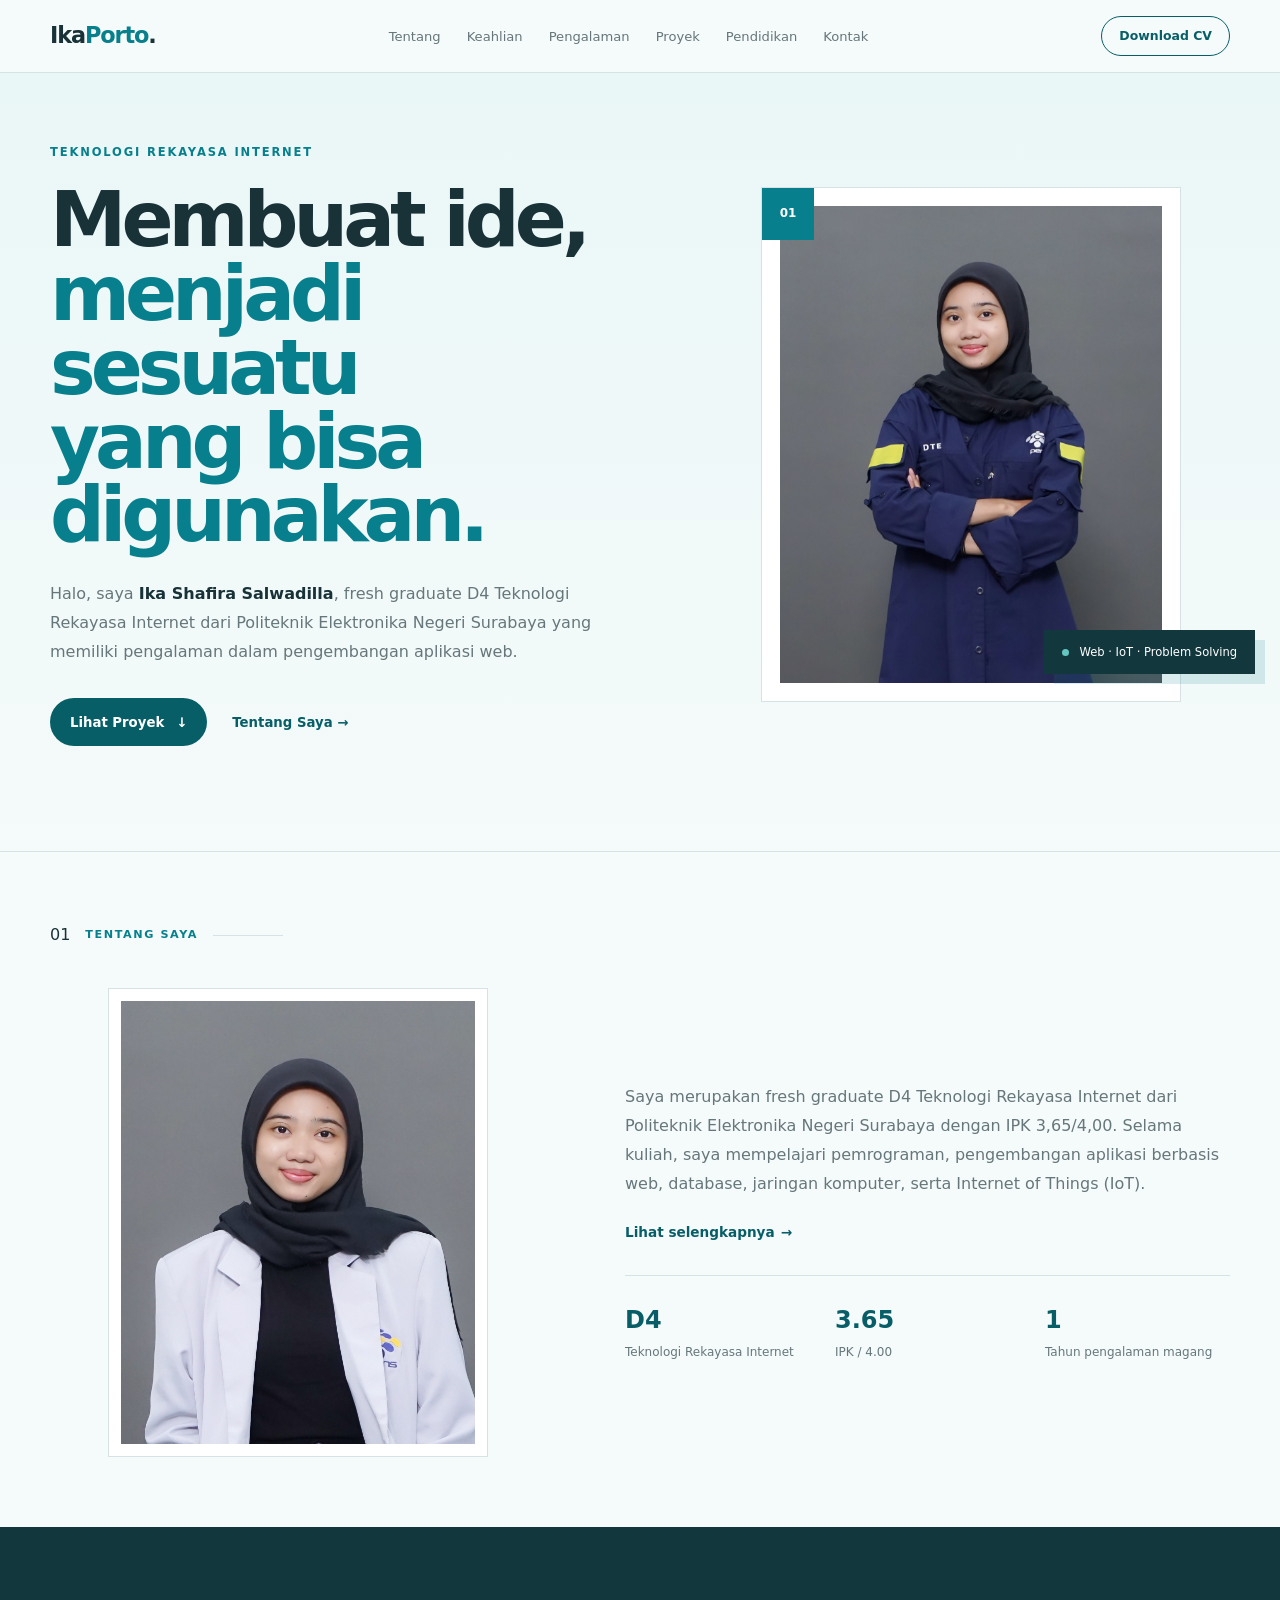
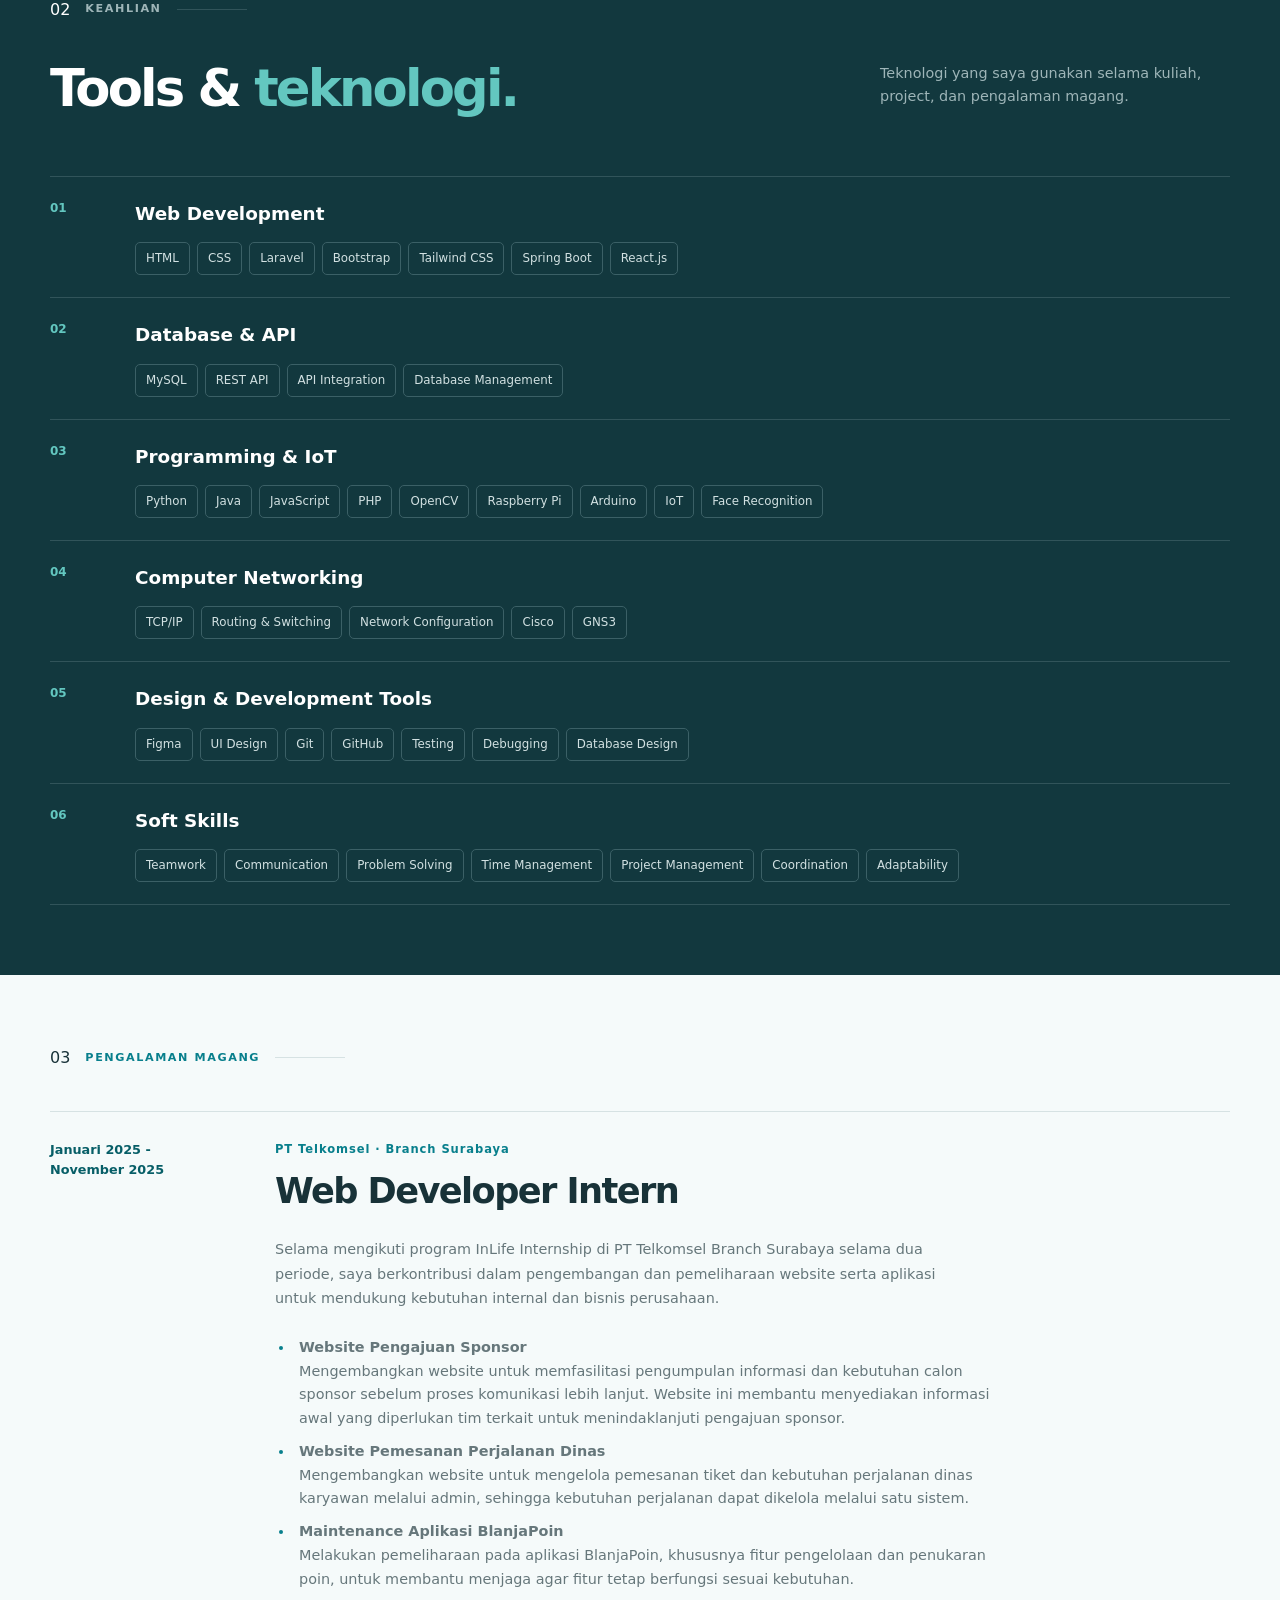
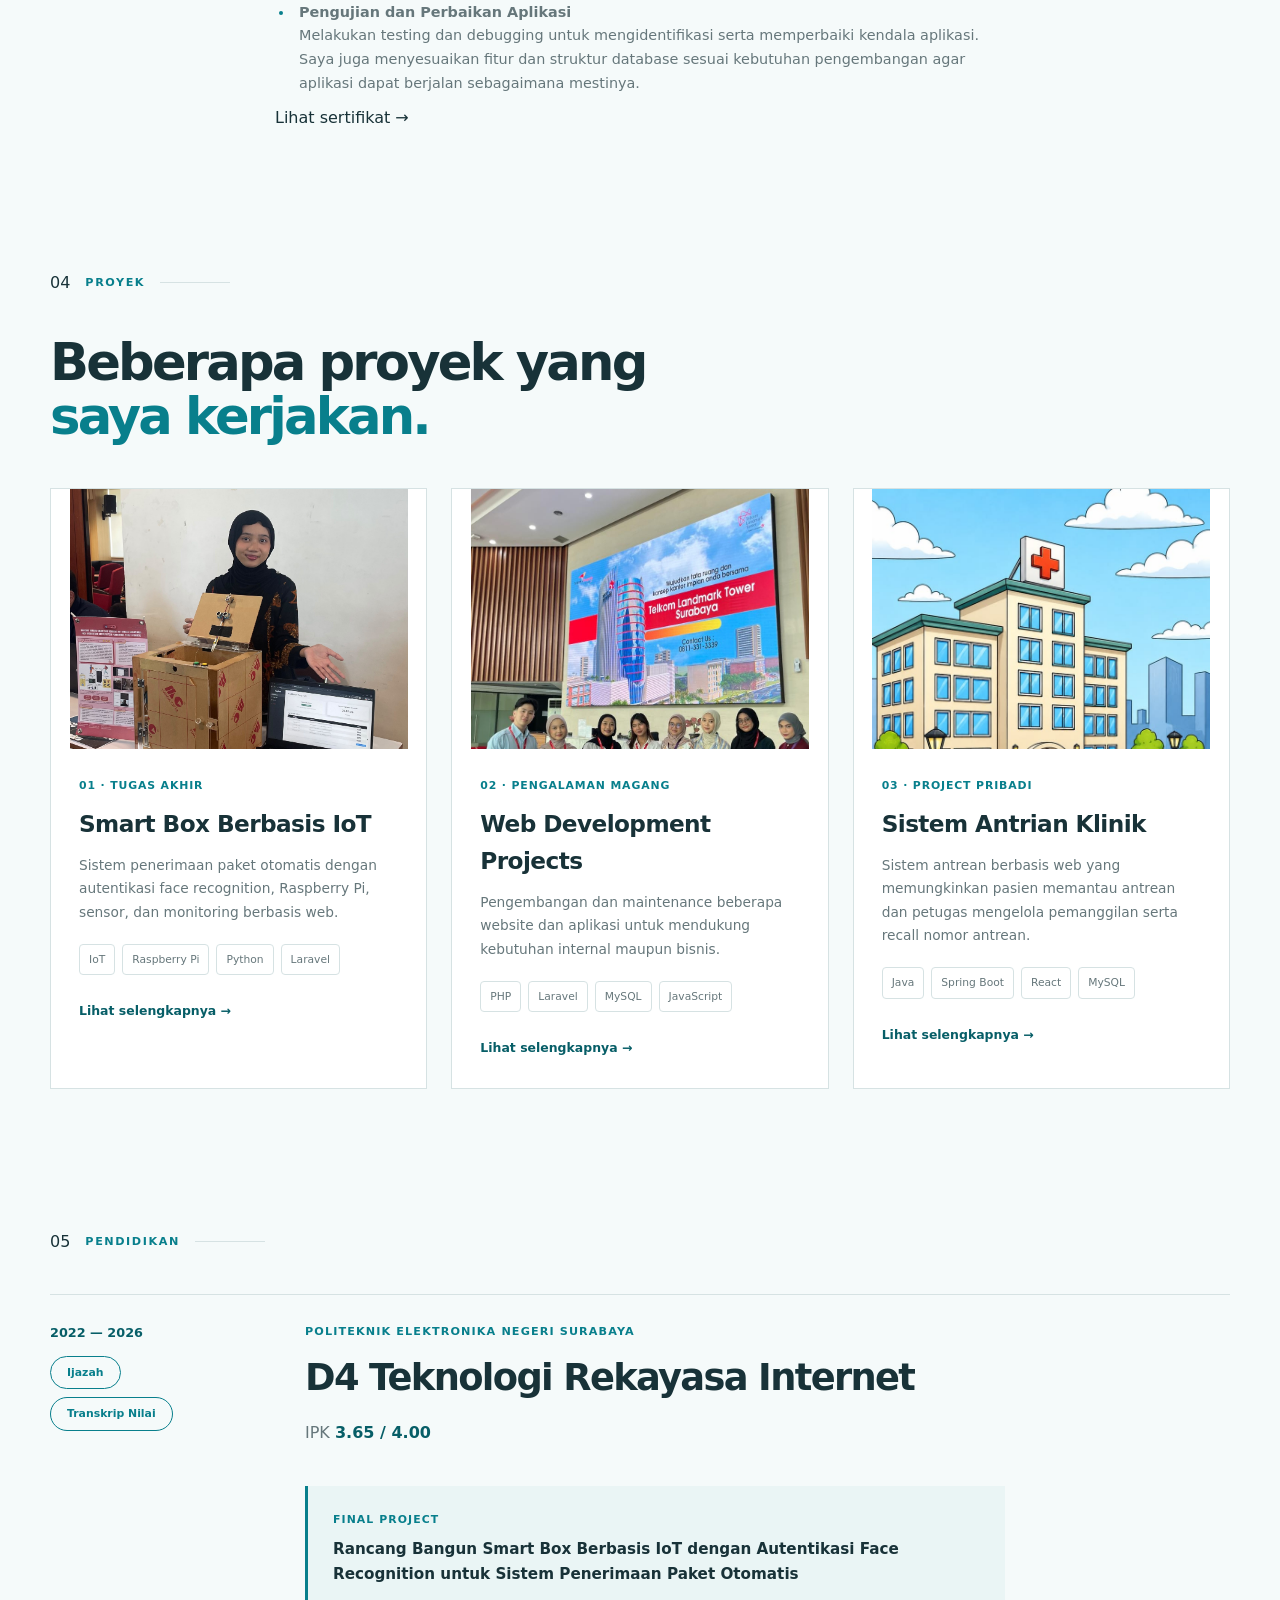
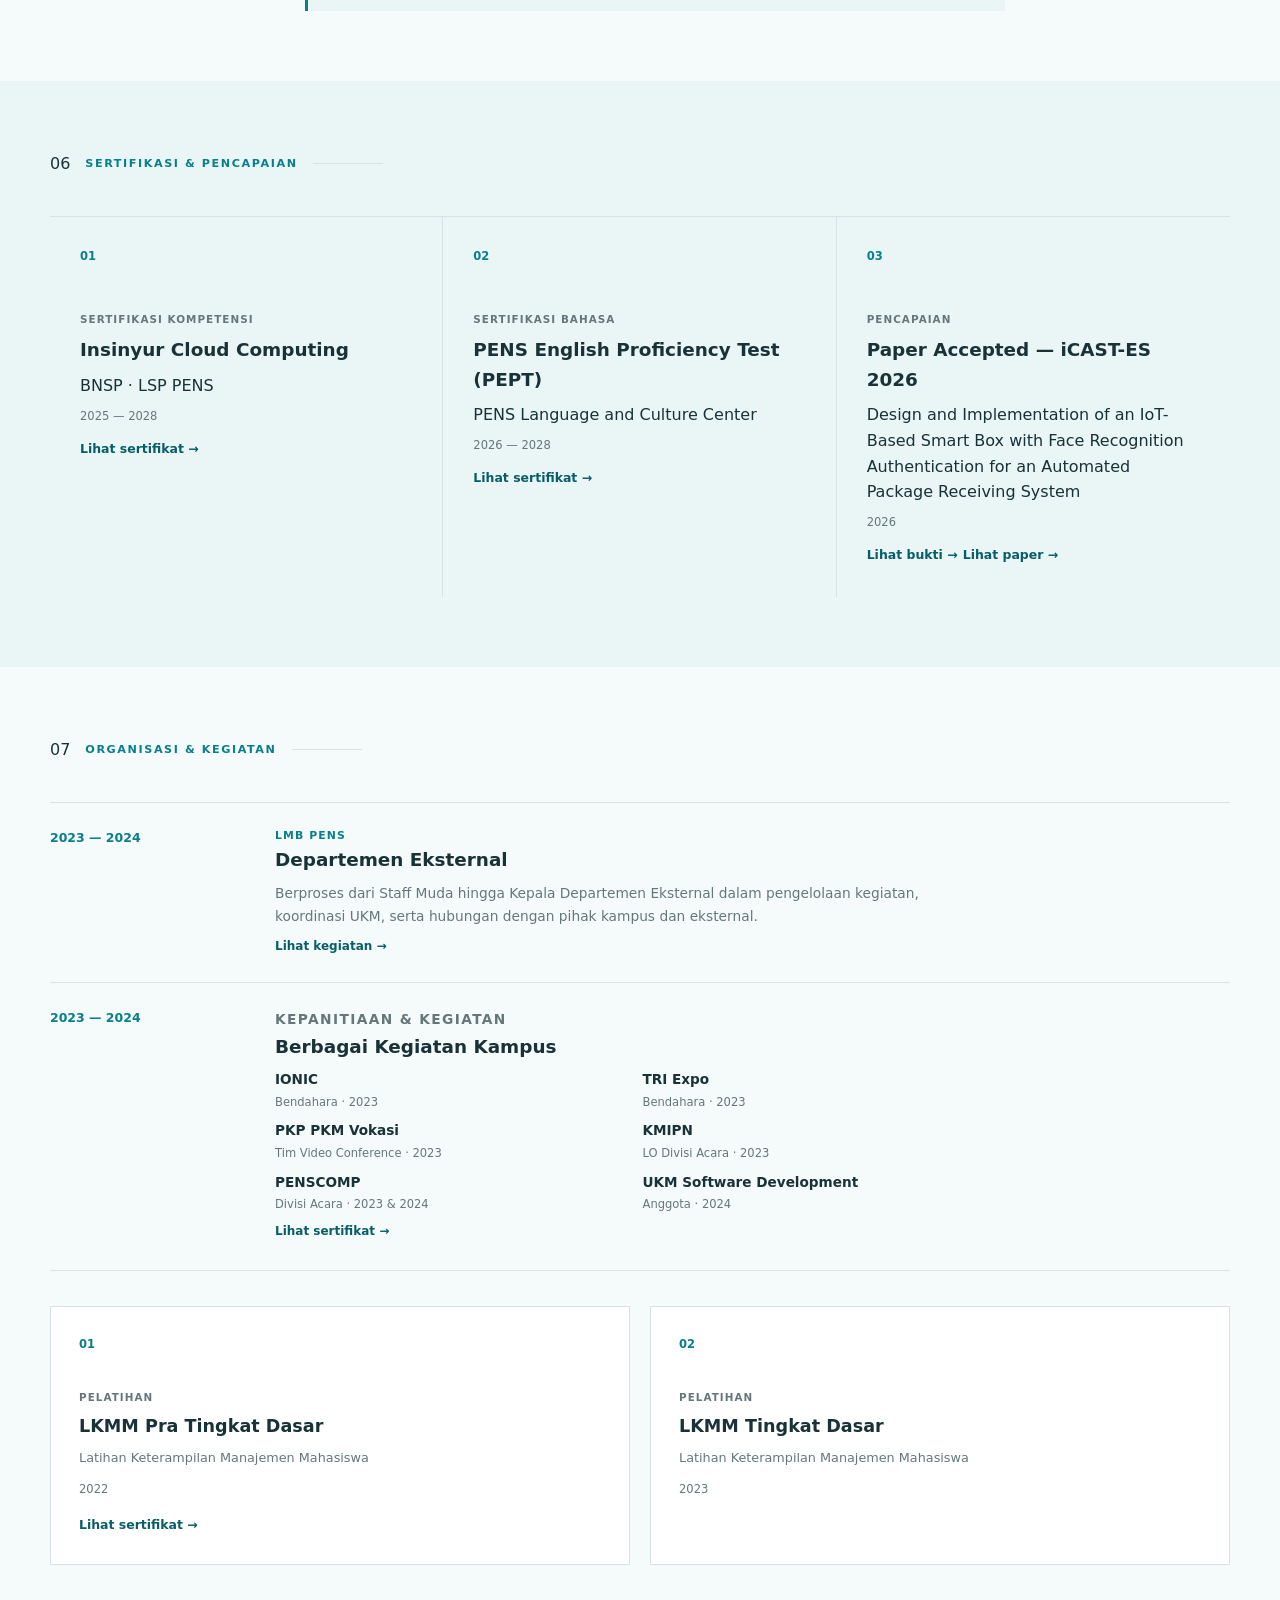
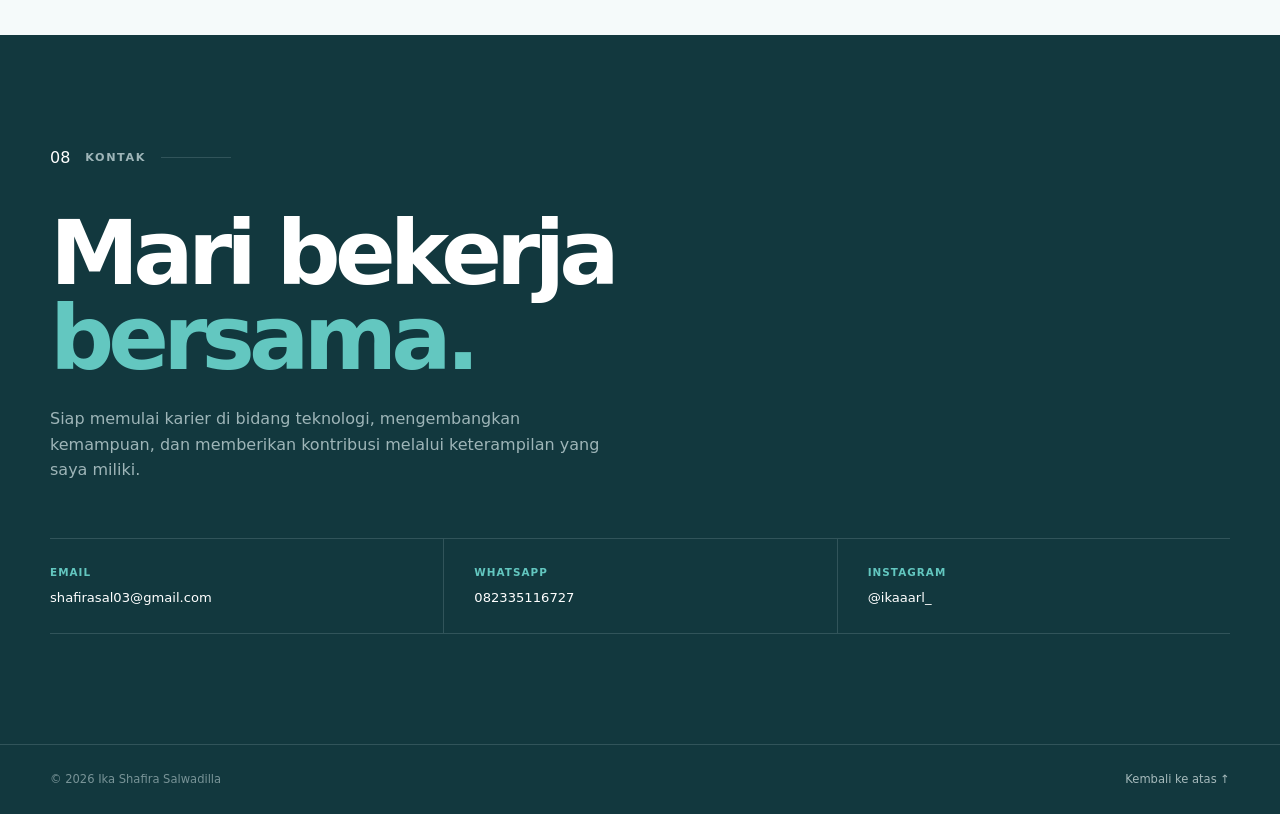
==== commit 595c0344: "Update portfolio" ====
--- a/index.html
+++ b/index.html
@@ -448,41 +448,43 @@
             </h2>
 
             <p class="experience__description">
-    Mengikuti program InLife Internship selama dua periode dengan total
-    satu tahun, dengan terlibat dalam pengembangan dan maintenance
-    website serta aplikasi untuk kebutuhan internal maupun bisnis.
-  </p>
+              Selama mengikuti program InLife Internship di PT Telkomsel Branch
+              Surabaya selama dua periode, saya berkontribusi dalam pengembangan
+              dan pemeliharaan website serta aplikasi untuk mendukung kebutuhan
+              internal dan bisnis perusahaan.
+            </p>
 
             <ul class="experience__list">
 
               <li>
-                 Selama mengikuti program InLife Internship, saya terlibat dalam
-    pengembangan dan maintenance beberapa website dan aplikasi untuk
-    mendukung kebutuhan internal maupun bisnis.
+                <strong>Website Pengajuan Sponsor</strong><br>
+                Mengembangkan website untuk memfasilitasi pengumpulan informasi
+                dan kebutuhan calon sponsor sebelum proses komunikasi lebih lanjut.
+                Website ini membantu menyediakan informasi awal yang diperlukan
+                tim terkait untuk menindaklanjuti pengajuan sponsor.
               </li>
 
-      <li>
-         Dalam pengembangan website penerimaan sponsor, saya mengerjakan
-    bagian pengumpulan informasi dan kebutuhan calon sponsor sehingga
-    data dapat diterima sebelum proses komunikasi lebih lanjut.
-      </li>
-
-      <li>
-       Saya juga mengembangkan website pemesanan kebutuhan perjalanan dinas
-    karyawan, dengan alur pemesanan tiket dan kebutuhan perjalanan
-    yang dikelola melalui sistem admin.
-      </li>
-
-      <li>
-        Pada website BlanjaPoin, saya terlibat dalam pengembangan dan
-    maintenance fitur yang berkaitan dengan pengelolaan serta
-    penukaran poin.
-      </li>
-       <li>
-    Dalam proses pengembangan, saya melakukan penyesuaian fitur,
-    pengelolaan database, testing, debugging, dan perbaikan kendala
-    agar aplikasi dapat berjalan sesuai kebutuhan.
-  </li>
+              <li>
+                <strong>Website Pemesanan Perjalanan Dinas</strong><br>
+                Mengembangkan website untuk mengelola pemesanan tiket dan kebutuhan
+                perjalanan dinas karyawan melalui admin, sehingga kebutuhan
+                perjalanan dapat dikelola melalui satu sistem.
+              </li>
+
+              <li>
+                <strong>Maintenance Aplikasi BlanjaPoin</strong><br>
+                Melakukan pemeliharaan pada aplikasi BlanjaPoin, khususnya fitur
+                pengelolaan dan penukaran poin, untuk membantu menjaga agar fitur
+                tetap berfungsi sesuai kebutuhan.
+              </li>
+
+              <li>
+                <strong>Pengujian dan Perbaikan Aplikasi</strong><br>
+                Melakukan testing dan debugging untuk mengidentifikasi serta
+                memperbaiki kendala aplikasi. Saya juga menyesuaikan fitur dan
+                struktur database sesuai kebutuhan pengembangan agar aplikasi
+                dapat berjalan sebagaimana mestinya.
+              </li>
 
     </ul>
     <a
@@ -718,12 +720,12 @@
         <div class="education__documents">
 
           <a
-            href="files/SKL.pdf"
+            href="files/ijazah.pdf"
             target="_blank"
             rel="noopener"
             class="education__document"
           >
-            SKL
+            Ijazah
           </a>
 
           <a
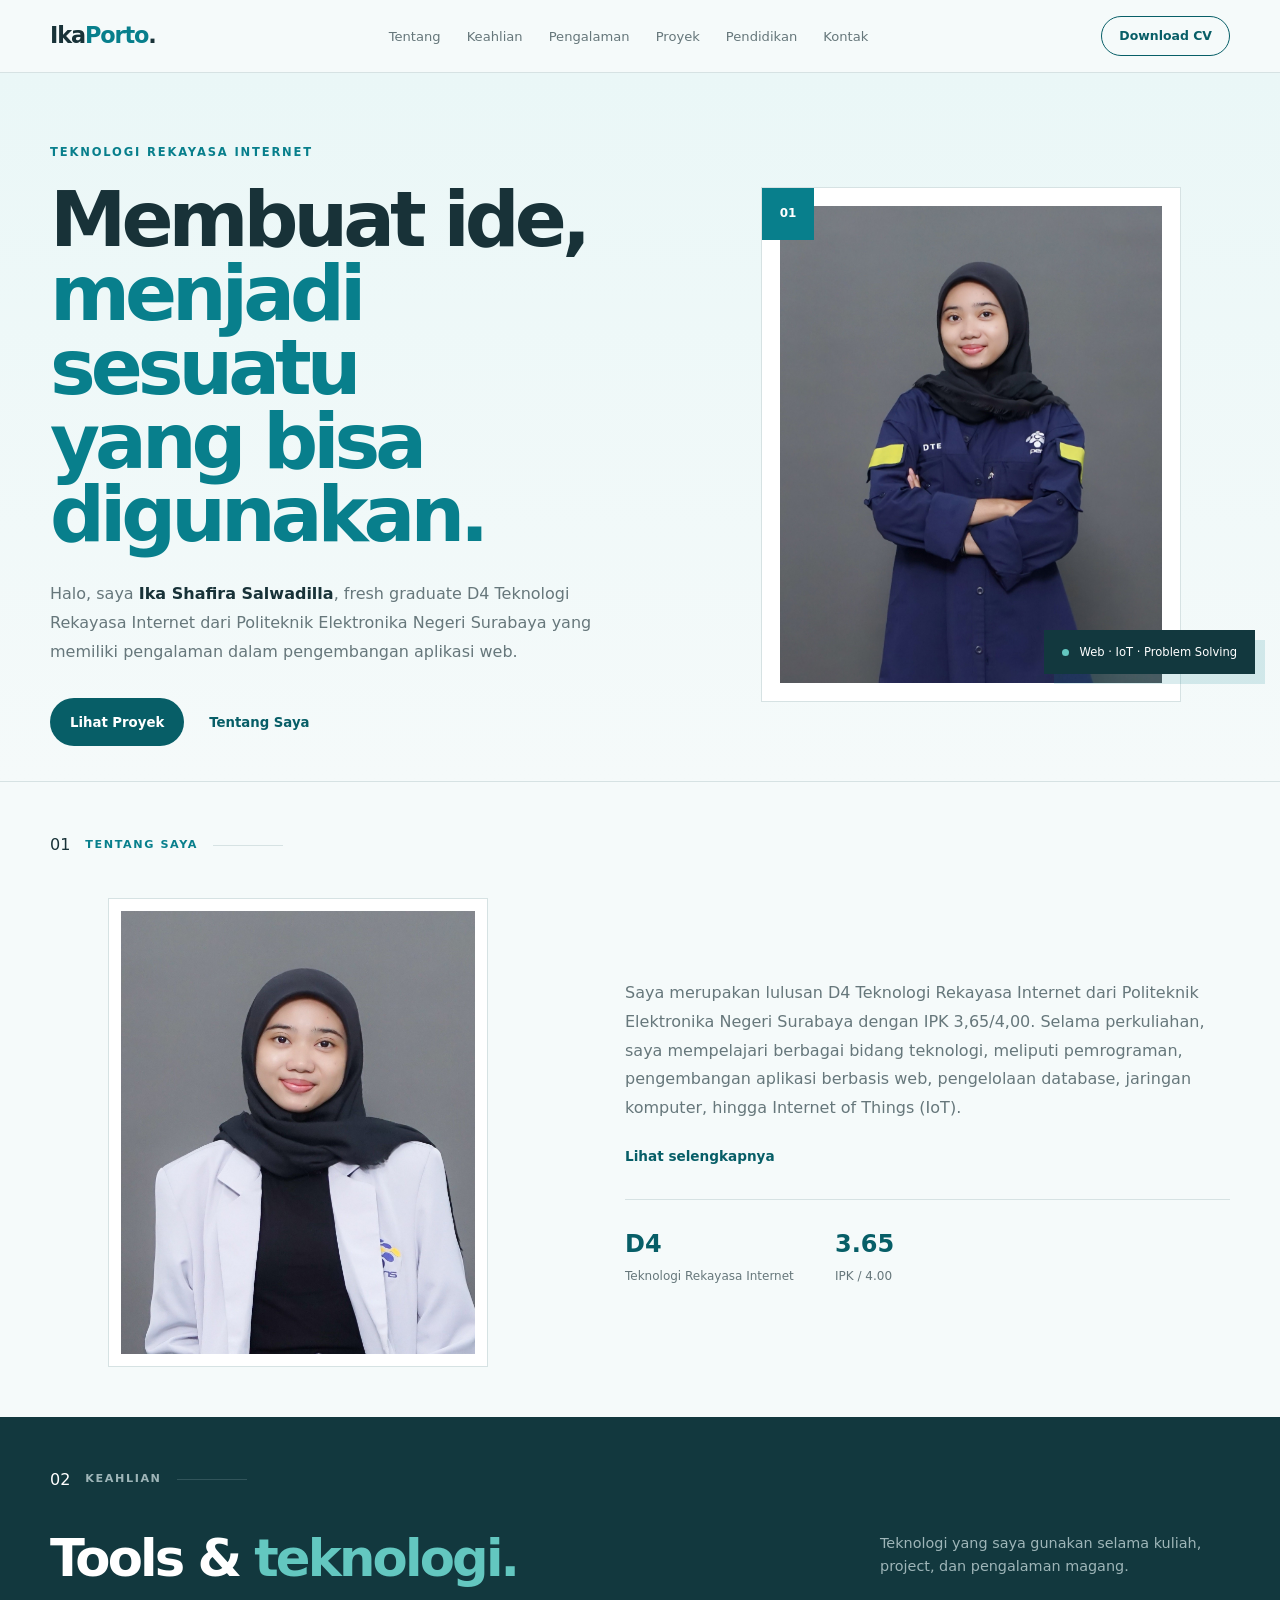
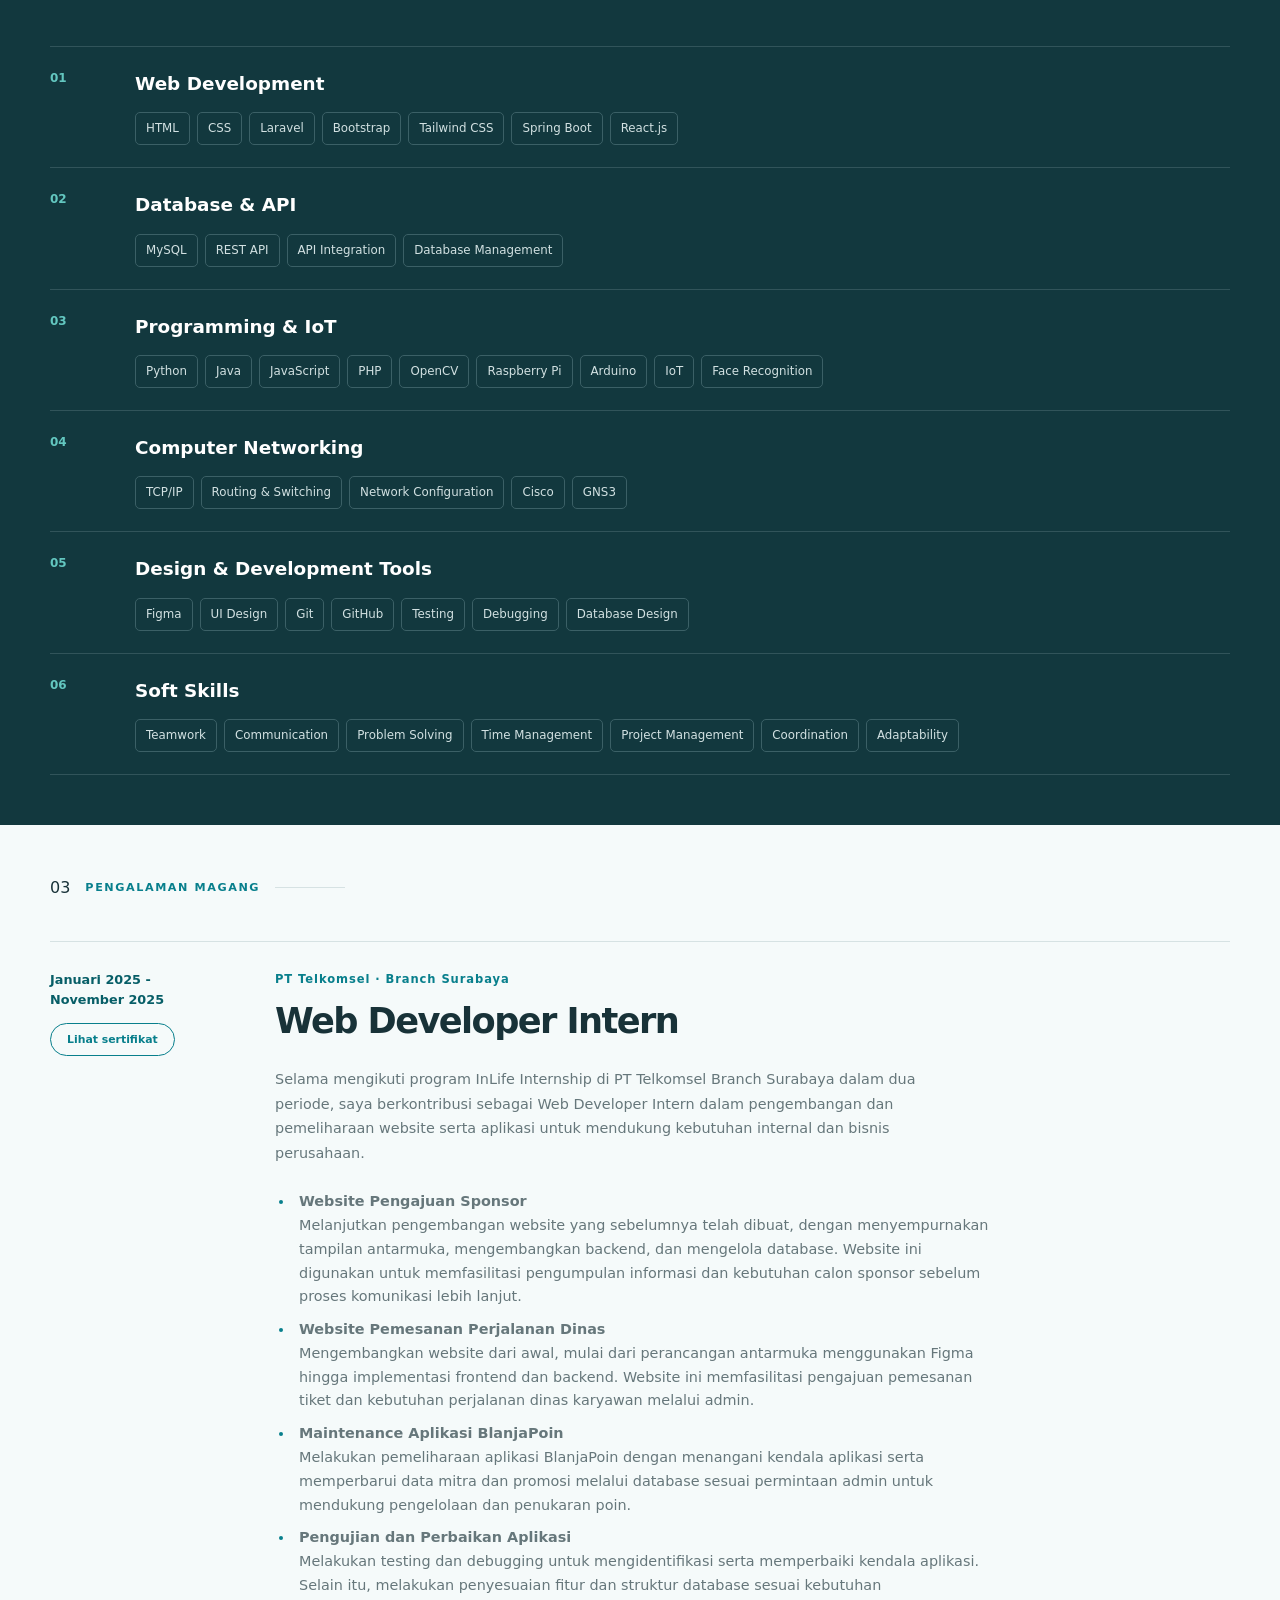
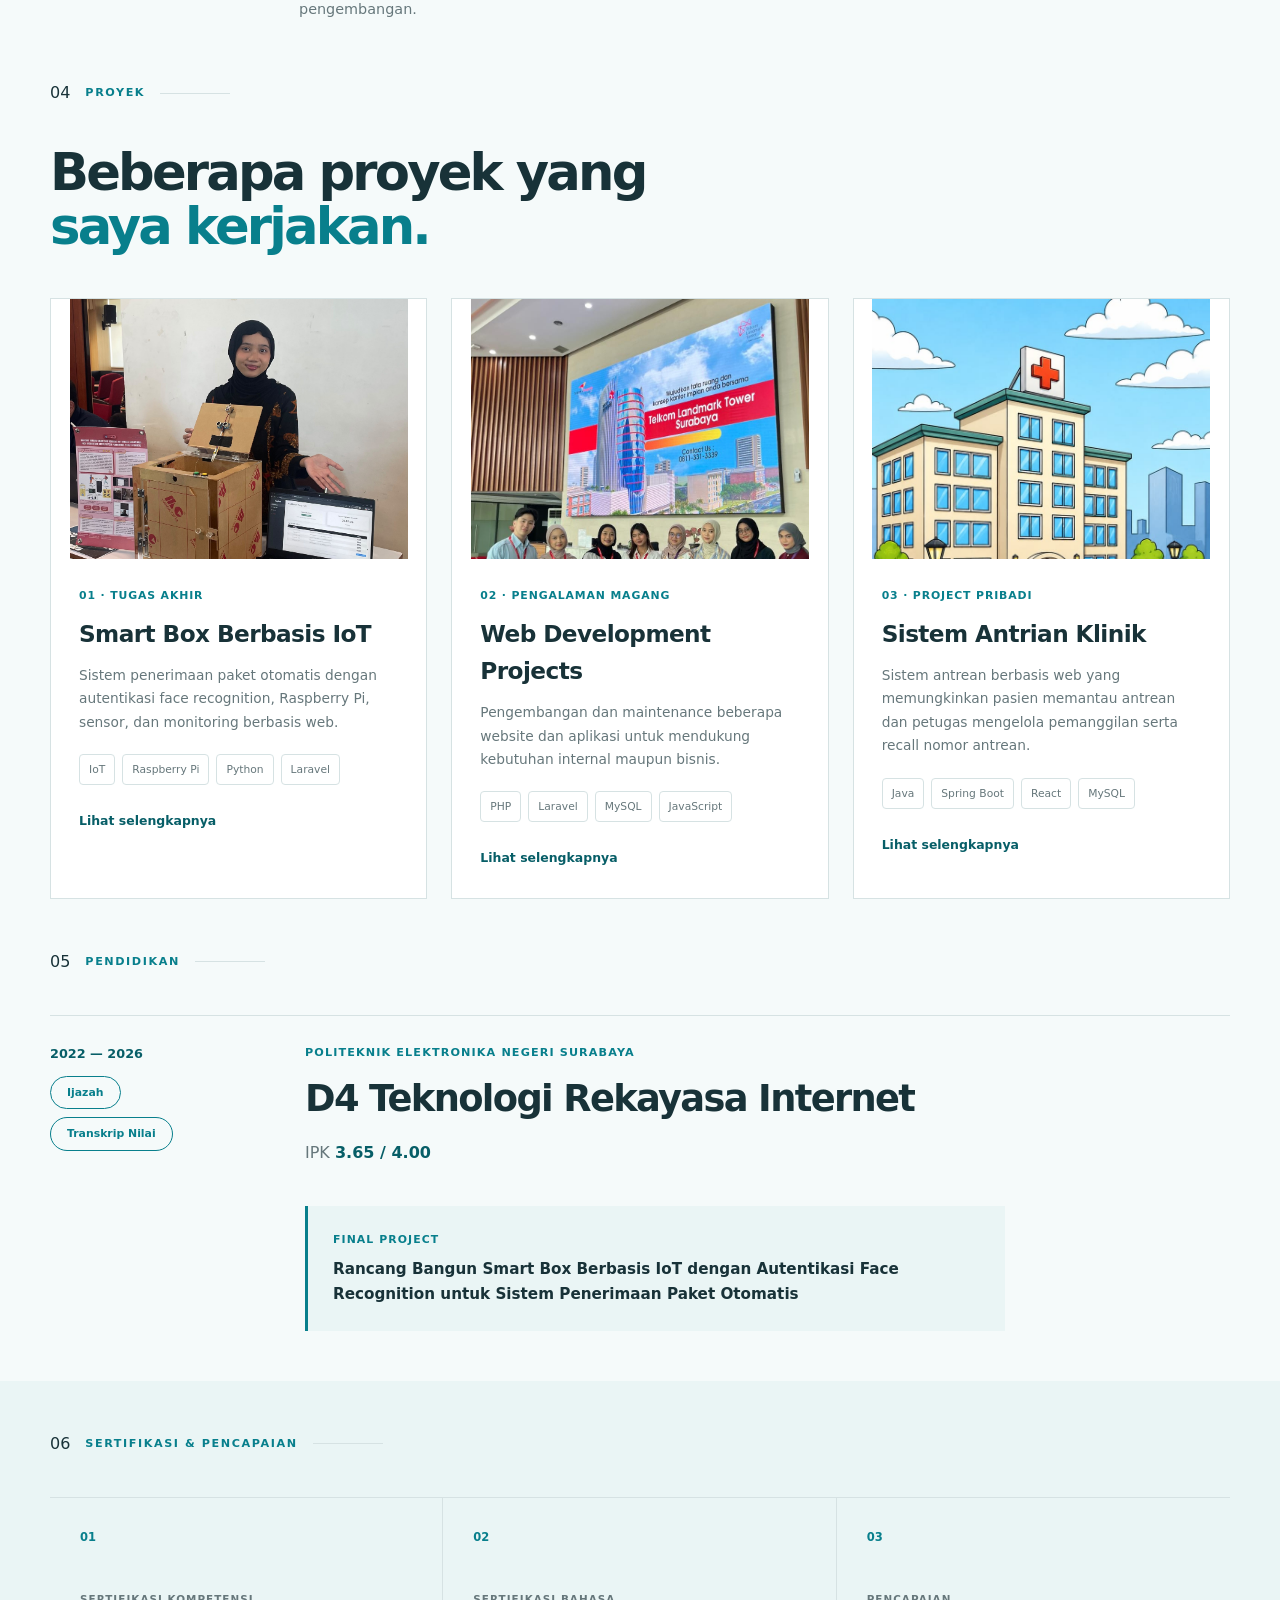
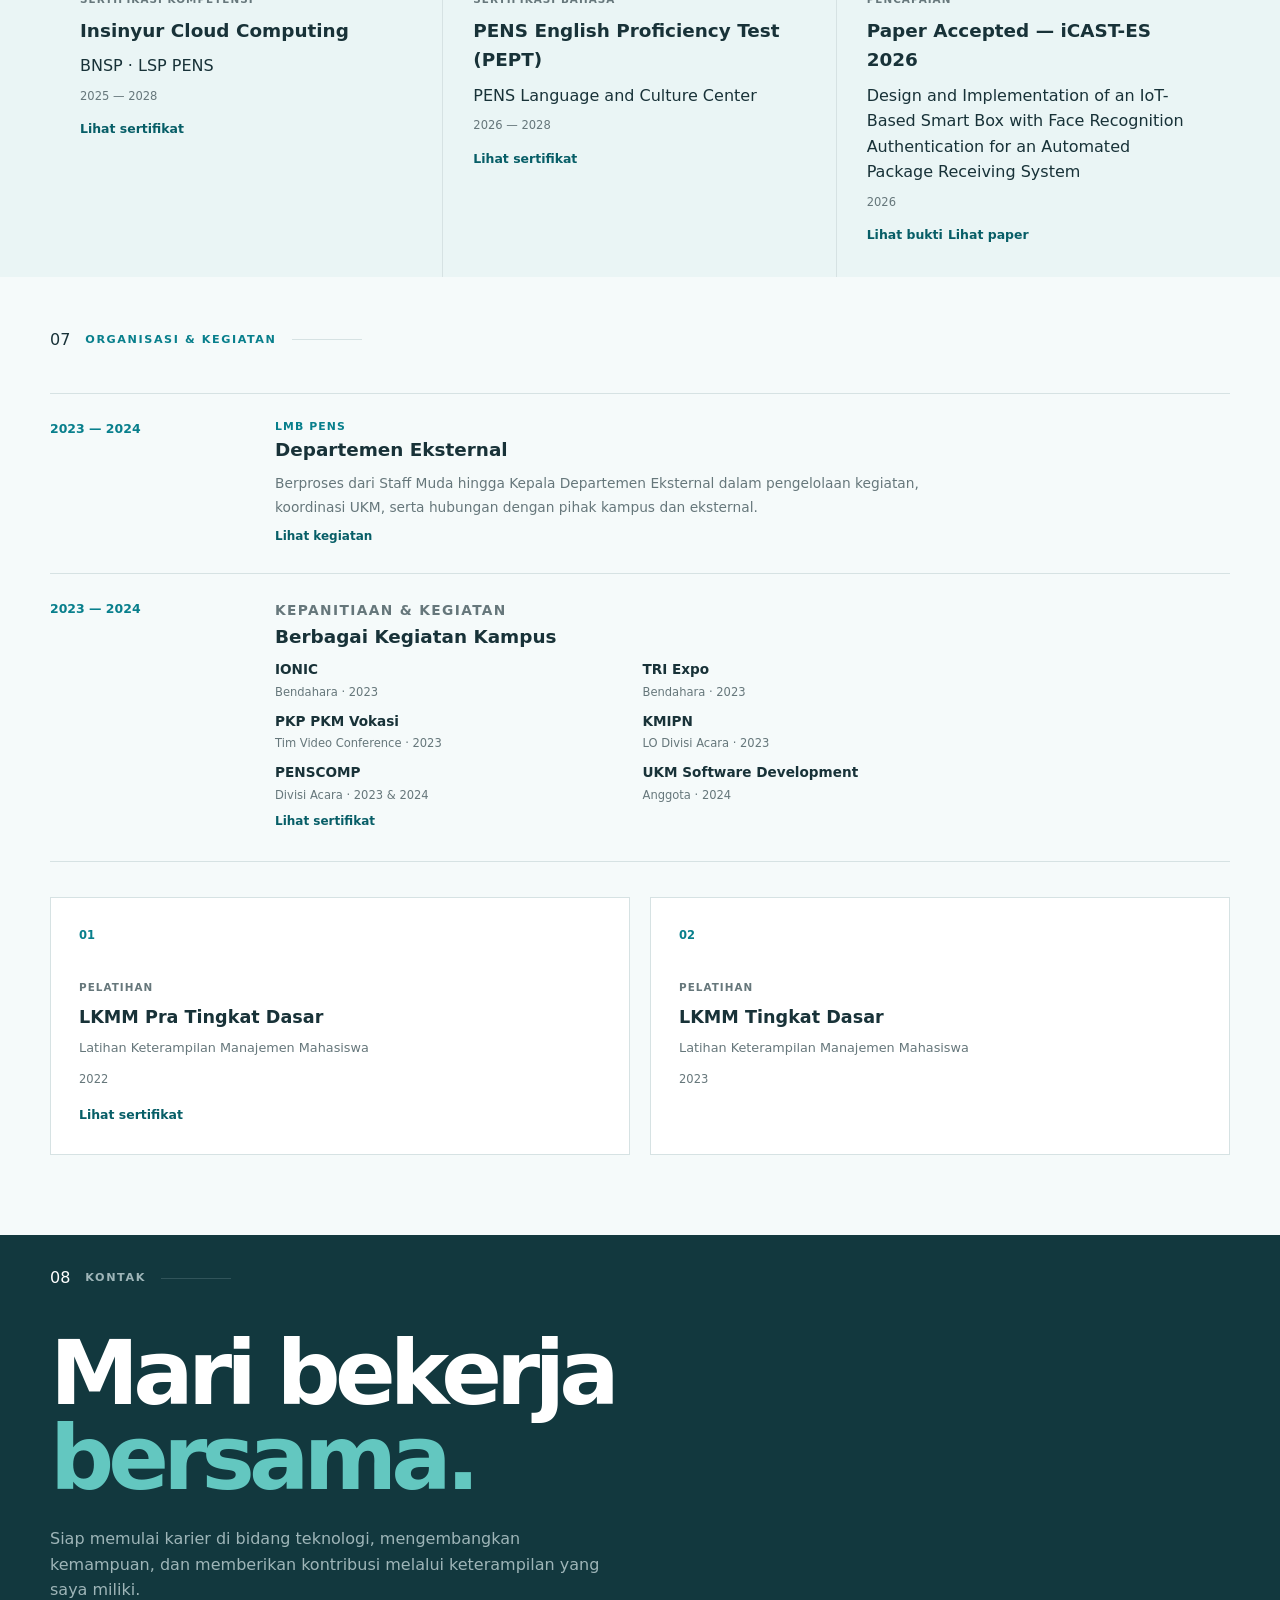
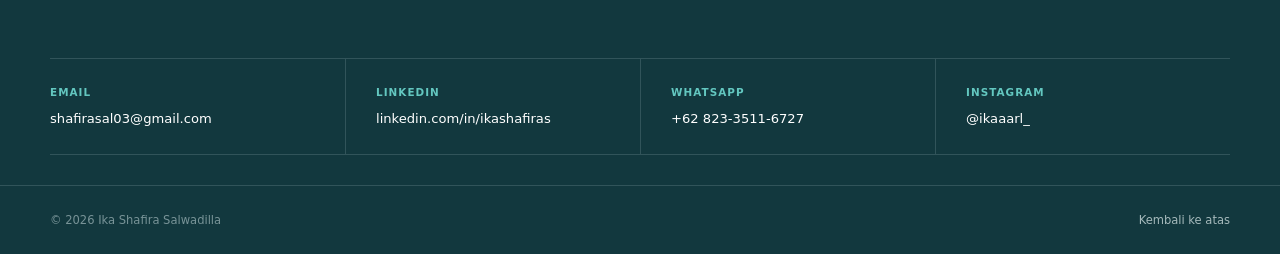
==== commit a74763e9: "Update portfolio" ====
--- a/index.html
+++ b/index.html
@@ -82,11 +82,10 @@
 
             <a href="#projects" class="button button--primary">
               Lihat Proyek
-              <span>↓</span>
             </a>
 
             <a href="#about" class="button button--text hero__about">
-              Tentang Saya →
+              Tentang Saya 
             </a>
 
             <a
@@ -94,7 +93,7 @@
               target="_blank"
               class="button button--text hero__cv"
             >
-               Download CV ↓
+               Download CV 
             </a>
 
           </div>
@@ -163,24 +162,25 @@
 
           <div class="about__content">
             <p class="about__text">
-              Saya merupakan fresh graduate D4 Teknologi Rekayasa Internet dari
-              Politeknik Elektronika Negeri Surabaya dengan IPK 3,65/4,00.
-              Selama kuliah, saya mempelajari pemrograman, pengembangan aplikasi
-              berbasis web, database, jaringan komputer, serta Internet of Things (IoT).
+              Saya merupakan lulusan D4 Teknologi Rekayasa Internet dari 
+              Politeknik Elektronika Negeri Surabaya dengan IPK 3,65/4,00. 
+              Selama perkuliahan, saya mempelajari berbagai bidang teknologi, 
+              meliputi pemrograman, pengembangan aplikasi berbasis web, pengelolaan database, 
+              jaringan komputer, hingga Internet of Things (IoT).
             </p>
             <div class="about__more" id="aboutMore">  
               <p class="about__text">
-                Saya memiliki pengalaman satu tahun sebagai Web Developer Intern
-                di PT Telkomsel Branch Surabaya. Selama magang, saya terlibat dalam
-                pengembangan dan pemeliharaan website dan aplikasi, termasuk
-                pengembangan fitur, pengelolaan database, pengujian, dan perbaikan
-                kendala pada aplikasi.
+                Saya memiliki pengalaman sebagai Web Developer Intern di PT Telkomsel Branch Surabaya, 
+                dengan kontribusi dalam pengembangan dan pemeliharaan beberapa website dan aplikasi. 
+                Pengalaman tersebut mencakup perancangan antarmuka, implementasi frontend dan backend, 
+                pengelolaan database, serta testing dan debugging untuk memastikan aplikasi berjalan sesuai kebutuhan.
               </p>
               <p class="about__text">
-                Selain pengembangan web, saya juga memiliki pengalaman mengembangkan
-                Smart Box berbasis IoT sebagai Tugas Akhir. Saya senang mempelajari
-                hal baru, bekerja dalam tim, dan terus mengembangkan kemampuan
-                dalam membangun aplikasi yang dapat digunakan dalam kebutuhan nyata.
+                Selain itu, saya mengembangkan Smart Box berbasis IoT sebagai Tugas Akhir dengan mengintegrasikan 
+                Raspberry Pi, Face Recognition, sensor, serta aplikasi monitoring berbasis web. Proyek ini memberikan 
+                pengalaman dalam mengembangkan solusi yang menggabungkan perangkat keras dan perangkat lunak. 
+                Saya senang mempelajari teknologi baru, menganalisis permasalahan, dan bekerja sama dalam tim untuk 
+                menghasilkan solusi yang fungsional dan bermanfaat.
               </p>
             </div>  
 
@@ -190,7 +190,7 @@
               class="about__toggle"
               id="aboutToggle"
             >
-              Lihat selengkapnya <span>→</span>
+              Lihat selengkapnya
             </button>
 
             <div class="about__facts">
@@ -203,11 +203,6 @@
               <div>
                 <strong>3.65</strong>
                 <span>IPK / 4.00</span>
-              </div>
-
-              <div>
-                <strong>1</strong>
-                <span>Tahun pengalaman magang</span>
               </div>
 
             </div>
@@ -433,8 +428,18 @@
             <p class="experience__period">
             Januari 2025 - November 2025
             </p>
-
-          </div>
+            
+            <div class="education__documents">
+              <a
+                href="files/sertifikat_magang.pdf"
+                target="_blank"
+                rel="noopener"
+                class="education__document"
+              >
+                Lihat sertifikat
+              </a>
+            </div>
+          </div>  
 
 
           <div class="experience__content">
@@ -448,52 +453,40 @@
             </h2>
 
             <p class="experience__description">
-              Selama mengikuti program InLife Internship di PT Telkomsel Branch
-              Surabaya selama dua periode, saya berkontribusi dalam pengembangan
-              dan pemeliharaan website serta aplikasi untuk mendukung kebutuhan
-              internal dan bisnis perusahaan.
+              Selama mengikuti program InLife Internship di PT Telkomsel Branch Surabaya 
+              dalam dua periode, saya berkontribusi sebagai Web Developer Intern dalam pengembangan 
+              dan pemeliharaan website serta aplikasi untuk mendukung kebutuhan internal dan bisnis perusahaan.
             </p>
 
             <ul class="experience__list">
 
               <li>
                 <strong>Website Pengajuan Sponsor</strong><br>
-                Mengembangkan website untuk memfasilitasi pengumpulan informasi
-                dan kebutuhan calon sponsor sebelum proses komunikasi lebih lanjut.
-                Website ini membantu menyediakan informasi awal yang diperlukan
-                tim terkait untuk menindaklanjuti pengajuan sponsor.
+                Melanjutkan pengembangan website yang sebelumnya telah dibuat, 
+                dengan menyempurnakan tampilan antarmuka, mengembangkan backend, dan mengelola database. 
+                Website ini digunakan untuk memfasilitasi pengumpulan informasi dan kebutuhan calon sponsor 
+                sebelum proses komunikasi lebih lanjut.
               </li>
 
               <li>
                 <strong>Website Pemesanan Perjalanan Dinas</strong><br>
-                Mengembangkan website untuk mengelola pemesanan tiket dan kebutuhan
-                perjalanan dinas karyawan melalui admin, sehingga kebutuhan
-                perjalanan dapat dikelola melalui satu sistem.
+                Mengembangkan website dari awal, mulai dari perancangan antarmuka menggunakan 
+                Figma hingga implementasi frontend dan backend. Website ini memfasilitasi pengajuan 
+                pemesanan tiket dan kebutuhan perjalanan dinas karyawan melalui admin.
               </li>
 
               <li>
                 <strong>Maintenance Aplikasi BlanjaPoin</strong><br>
-                Melakukan pemeliharaan pada aplikasi BlanjaPoin, khususnya fitur
-                pengelolaan dan penukaran poin, untuk membantu menjaga agar fitur
-                tetap berfungsi sesuai kebutuhan.
+                Melakukan pemeliharaan aplikasi BlanjaPoin dengan menangani kendala 
+                aplikasi serta memperbarui data mitra dan promosi melalui database sesuai permintaan 
+                admin untuk mendukung pengelolaan dan penukaran poin.
               </li>
 
               <li>
                 <strong>Pengujian dan Perbaikan Aplikasi</strong><br>
-                Melakukan testing dan debugging untuk mengidentifikasi serta
-                memperbaiki kendala aplikasi. Saya juga menyesuaikan fitur dan
-                struktur database sesuai kebutuhan pengembangan agar aplikasi
-                dapat berjalan sebagaimana mestinya.
+                Melakukan testing dan debugging untuk mengidentifikasi serta memperbaiki kendala 
+                aplikasi. Selain itu, melakukan penyesuaian fitur dan struktur database sesuai kebutuhan pengembangan.
               </li>
-
-    </ul>
-    <a
-    href="files/sertifikat_magang.pdf"
-    target="_blank"
-    class="experience__link"
-  >
-    Lihat sertifikat →
-  </a>
 
           </div>
 
@@ -581,7 +574,7 @@
             href="proyek/smart-box.html"
             class="project-card__link"
           >
-            Lihat selengkapnya →
+            Lihat selengkapnya
           </a>
 
         </div>
@@ -633,7 +626,7 @@
             href="proyek/magang.html"
             class="project-card__link"
           >
-            Lihat selengkapnya →
+            Lihat selengkapnya
           </a>
 
         </div>
@@ -682,7 +675,7 @@
             href="proyek/sistem-antrian.html"
             class="project-card__link"
           >
-            Lihat selengkapnya →
+            Lihat selengkapnya
           </a>
         </div>
       </article>
@@ -818,9 +811,9 @@
               <p>
                 BNSP · LSP PENS
               </p>
-               <small>
-        2025 — 2028
-      </small>
+                <small>
+                  2025 — 2028
+                </small>
 
 
               <a
@@ -828,7 +821,7 @@
                 target="_blank"
                 class="credential__link"
               >
-              Lihat sertifikat →
+              Lihat sertifikat 
               </a>
 
             </div>
@@ -853,16 +846,16 @@
               <p>
                 PENS Language and Culture Center
               </p>
-               <small>
-        2026 — 2028
-      </small>
+                <small>
+                  2026 — 2028
+                </small>
                <a
-        href="files/sertifikat_TOEFL.pdf"
-        target="_blank"
-        class="credential__link"
-      >
-        Lihat sertifikat →
-      </a>
+                  href="files/sertifikat_TOEFL.pdf"
+                  target="_blank"
+                  class="credential__link"
+                >
+                  Lihat sertifikat 
+                </a>
 
             </div>
 
@@ -896,14 +889,14 @@
         target="_blank"
         class="credential__link"
       >
-        Lihat bukti →
+        Lihat bukti 
       </a>
       <a
         href="files/paper.pdf"
         target="_blank"
         class="credential__link"
       >
-        Lihat paper →
+        Lihat paper 
       </a>
 
             </div>
@@ -969,7 +962,7 @@
       href="kegiatan/lmb-2024.html"
       class="activity__link"
     >
-      Lihat kegiatan →
+      Lihat kegiatan 
     </a>
 
   </div>
@@ -1033,7 +1026,7 @@
             href="files/panitia.pdf"
             class="activity__link"
           >
-            Lihat sertifikat →
+            Lihat sertifikat 
           </a>
 
         </div>
@@ -1066,7 +1059,7 @@
       target="_blank"
       class="training-card__link"
     >
-      Lihat sertifikat →
+      Lihat sertifikat 
     </a>
 
   </article>
@@ -1153,6 +1146,15 @@
 
           </a>
 
+          <a
+    href="linkedin.com/in/ikashafiras"
+    target="_blank"
+    rel="noopener noreferrer"
+  >
+    <span>LinkedIn</span>
+    linkedin.com/in/ikashafiras
+  </a>
+
 
            <a
         href="https://wa.me/6282335116727"
@@ -1164,13 +1166,11 @@
           WhatsApp
         </span>
 
-        082335116727
+        +62 823-3511-6727
 
       </a>
 
-
-
-          <a
+        <a
         href="https://instagram.com/ikaaarl_"
         target="_blank"
         rel="noopener"
@@ -1204,7 +1204,7 @@
       </p>
 
       <a href="#home">
-        Kembali ke atas ↑
+        Kembali ke atas 
       </a>
 
     </div>
--- a/css/style.css
+++ b/css/style.css
@@ -266,6 +266,8 @@
 .hero {
 
   padding: 35px 0 70px;
+  margin-bottom: 0;
+  padding-bottom: 0;
   display: flex;
   align-items: center;
   border-bottom: 1px solid var(--border);
@@ -275,9 +277,7 @@
       #eaf7f7 0%,
       #f5fafa 100%
     );
-
-}
-
+}
 
 .hero__inner {
 
@@ -505,7 +505,7 @@
 
 .section {
 
-  padding: 70px 0;
+  padding: 50px 0;
 
 }
 
@@ -513,6 +513,8 @@
 .section--light {
 
   background: var(--background-soft);
+  margin-bottom: 0;
+  padding-bottom: 0;
 
 }
 
@@ -811,6 +813,11 @@
 
 }
 
+.section:has(.experience) {
+  padding-bottom: 0;
+  margin-bottom: 0;
+}
+
 
 .experience__period {
 
@@ -821,6 +828,14 @@
   font-weight: 700;
 
 }
+
+.experience__link {
+  display: flex;
+  flex-direction: column;
+  align-items: flex-start;
+  gap: 8px;
+  margin-top: 12px;
+}  
 
 
 /*.experience__duration {
@@ -890,6 +905,11 @@
 /* =====================================================
    PROJECTS
 ===================================================== */
+
+.section:has(.projects) {
+  padding-bottom: 0;
+  margin-bottom: 0;
+}
 
 .projects__heading {
   display: grid;
@@ -1522,13 +1542,13 @@
 ===================================================== */
 
 .contact {
-
   padding: 110px 0;
-
+  margin-top: 30px;
+  padding-top: 30px;
+  margin-bottom: 0;
+  padding-bottom: 30px;
   background: var(--dark);
-
   color: var(--white);
-
 }
 
 
@@ -1574,7 +1594,7 @@
   display: grid;
 
   grid-template-columns:
-    repeat(3, 1fr);
+    repeat(4, 1fr);
 
   border-top: 1px solid #31545a;
 
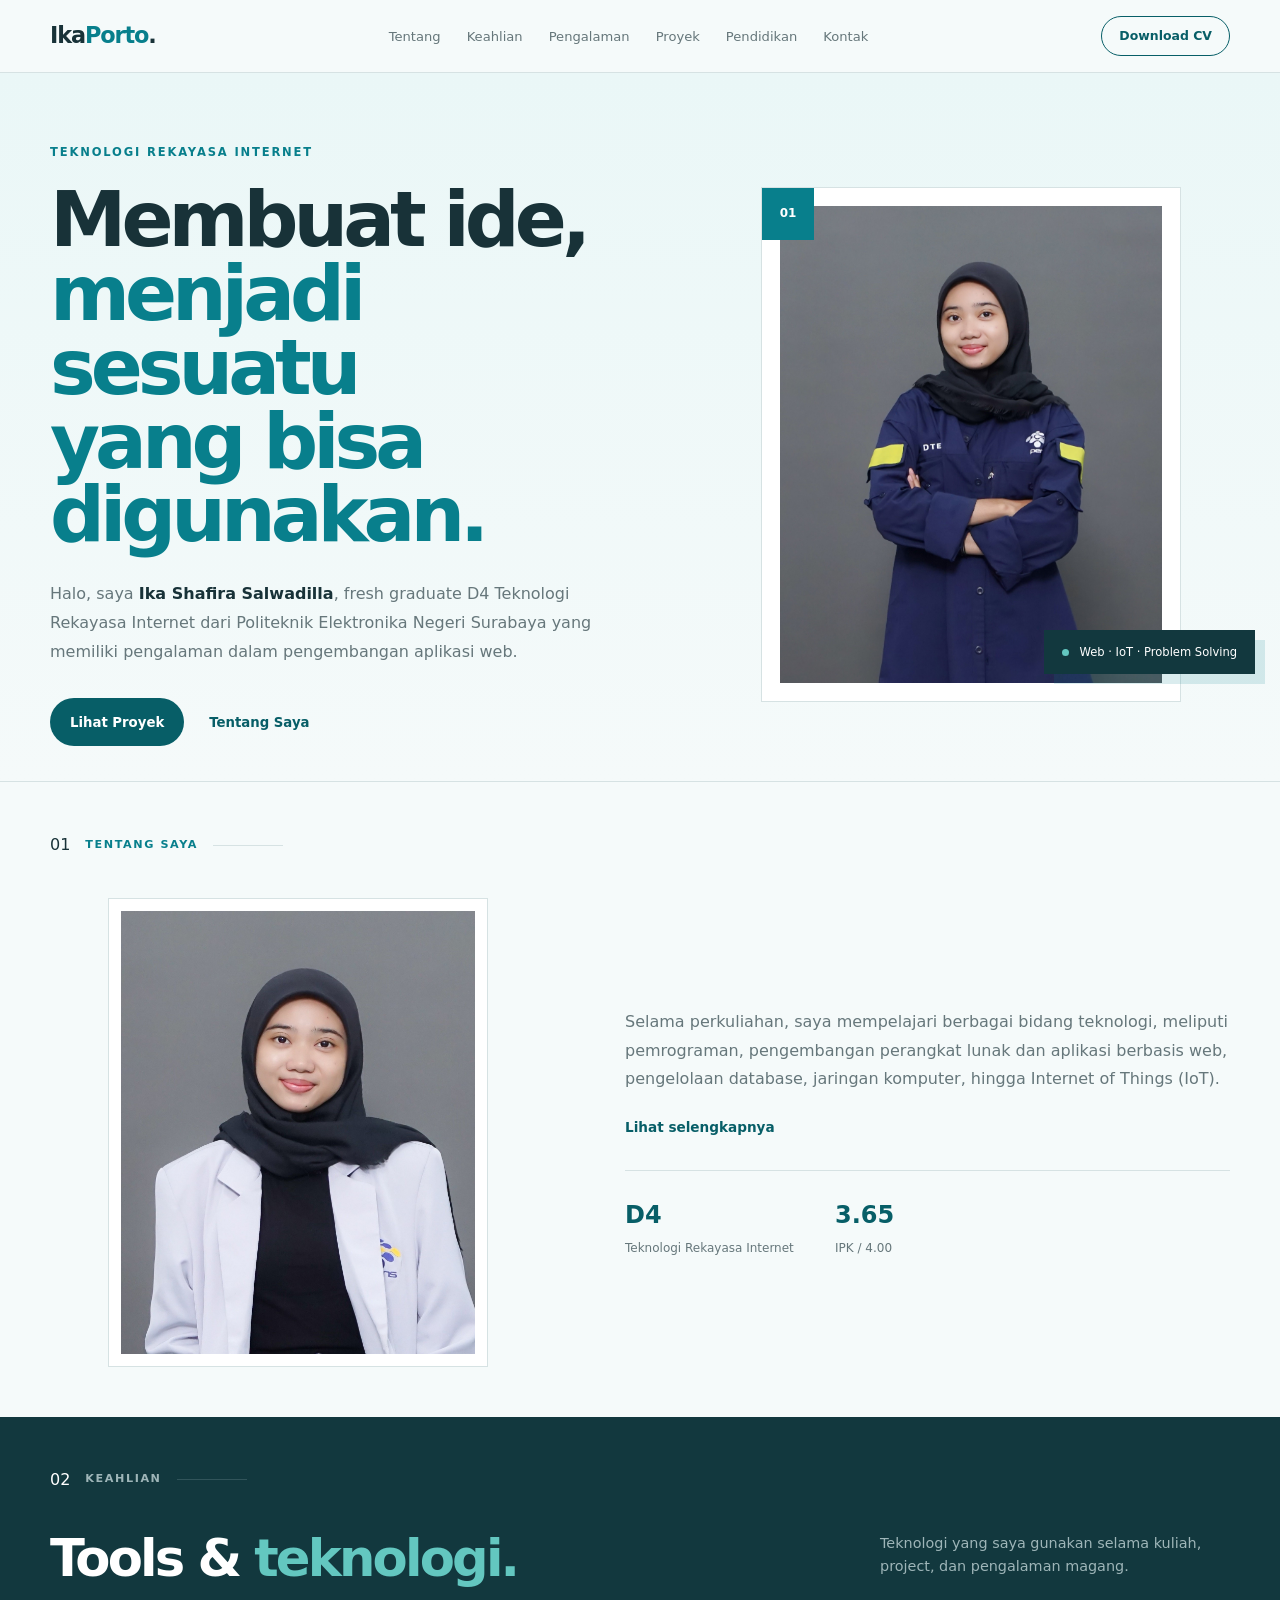
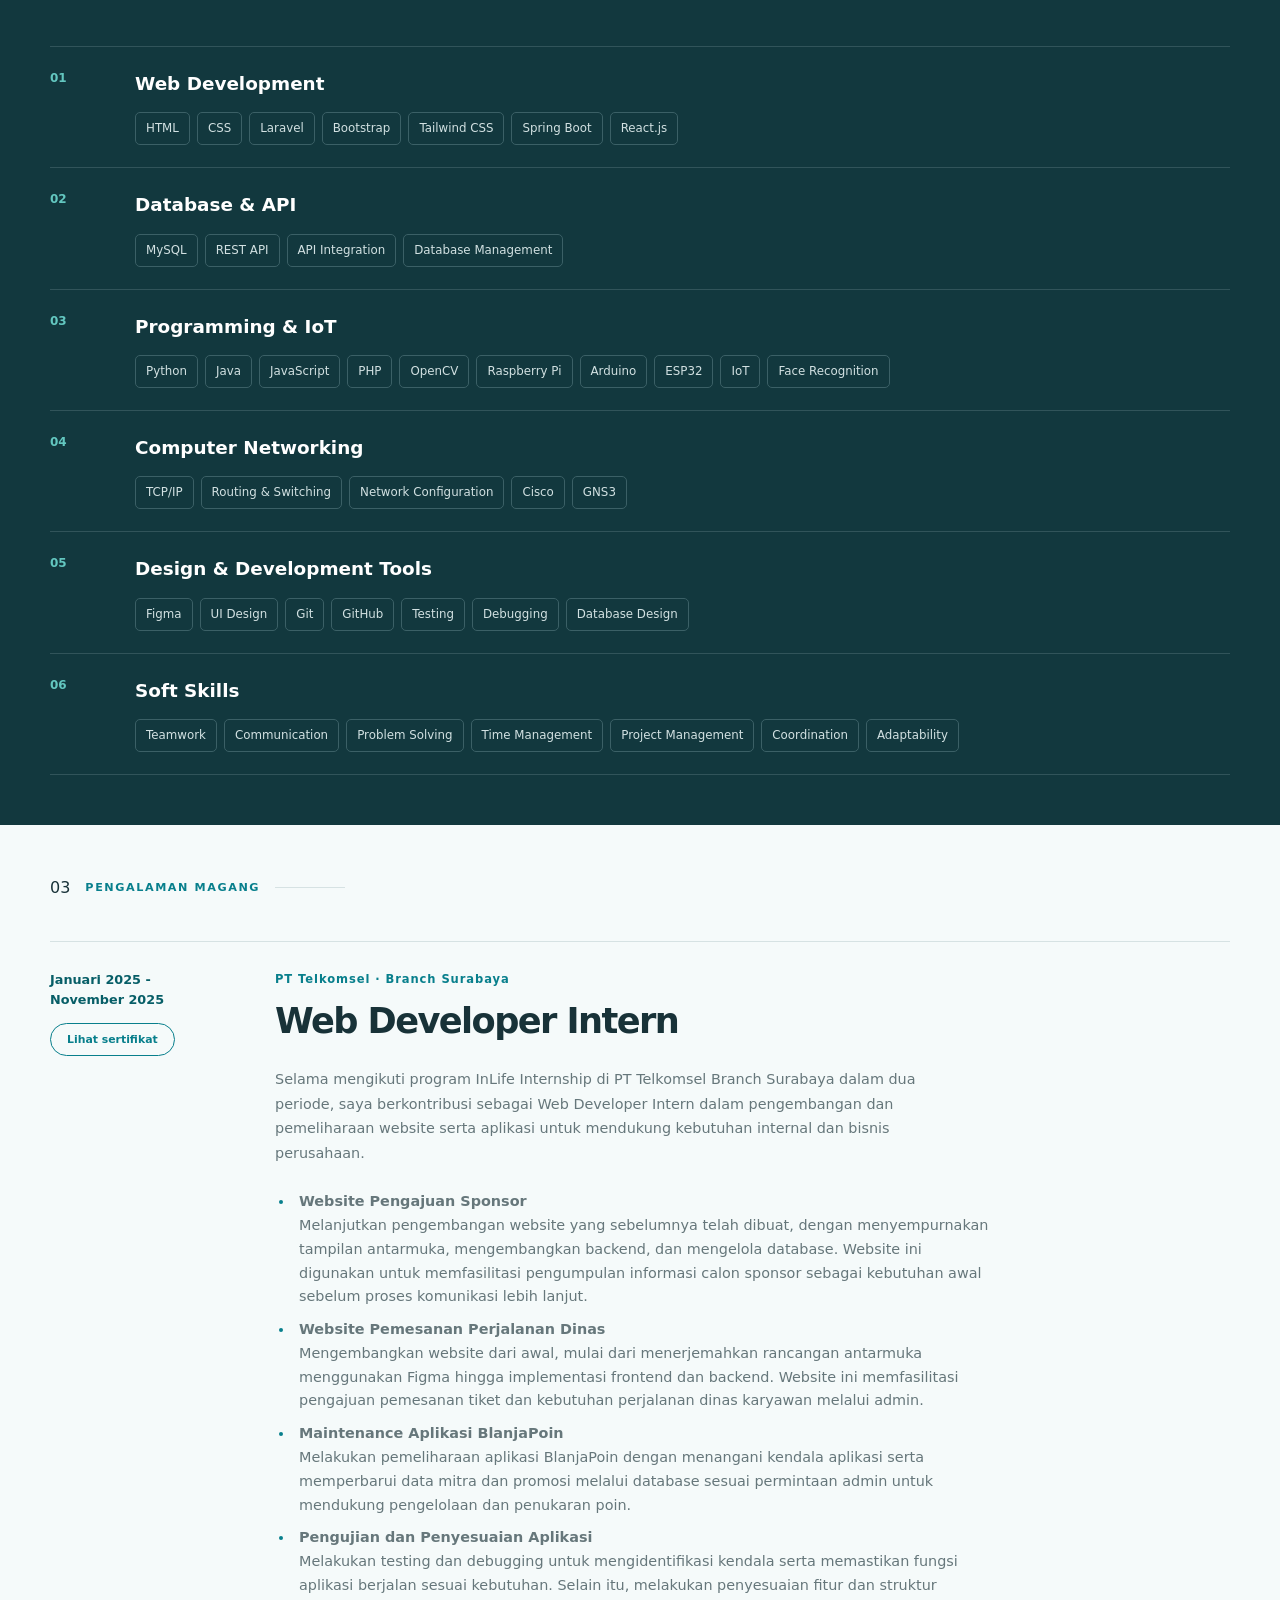
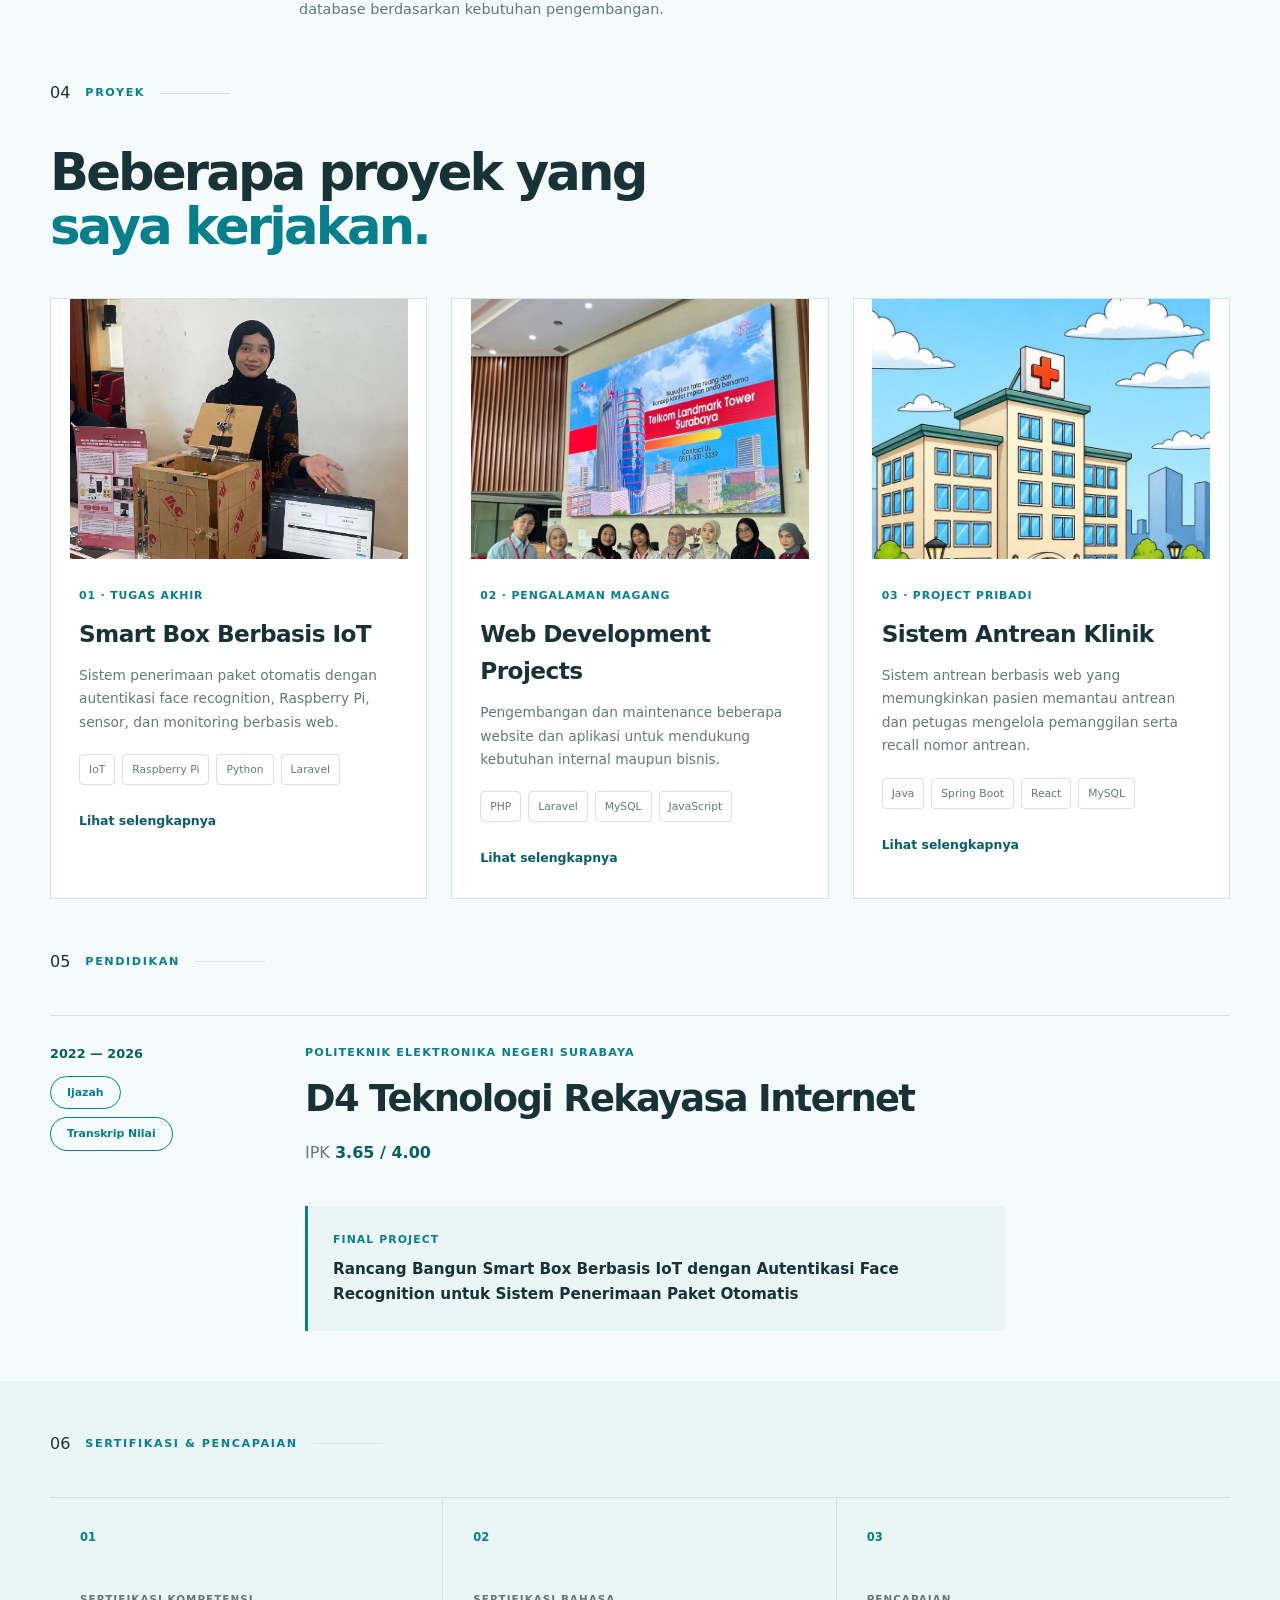
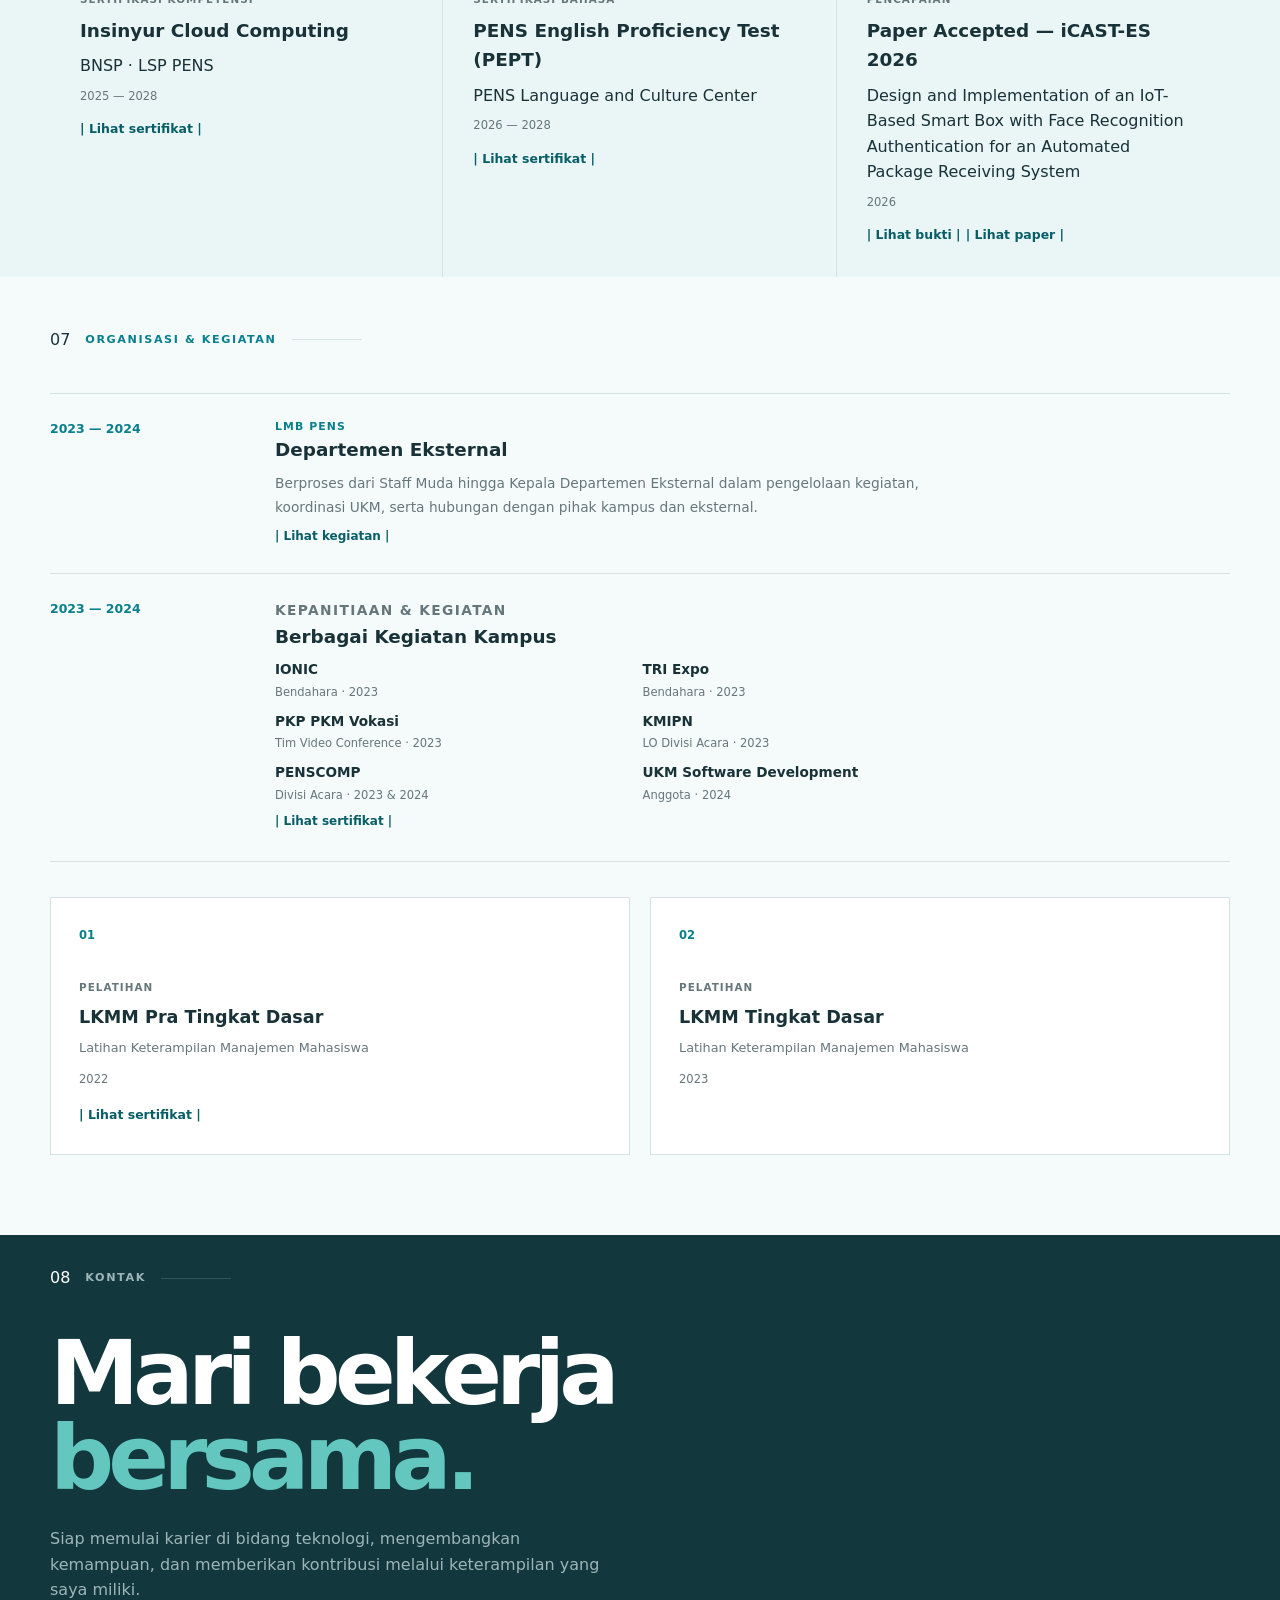
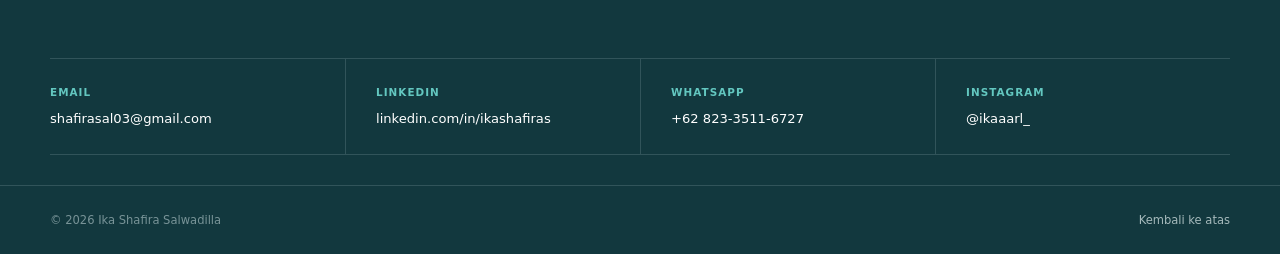
==== commit 59696f6f: "Update portfolio" ====
--- a/index.html
+++ b/index.html
@@ -162,25 +162,23 @@
 
           <div class="about__content">
             <p class="about__text">
-              Saya merupakan lulusan D4 Teknologi Rekayasa Internet dari 
-              Politeknik Elektronika Negeri Surabaya dengan IPK 3,65/4,00. 
               Selama perkuliahan, saya mempelajari berbagai bidang teknologi, 
-              meliputi pemrograman, pengembangan aplikasi berbasis web, pengelolaan database, 
-              jaringan komputer, hingga Internet of Things (IoT).
+              meliputi pemrograman, pengembangan perangkat lunak dan aplikasi berbasis web, 
+              pengelolaan database, jaringan komputer, hingga Internet of Things (IoT).
             </p>
             <div class="about__more" id="aboutMore">  
               <p class="about__text">
                 Saya memiliki pengalaman sebagai Web Developer Intern di PT Telkomsel Branch Surabaya, 
                 dengan kontribusi dalam pengembangan dan pemeliharaan beberapa website dan aplikasi. 
-                Pengalaman tersebut mencakup perancangan antarmuka, implementasi frontend dan backend, 
+                Pekerjaan tersebut mencakup implementasi antarmuka, pengembangan frontend dan backend, 
                 pengelolaan database, serta testing dan debugging untuk memastikan aplikasi berjalan sesuai kebutuhan.
-              </p>
               <p class="about__text">
-                Selain itu, saya mengembangkan Smart Box berbasis IoT sebagai Tugas Akhir dengan mengintegrasikan 
-                Raspberry Pi, Face Recognition, sensor, serta aplikasi monitoring berbasis web. Proyek ini memberikan 
-                pengalaman dalam mengembangkan solusi yang menggabungkan perangkat keras dan perangkat lunak. 
-                Saya senang mempelajari teknologi baru, menganalisis permasalahan, dan bekerja sama dalam tim untuk 
-                menghasilkan solusi yang fungsional dan bermanfaat.
+                Selain itu, saya mengembangkan Smart Box berbasis IoT sebagai Tugas Akhir 
+                dengan mengintegrasikan Raspberry Pi, Face Recognition, sensor, website monitoring, 
+                dan notifikasi Telegram. Saya juga mengembangkan proyek mandiri Sistem Antrean Klinik 
+                menggunakan Java Spring Boot, React.js, dan MySQL, mulai dari pengembangan hingga deployment 
+                aplikasi. Melalui pengalaman dan proyek tersebut, saya mengembangkan kemampuan analisis, 
+                pemecahan masalah, serta kerja sama tim, dan memiliki ketertarikan untuk terus mempelajari teknologi baru.
               </p>
             </div>  
 
@@ -328,6 +326,7 @@
                 <span>OpenCV</span>
                 <span>Raspberry Pi</span>
                 <span>Arduino</span>
+                <span>ESP32</span>
                 <span>IoT</span>
                 <span>Face Recognition</span>
               </div>
@@ -464,13 +463,13 @@
                 <strong>Website Pengajuan Sponsor</strong><br>
                 Melanjutkan pengembangan website yang sebelumnya telah dibuat, 
                 dengan menyempurnakan tampilan antarmuka, mengembangkan backend, dan mengelola database. 
-                Website ini digunakan untuk memfasilitasi pengumpulan informasi dan kebutuhan calon sponsor 
+                Website ini digunakan untuk memfasilitasi pengumpulan informasi calon sponsor sebagai kebutuhan awal
                 sebelum proses komunikasi lebih lanjut.
               </li>
 
               <li>
                 <strong>Website Pemesanan Perjalanan Dinas</strong><br>
-                Mengembangkan website dari awal, mulai dari perancangan antarmuka menggunakan 
+                Mengembangkan website dari awal, mulai dari menerjemahkan rancangan antarmuka menggunakan 
                 Figma hingga implementasi frontend dan backend. Website ini memfasilitasi pengajuan 
                 pemesanan tiket dan kebutuhan perjalanan dinas karyawan melalui admin.
               </li>
@@ -483,9 +482,10 @@
               </li>
 
               <li>
-                <strong>Pengujian dan Perbaikan Aplikasi</strong><br>
-                Melakukan testing dan debugging untuk mengidentifikasi serta memperbaiki kendala 
-                aplikasi. Selain itu, melakukan penyesuaian fitur dan struktur database sesuai kebutuhan pengembangan.
+                <strong>Pengujian dan Penyesuaian Aplikasi</strong><br>
+                Melakukan testing dan debugging untuk mengidentifikasi kendala serta memastikan 
+                fungsi aplikasi berjalan sesuai kebutuhan. Selain itu, melakukan penyesuaian fitur dan 
+                struktur database berdasarkan kebutuhan pengembangan.
               </li>
 
           </div>
@@ -654,7 +654,7 @@
           </p>
 
           <h3>
-          Sistem Antrian Klinik
+          Sistem Antrean Klinik
           </h3>
 
           <p class="project-card__description">
@@ -821,7 +821,7 @@
                 target="_blank"
                 class="credential__link"
               >
-              Lihat sertifikat 
+              | Lihat sertifikat | 
               </a>
 
             </div>
@@ -854,7 +854,7 @@
                   target="_blank"
                   class="credential__link"
                 >
-                  Lihat sertifikat 
+                  | Lihat sertifikat | 
                 </a>
 
             </div>
@@ -889,14 +889,14 @@
         target="_blank"
         class="credential__link"
       >
-        Lihat bukti 
+        | Lihat bukti |
       </a>
       <a
         href="files/paper.pdf"
         target="_blank"
         class="credential__link"
       >
-        Lihat paper 
+        | Lihat paper | 
       </a>
 
             </div>
@@ -962,7 +962,7 @@
       href="kegiatan/lmb-2024.html"
       class="activity__link"
     >
-      Lihat kegiatan 
+      | Lihat kegiatan | 
     </a>
 
   </div>
@@ -1026,7 +1026,7 @@
             href="files/panitia.pdf"
             class="activity__link"
           >
-            Lihat sertifikat 
+            | Lihat sertifikat |
           </a>
 
         </div>
@@ -1059,7 +1059,7 @@
       target="_blank"
       class="training-card__link"
     >
-      Lihat sertifikat 
+      | Lihat sertifikat | 
     </a>
 
   </article>
--- a/css/style.css
+++ b/css/style.css
@@ -3068,13 +3068,18 @@
 
 .project-detail {
   padding: 60px 0 55px;
+  margin-bottom: 0;
+  padding-bottom: 0;
+  margin-top: 20px;
+  padding-top: 20px;
+
 }
 
 .project-detail__top {
   display: flex;
   align-items: center;
   gap: 15px;
-  margin-bottom: 35px;
+  margin-bottom: 30px;
 }
 
 .project-detail__heading {
@@ -3130,7 +3135,11 @@
 ===================================================== */
 
 .project-detail__section {
-  padding: 55px 0;
+  padding: 30px 0;
+  margin-top: 20px;
+  padding-top: 20px;
+  margin-bottom: 0;
+  margin-bottom: 0;
 }
 
 .project-detail__section--soft {
@@ -3178,7 +3187,7 @@
 ===================================================== */
 
 .project-detail__heading-small {
-  margin-bottom: 28px;
+  margin-bottom: 20px;
 }
 
 
@@ -3710,9 +3719,8 @@
 
 
 .internship-intro {
-  max-width: 850px;
-
-  margin-bottom: 10px;
+  max-width: 1000px;
+  margin-bottom: 0;
 }
 
 
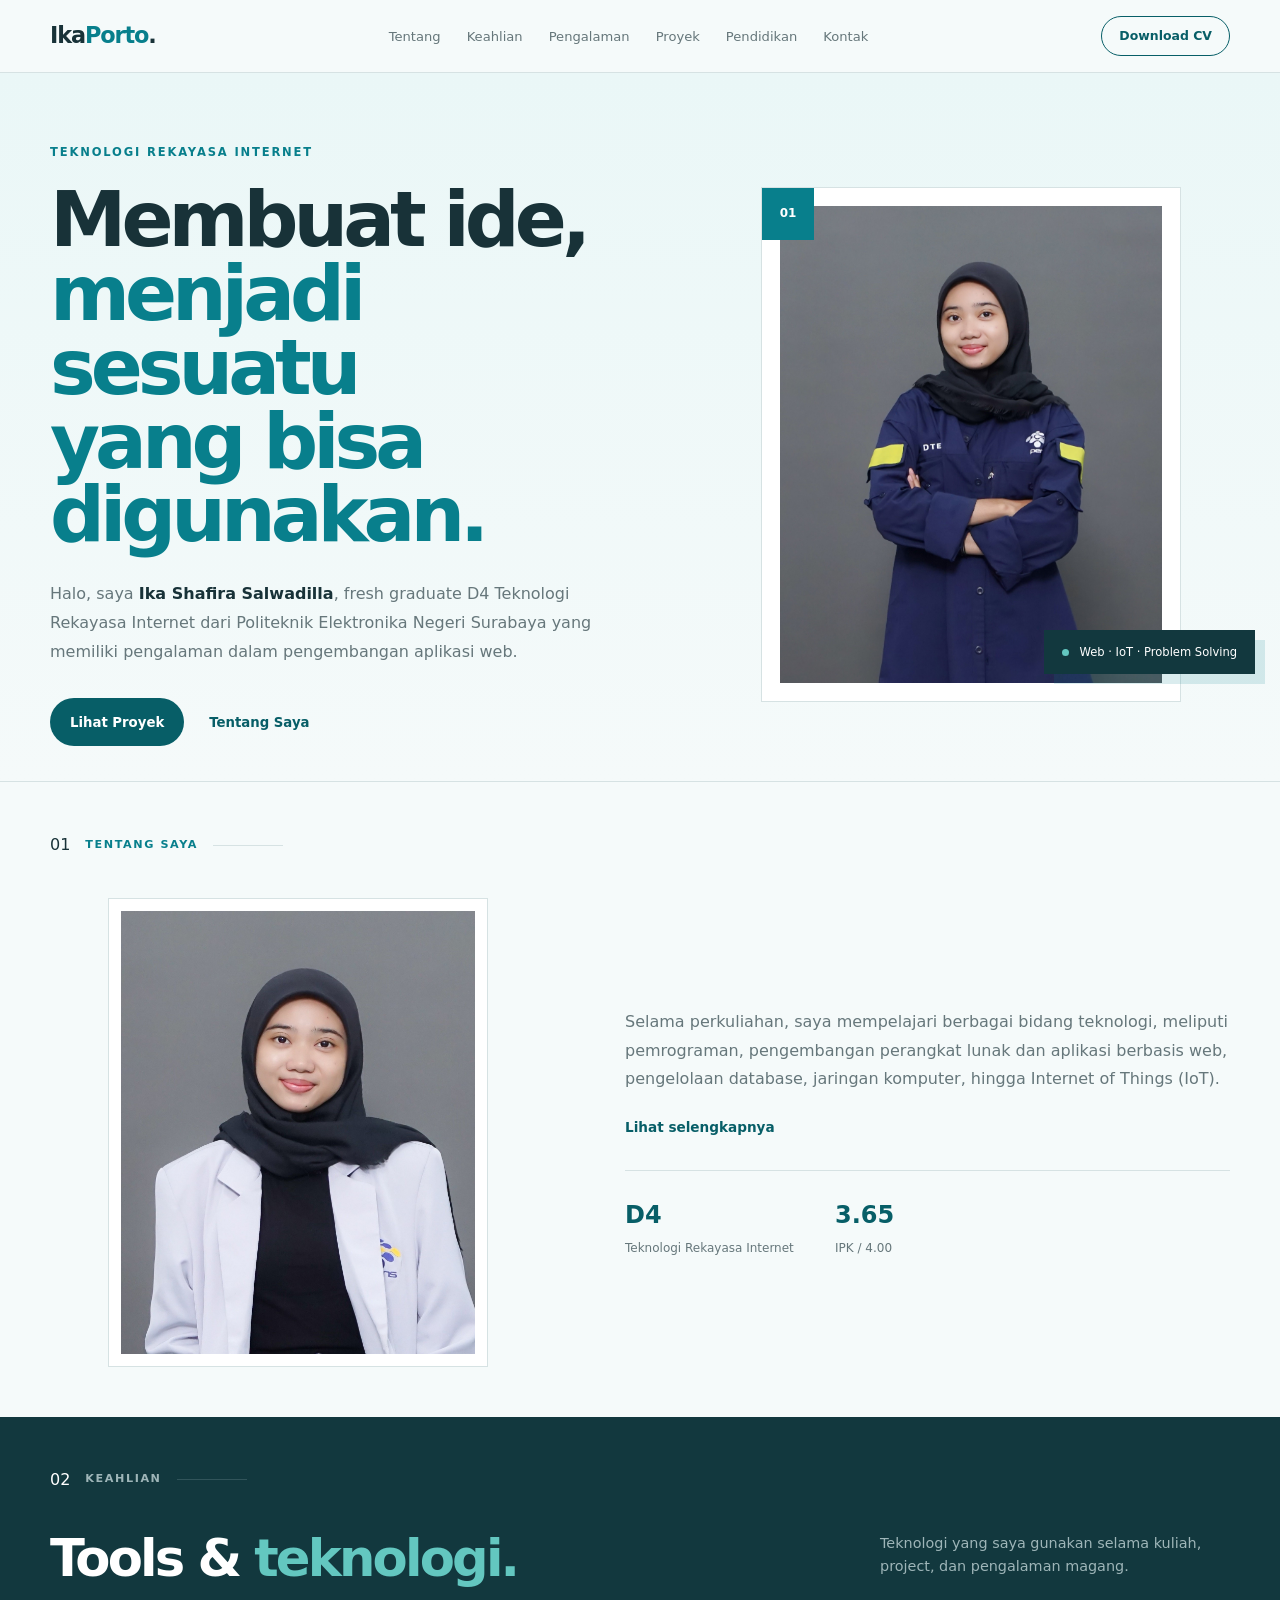
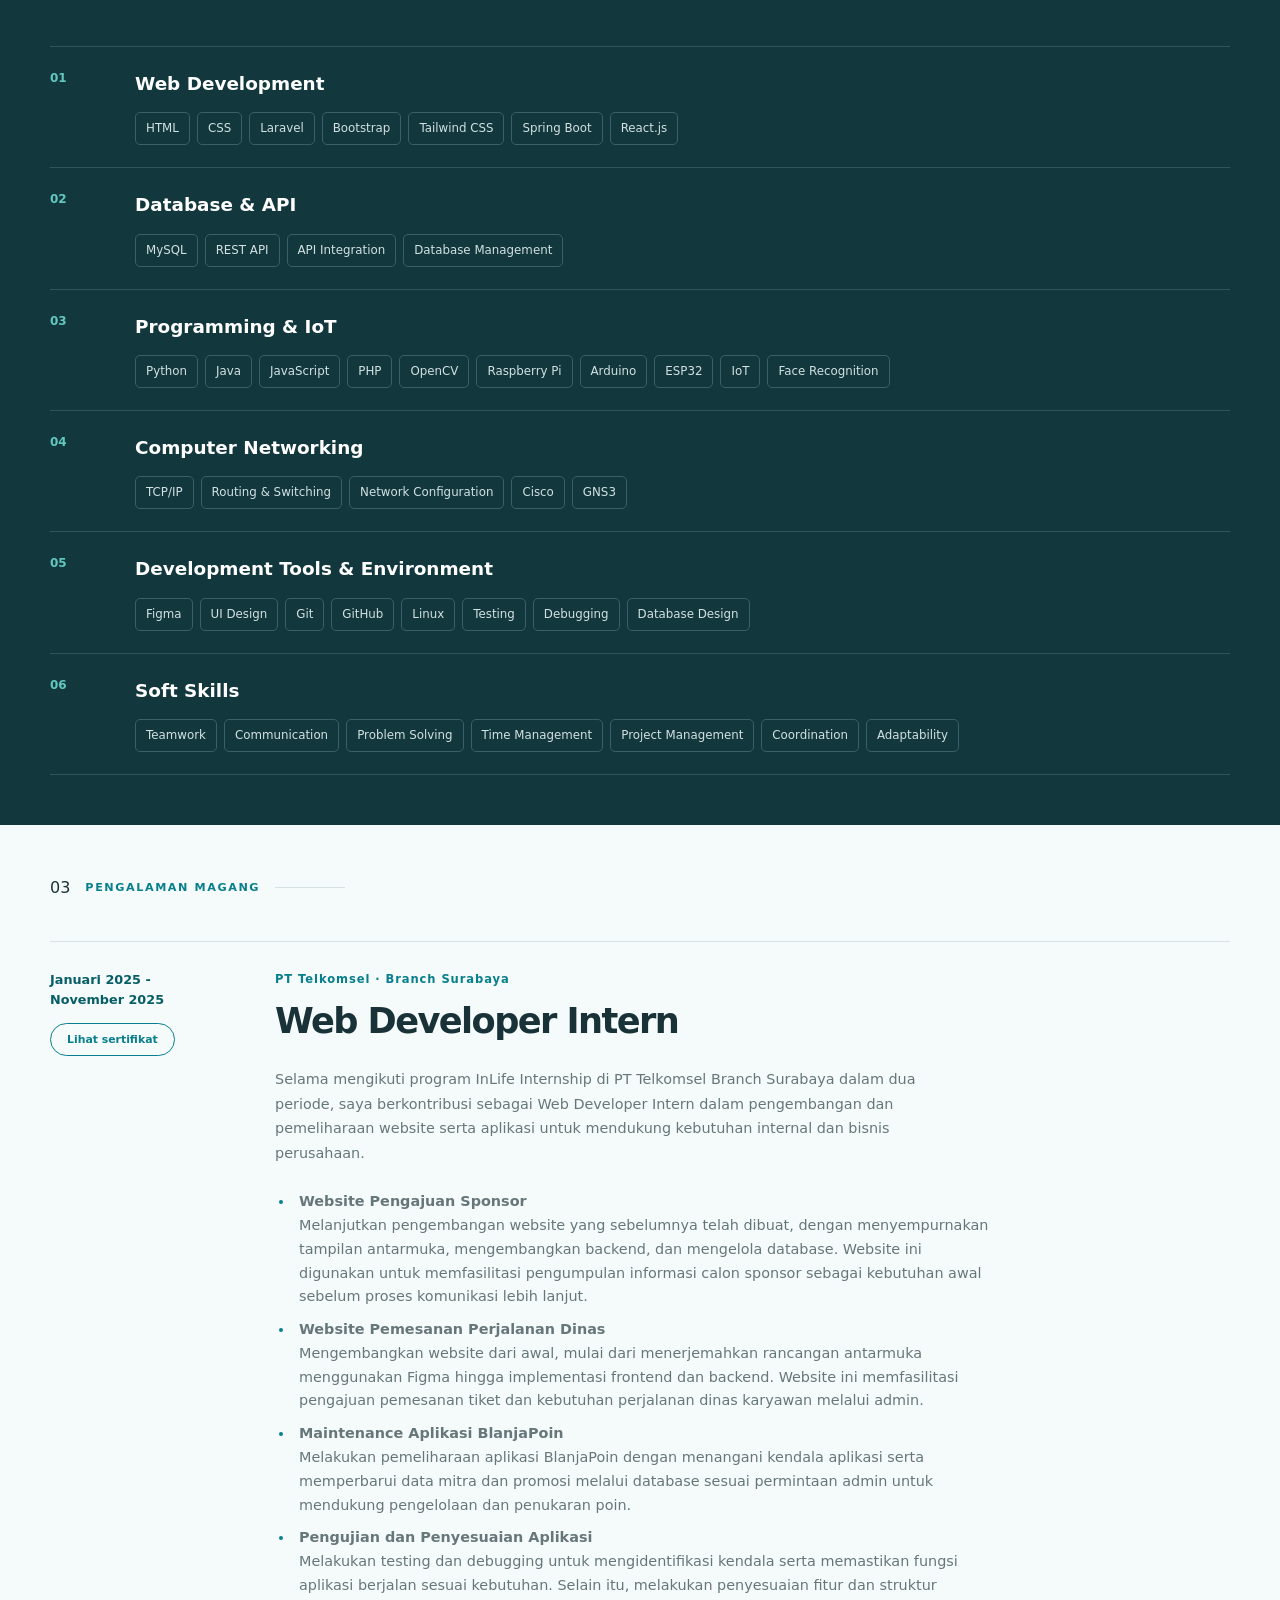
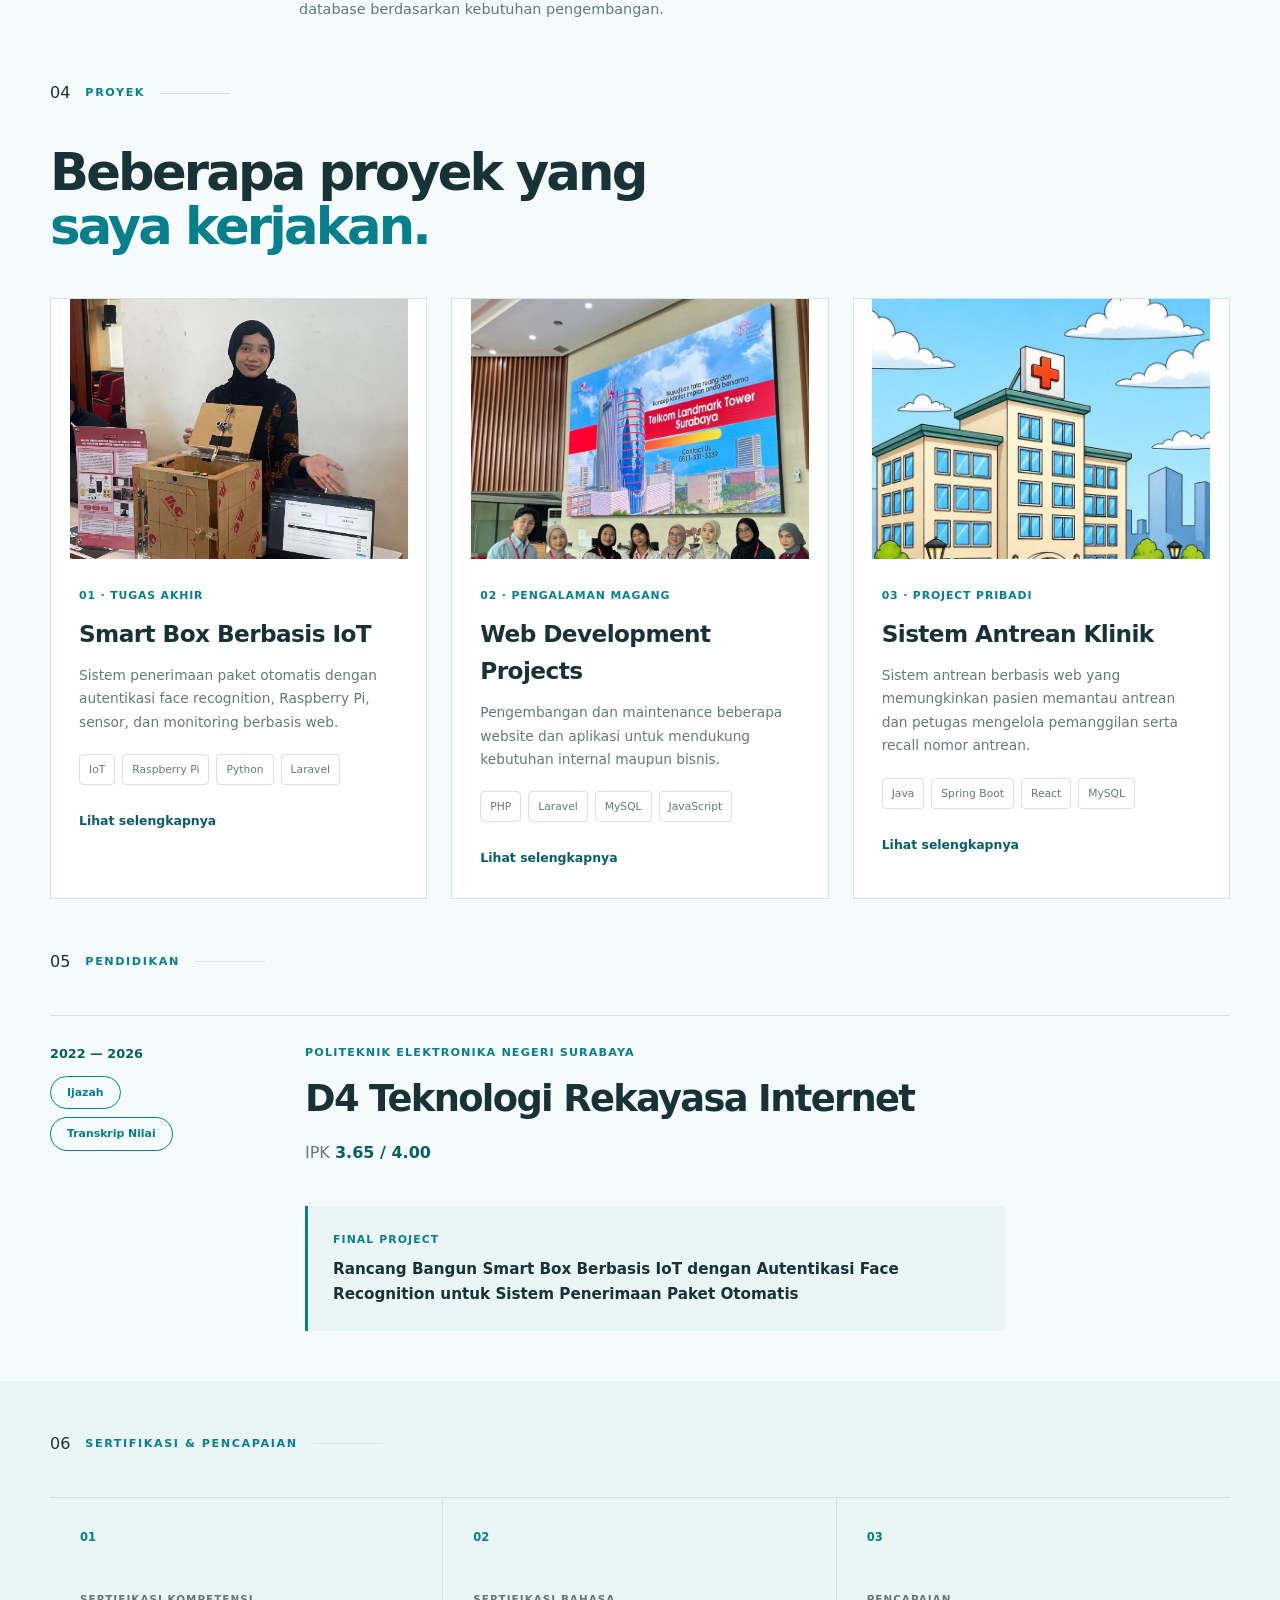
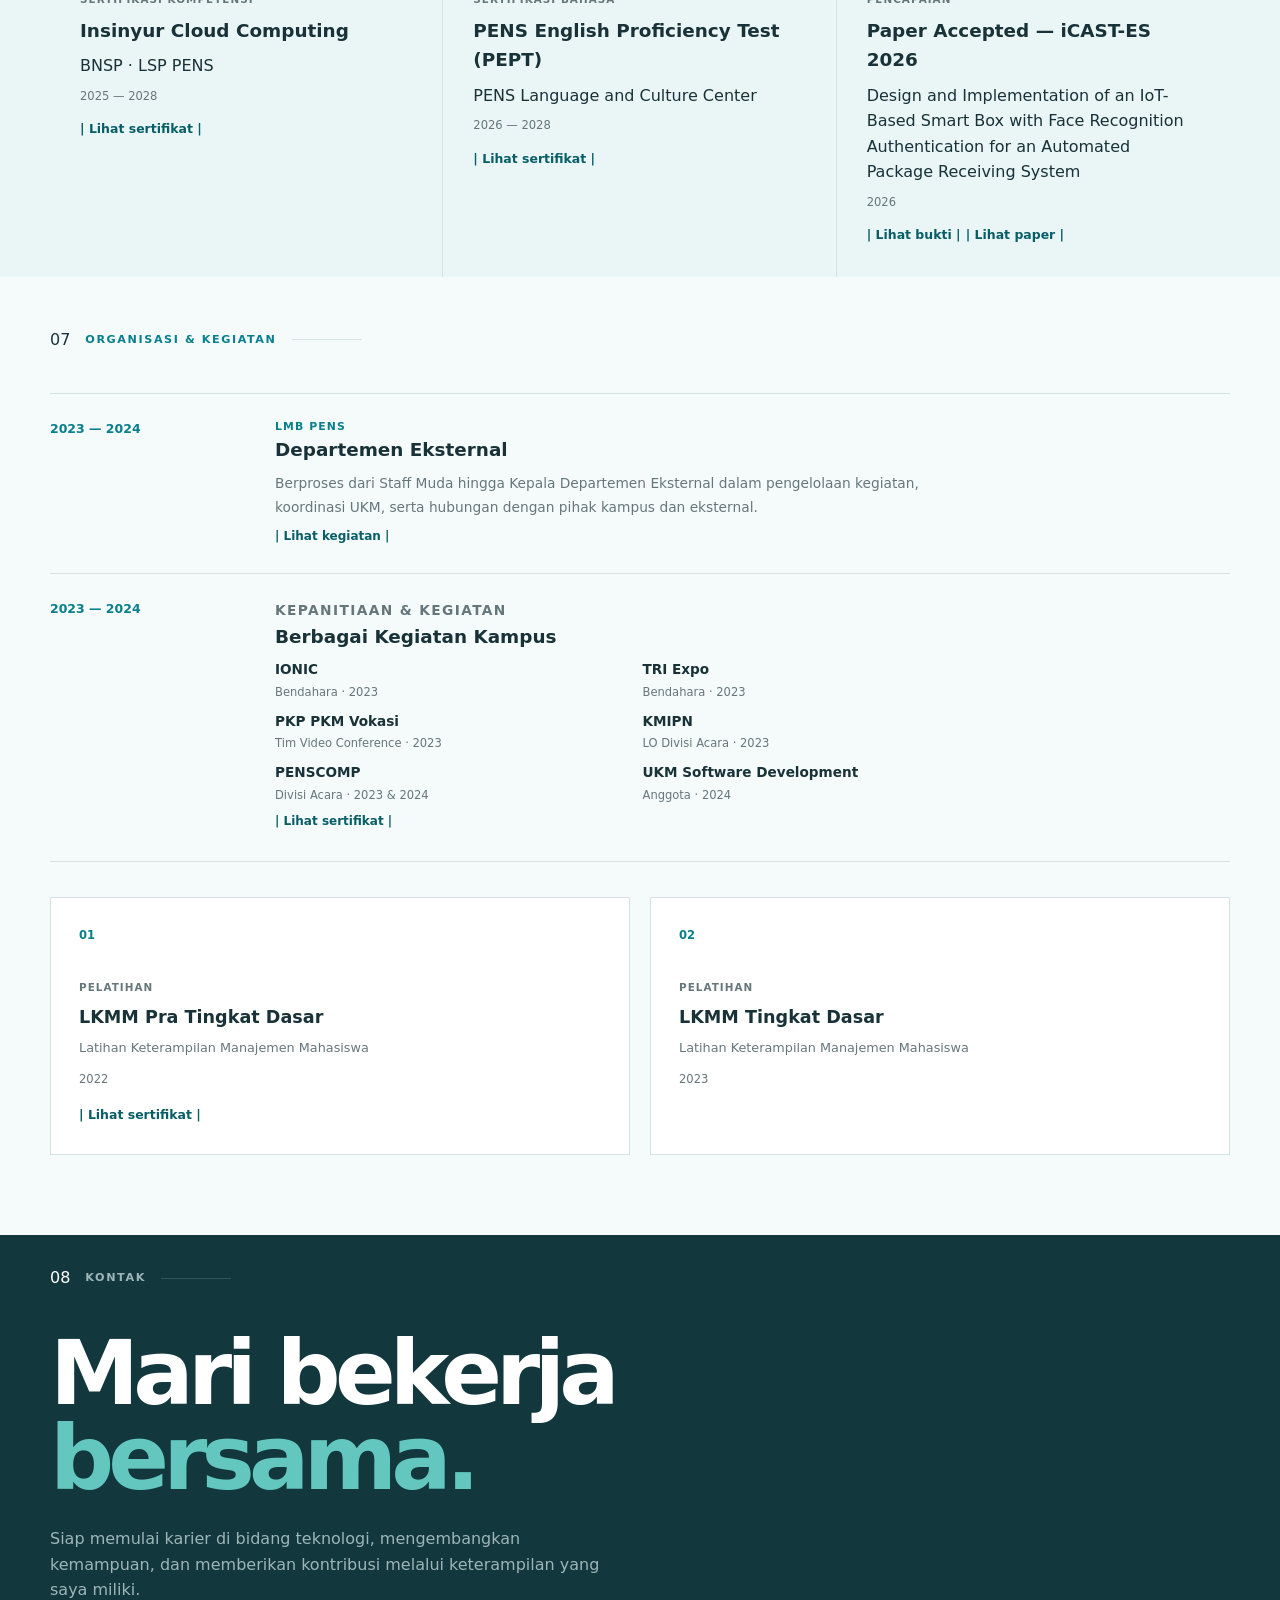
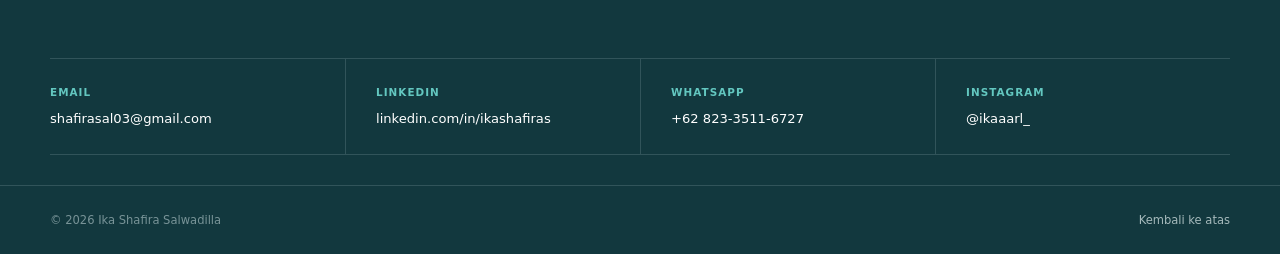
==== commit a953914e: "Update portfolio" ====
--- a/index.html
+++ b/index.html
@@ -364,13 +364,14 @@
             <div class="skill__content">
 
               <h3>
-                Design & Development Tools
+                Development Tools & Environment
               </h3>
               <div class="skill__tags">
                 <span>Figma</span>
                 <span>UI Design</span>
                 <span>Git</span>
                 <span>GitHub</span>
+                <span>Linux</span>
                 <span>Testing</span>
                 <span>Debugging</span>
                 <span>Database Design</span>
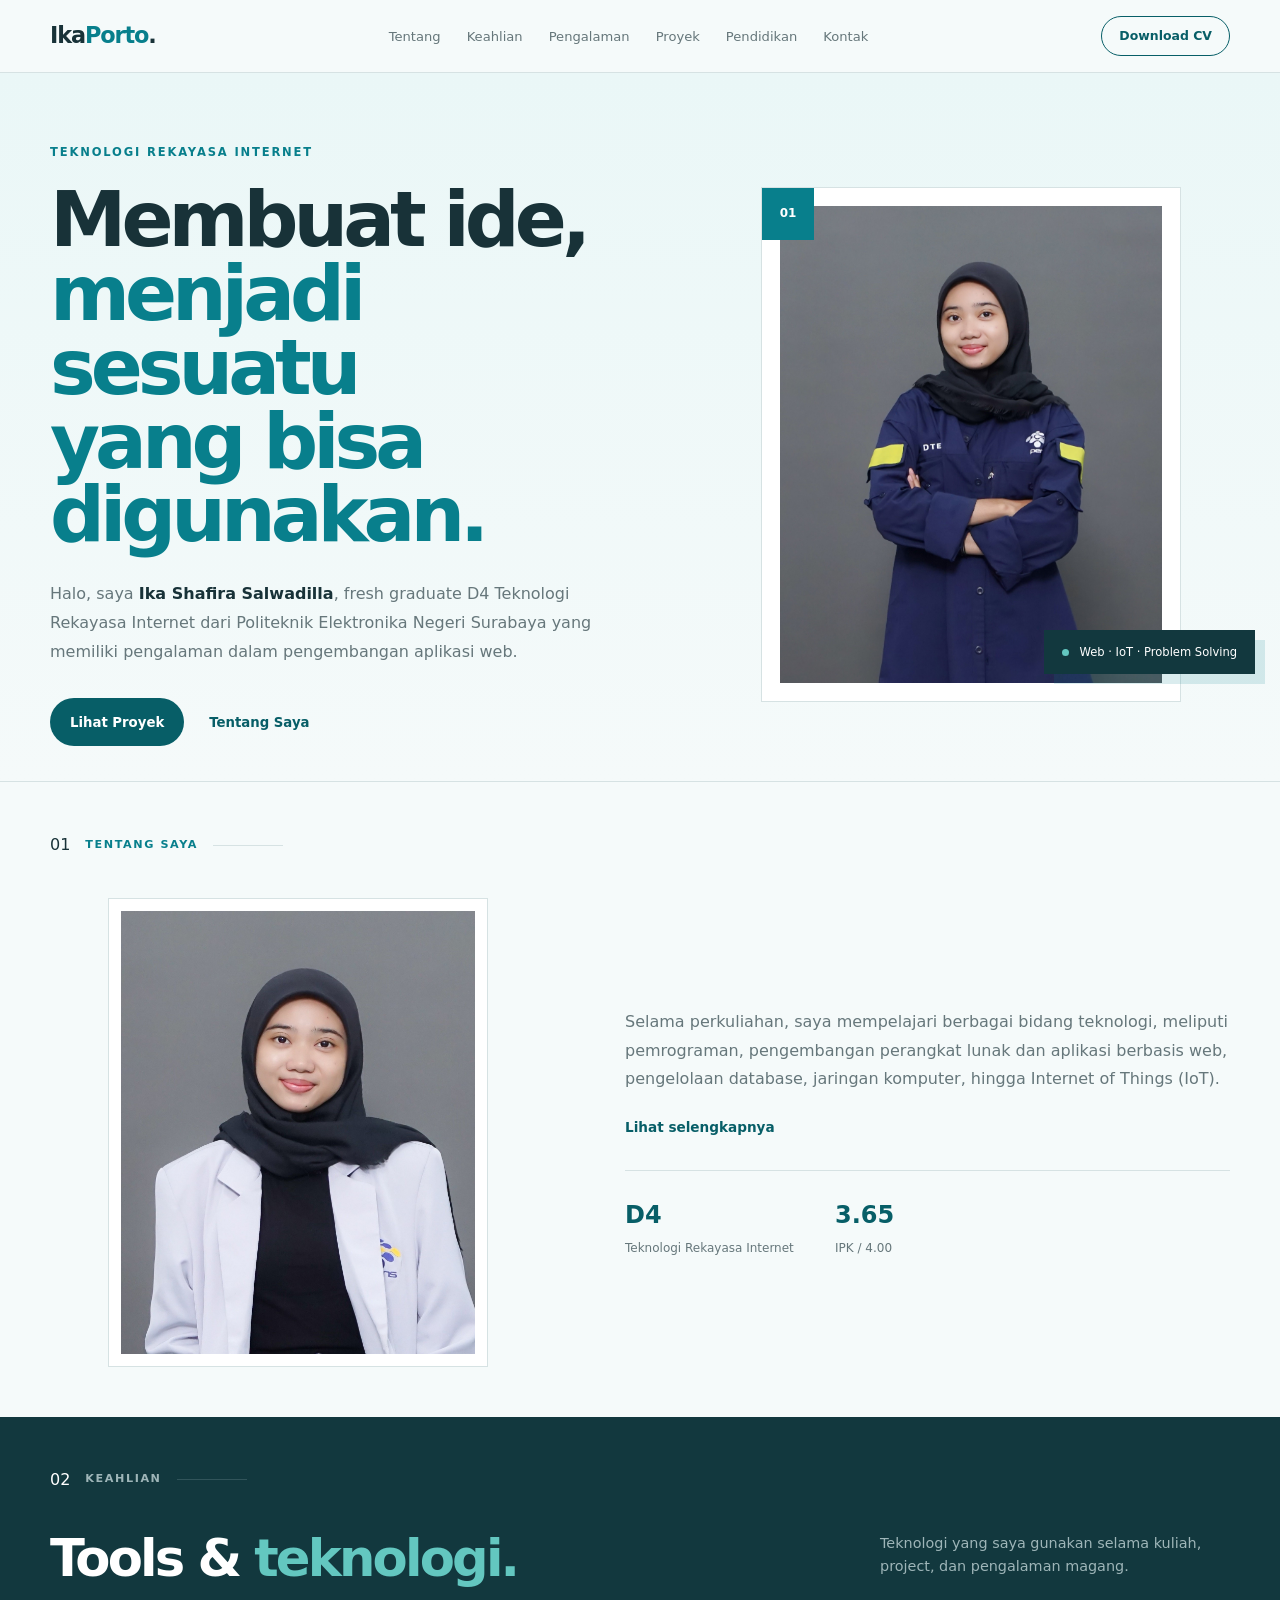
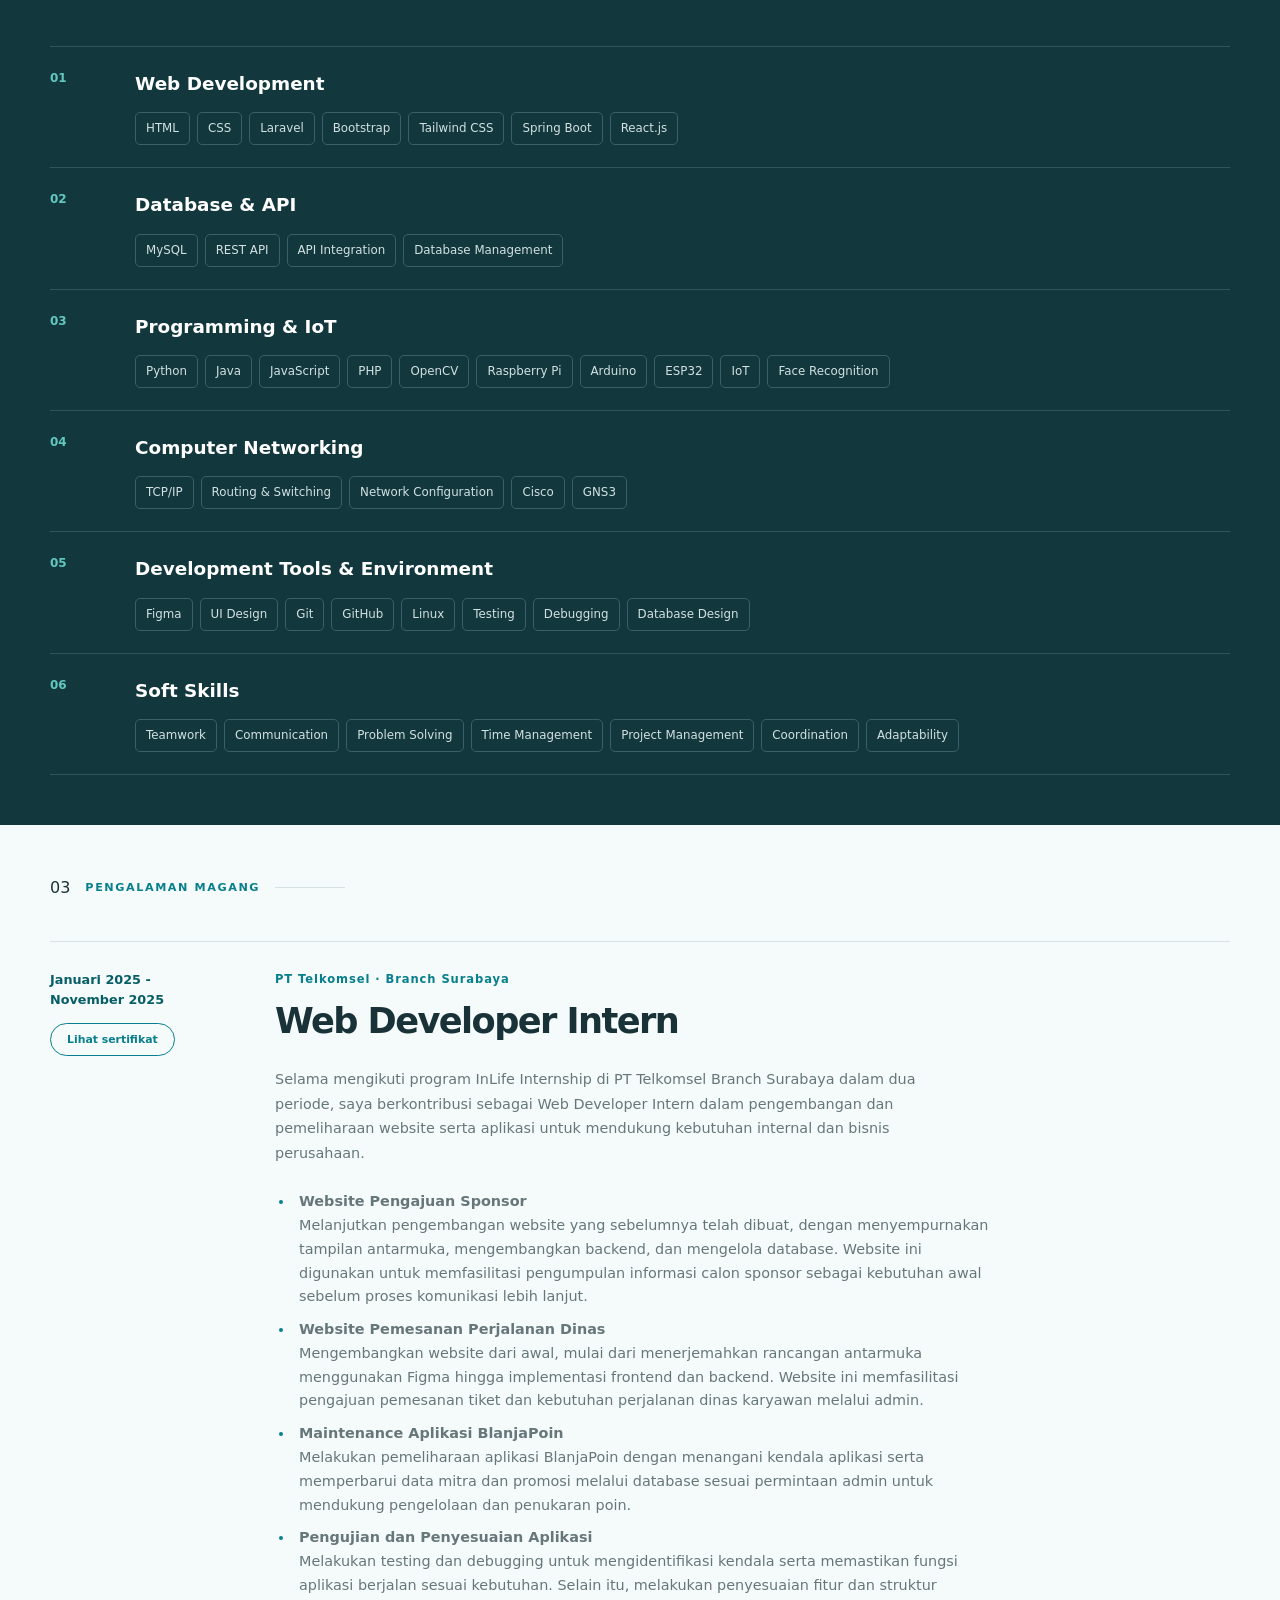
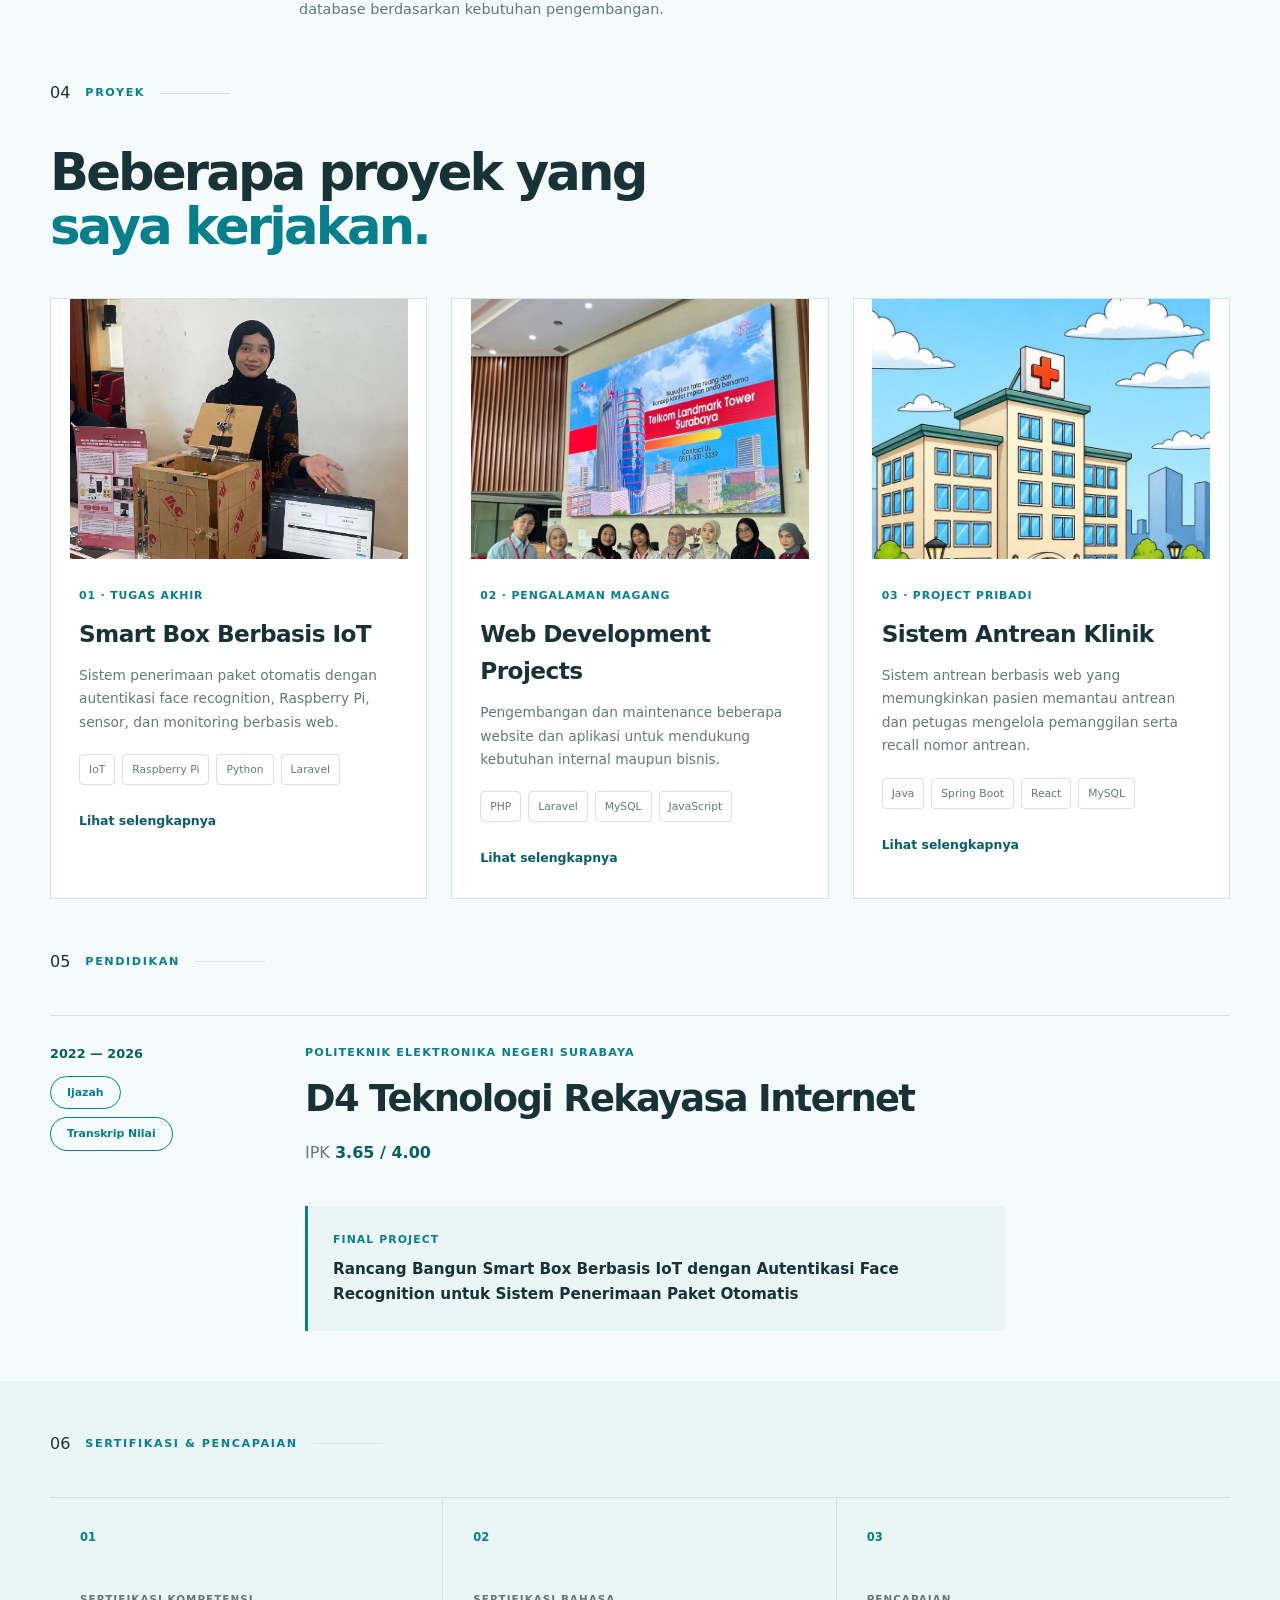
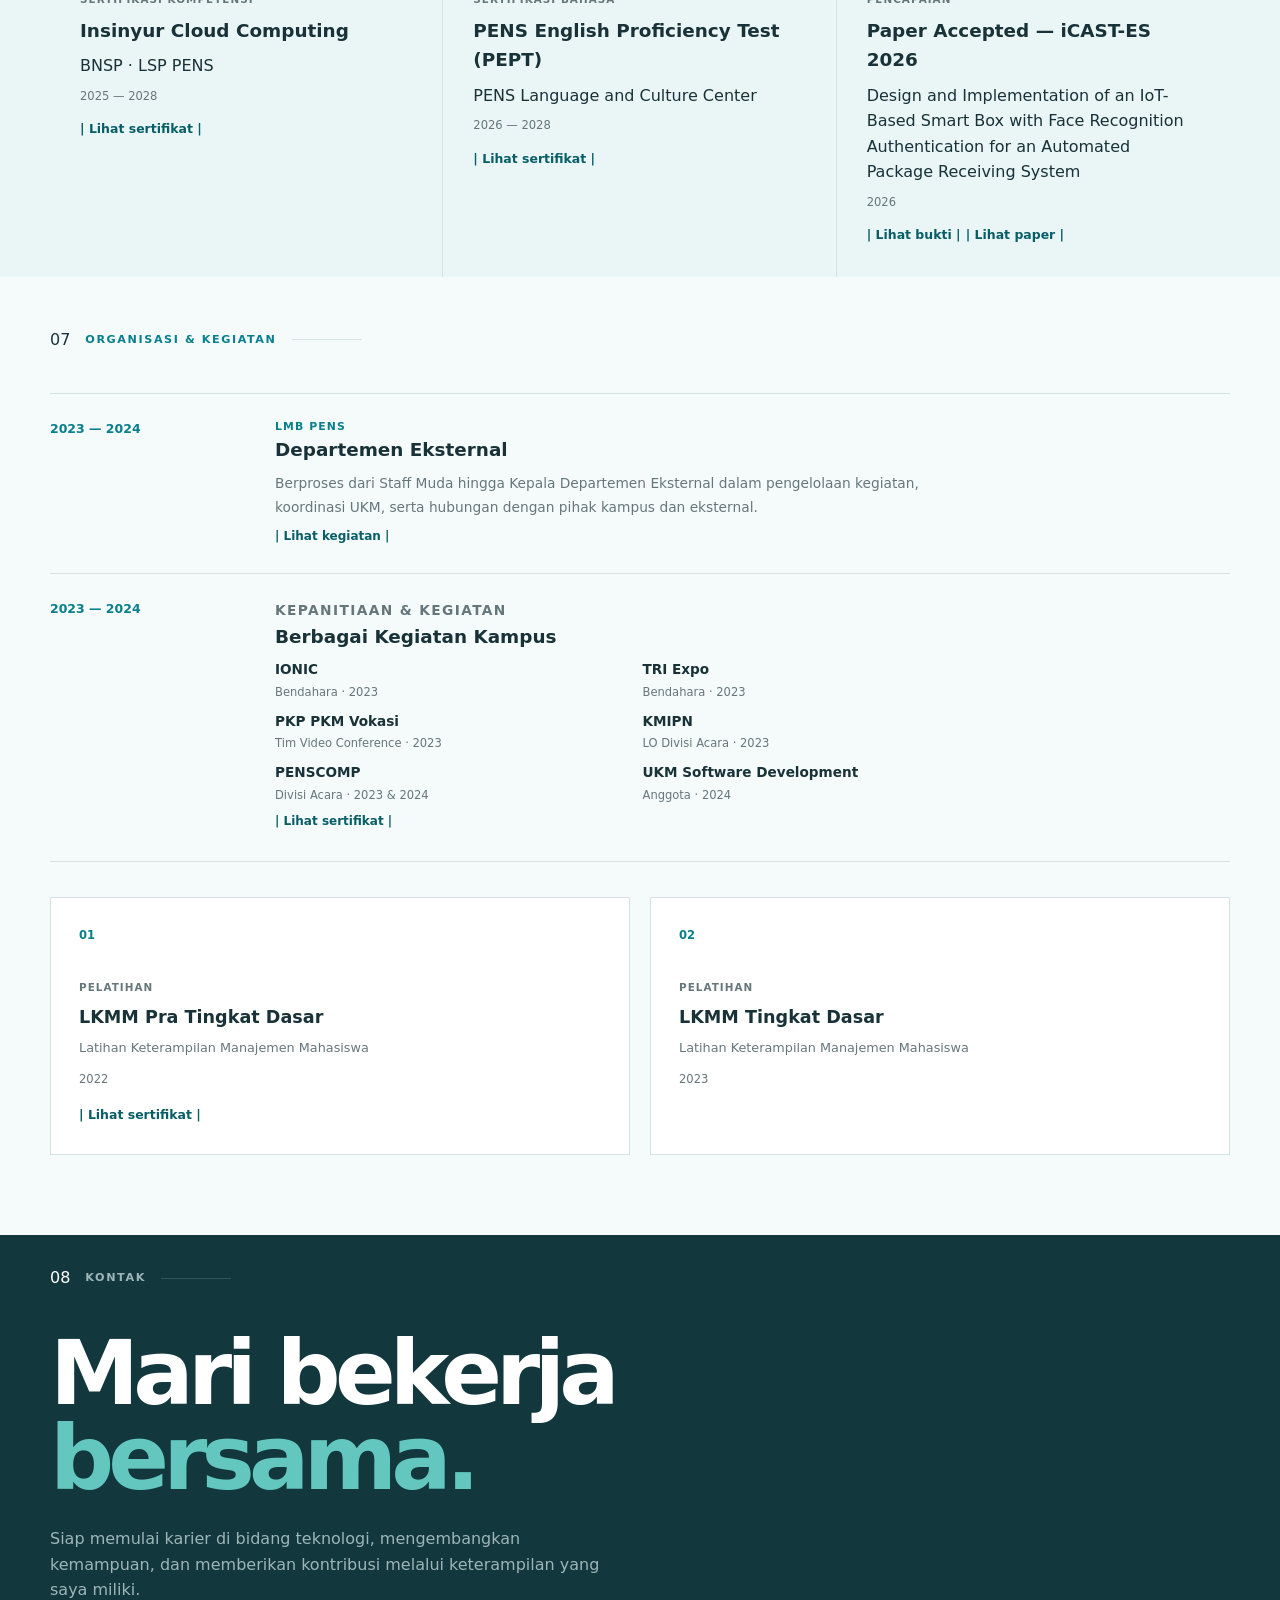
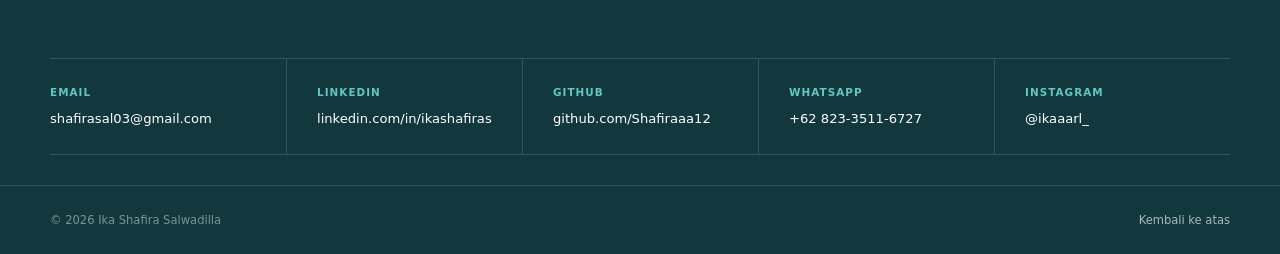
==== commit b53077c4: "Update portfolio" ====
--- a/index.html
+++ b/index.html
@@ -16,7 +16,7 @@
 
 <body>
 
-  <!-- ================= NAVBAR ================= -->
+  <!-- NAVBAR -->
 
   <header class="navbar">
     <div class="container navbar__inner">
@@ -56,7 +56,7 @@
 
   <main>
 
-    <!-- ================= HOME ================= -->
+    <!-- HOME  -->
 
     <section id="home" class="hero">
 
@@ -128,7 +128,7 @@
     </section>
 
 
-    <!-- ================= ABOUT ================= -->
+    <!-- ABOUT -->
 
     <section id="about" class="section">
 
@@ -214,7 +214,7 @@
     </section>
 
 
-    <!-- ================= SKILLS ================= -->
+    <!-- SKILLS  -->
 
     <section id="skills" class="section section--dark">
 
@@ -402,7 +402,7 @@
     </section>
 
 
-    <!-- ================= EXPERIENCE ================= -->
+    <!-- EXPERIENCE  -->
 
     <section id="experience" class="section">
 
@@ -498,7 +498,7 @@
     </section>
 
 
-    <!-- ================= PROJECTS ================= -->
+    <!-- PROJECTS  -->
 
 <section id="projects" class="section">
 
@@ -530,7 +530,7 @@
     <div class="projects">
 
 
-      <!-- ================= TA ================= -->
+      <!-- TA -->
 
       <article class="project-card">
 
@@ -583,7 +583,7 @@
       </article>
 
 
-      <!-- ================= TELKOMSEL ================= -->
+      <!--  TELKOMSEL-->
 
       <article class="project-card">
 
@@ -634,7 +634,7 @@
 
       </article>
 
-<!-- ================= SISTEM ANTRIAN ================= -->
+<!-- SISTEM ANTRIAN  -->
 
       <article class="project-card">
 
@@ -684,7 +684,7 @@
   </div>
 </section> 
   
-    <!-- ================= EDUCATION ================= -->
+    <!-- EDUCATION  -->
 
 <section id="education" class="section">
 
@@ -774,7 +774,7 @@
 </section>
 
 
-    <!-- ================= CERTIFICATION ================= -->
+    <!-- CERTIFICATION -->
 
     <section class="section section--light">
 
@@ -911,7 +911,7 @@
     </section>
 
 
-    <!-- ================= ORGANIZATION ================= -->
+    <!-- ORGANIZATION  -->
 
 <section class="section" id="organization">
 
@@ -1106,7 +1106,7 @@
 </section>
 
 
-    <!-- ================= CONTACT ================= -->
+    <!-- CONTACT -->
 
     <section id="contact" class="contact">
 
@@ -1148,42 +1148,45 @@
           </a>
 
           <a
-    href="linkedin.com/in/ikashafiras"
-    target="_blank"
-    rel="noopener noreferrer"
-  >
-    <span>LinkedIn</span>
-    linkedin.com/in/ikashafiras
-  </a>
-
-
-           <a
-        href="https://wa.me/6282335116727"
-        target="_blank"
-        rel="noopener"
-      >
-
-        <span>
-          WhatsApp
-        </span>
-
-        +62 823-3511-6727
-
-      </a>
-
-        <a
-        href="https://instagram.com/ikaaarl_"
-        target="_blank"
-        rel="noopener"
-      >
-
-        <span>
-          Instagram
-        </span>
-
-        @ikaaarl_
-
-      </a>
+            href="https://linkedin.com/in/ikashafiras"
+            target="_blank"
+            rel="noopener noreferrer"
+          >
+            <span>LinkedIn</span>
+              linkedin.com/in/ikashafiras
+          </a>
+
+          <a
+            href="https://github.com/Shafiraaa12"
+            target="_blank"
+            rel="noopener noreferrer"
+          >
+            <span>GitHub</span>
+              github.com/Shafiraaa12
+          </a>
+
+
+          <a
+            href="https://wa.me/6282335116727"
+            target="_blank"
+            rel="noopener"
+          >
+            <span>
+              WhatsApp
+            </span>
+            +62 823-3511-6727
+          </a>
+
+          <a
+            href="https://instagram.com/ikaaarl_"
+            target="_blank"
+            rel="noopener"
+          >
+            <span>
+              Instagram
+            </span>
+            @ikaaarl_
+          </a>
 
         </div>
 
@@ -1194,7 +1197,7 @@
   </main>
 
 
-  <!-- ================= FOOTER ================= -->
+  <!-- FOOTER -->
 
   <footer class="footer">
 
@@ -1213,7 +1216,7 @@
   </footer>
 
 
-  <!-- ================= JAVASCRIPT ================= -->
+  <!--  JAVASCRIPT  -->
 
   <script>
 
--- a/css/style.css
+++ b/css/style.css
@@ -1,6 +1,4 @@
-/* =====================================================
-   VARIABLES
-===================================================== */
+/* VARIABLES */
 
 :root {
 
@@ -25,9 +23,7 @@
 }
 
 
-/* =====================================================
-   RESET
-===================================================== */
+/* RESET */
 
 * {
   box-sizing: border-box;
@@ -35,236 +31,141 @@
   padding: 0;
 }
 
-
 html {
   scroll-behavior: smooth;
 }
 
-
 body {
-
   font-family:
     "Segoe UI",
     system-ui,
     -apple-system,
     BlinkMacSystemFont,
     sans-serif;
-
   background: var(--background);
-
   color: var(--text);
-
   line-height: 1.6;
-
-}
-
+}
 
 img {
   display: block;
   max-width: 100%;
 }
 
-
 a {
   color: inherit;
   text-decoration: none;
 }
 
-
 button {
   font-family: inherit;
 }
 
-
-/* =====================================================
-   CONTAINER
-===================================================== */
-
+/* CONTAINER */
 .container {
-
   width: min(
     1180px,
     calc(100% - 48px)
   );
-
   margin: 0 auto;
-
-}
-
-
-/* =====================================================
-   NAVBAR
-===================================================== */
-
+}
+
+/* NAVBAR */
 .navbar {
-
   position: sticky;
-
   top: 0;
-
   z-index: 1000;
-
   background: rgba(
     245,
     250,
     250,
     0.95
   );
-
   border-bottom: 1px solid var(--border);
-
   backdrop-filter: blur(12px);
-
-}
-
+}
 
 .navbar__inner {
-
   min-height: 72px;
-
   display: flex;
-
   align-items: center;
-
   justify-content: space-between;
-
   gap: 30px;
-
-}
-
+}
 
 .logo {
-
   font-size: 1.4rem;
-
   font-weight: 800;
-
   letter-spacing: -0.05em;
-
-}
-
+}
 
 .logo span {
   color: var(--brand);
 }
 
-
 .navbar__nav {
-
   display: flex;
-
   align-items: center;
-
   gap: 26px;
-
-}
-
+}
 
 .navbar__nav a {
-
   position: relative;
-
-  color: var(--text-light);
-
+  color: var(--text-light);
   font-size: 0.82rem;
-
   font-weight: 500;
-
   transition:
     color 0.2s ease;
-
-}
-
+}
 
 .navbar__nav a::after {
-
   content: "";
-
   position: absolute;
-
   left: 0;
-
   bottom: -6px;
-
   width: 0;
-
   height: 2px;
-
   background: var(--brand);
-
   transition:
     width 0.2s ease;
-
-}
-
+}
 
 .navbar__nav a:hover {
-
   color: var(--brand-dark);
-
-}
-
+}
 
 .navbar__nav a:hover::after {
-
   width: 100%;
-
-}
-
+}
 
 .navbar__button {
-
   padding: 9px 17px;
-
   border: 1px solid var(--brand-dark);
-
   border-radius: 999px;
-
   color: var(--brand-dark);
-
   font-size: 0.78rem;
-
   font-weight: 650;
-
   transition:
     background 0.2s ease,
     color 0.2s ease;
-
-}
-
+}
 
 .navbar__button:hover {
-
   background: var(--brand-dark);
-
   color: var(--white);
-
-}
-
+}
 
 .navbar__toggle {
-
   display: none;
-
   border: 0;
-
   background: transparent;
-
   color: var(--text);
-
   cursor: pointer;
-
   font-size: 1.4rem;
-
-}
-
-
-/* =====================================================
-   HERO
-===================================================== */
-
+}
+
+/* HERO */
 .hero {
-
   padding: 35px 0 70px;
   margin-bottom: 0;
   padding-bottom: 0;
@@ -280,7 +181,6 @@
 }
 
 .hero__inner {
-
   display: grid;
   grid-template-columns:
     minmax(0, 1.05fr)
@@ -290,16 +190,11 @@
   padding: 35px 0;
 }
 
-
 .hero__content {
-
   max-width: 680px;
-
-}
-
+}
 
 .hero__label {
-
   margin: 0 0 22px;
   color: var(--brand);
   font-size: 0.72rem;
@@ -307,9 +202,7 @@
   letter-spacing: 0.16em;
 }
 
-
 .hero h1 {
-
   margin: 0 0 28px;
   font-size: clamp(
     3.2rem,
@@ -321,16 +214,12 @@
   font-weight: 750;
 }
 
-
 .hero h1 span {
-
   display: block;
   color: var(--brand);
 }
 
-
 .hero__description {
-
   max-width: 620px;
   margin: 0 0 13px;
   color: var(--text-light);
@@ -338,101 +227,60 @@
   line-height: 1.8;
 }
 
-
 .hero__description strong {
-
   color: var(--text);
 }
 
-
 .hero__actions {
-
   display: flex;
-
   align-items: center;
-
   gap: 25px;
-
   margin-top: 32px;
-
   flex-wrap: wrap;
-
 }
 
 .button {
-
   display: inline-flex;
-
   align-items: center;
-
   gap: 12px;
-
   min-height: 48px;
-
   padding: 0 20px;
-
   border-radius: 999px;
-
   font-size: 0.83rem;
-
   font-weight: 650;
-
   transition:
     transform 0.2s ease,
     background 0.2s ease;
-
-}
-
+}
 
 .button:hover {
-
   transform: translateY(-2px);
-
-}
-
+}
 
 .button--primary {
-
   background: var(--brand-dark);
-
   color: var(--white);
-
-}
-
+}
 
 .button--primary:hover {
-
   background: var(--brand);
-
-}
-
+}
 
 .button--text {
-
   padding-left: 0;
-
   color: var(--brand-dark);
-
-}
-
+}
 
 .button--text:hover {
-
-  color: var(--brand);
-
-}
-
-
-/* =====================================================
-   HERO IMAGE
-===================================================== */
-
+  color: var(--brand);
+}
+
+/* HERO IMAGE */
 .hero__visual {
   position: relative;
   display: flex;
   justify-content: center;
 }
-
 
 .hero__image-box {
   position: relative;
@@ -445,7 +293,6 @@
   border: 1px solid var(--border);
 }
 
-
 .hero__image-box img {
   width: 100%;
   aspect-ratio: 4 / 5;
@@ -453,7 +300,6 @@
   object-position: center;
   display: block;
 }
-
 
 .hero__image-number {
   position: absolute;
@@ -469,7 +315,6 @@
   font-size: 0.75rem;
   font-weight: 750;
 }
-
 
 .hero__caption {
   position: absolute;
@@ -488,7 +333,6 @@
     );
 }
 
-
 .hero__caption span {
   display: inline-block;
   width: 7px;
@@ -498,35 +342,21 @@
   background: var(--brand-light);
 }
 
-
-/* =====================================================
-   SECTIONS
-===================================================== */
-
+/* SECTIONS */
 .section {
-
   padding: 50px 0;
-
-}
-
+}
 
 .section--light {
-
   background: var(--background-soft);
   margin-bottom: 0;
   padding-bottom: 0;
-
-}
-
+}
 
 .section--dark {
-
   background: var(--dark);
-
   color: var(--white);
-
-}
-
+}
 
 .section__top {
   display: flex;
@@ -563,10 +393,7 @@
   background: #31545a;
 }
 
-/* =====================================================
-   ABOUT
-===================================================== */
-
+/* ABOUT */
 .about {
   display: grid;
   grid-template-columns: 0.9fr 1.1fr;
@@ -574,11 +401,7 @@
   gap: 80px;
 }
 
-
-/* =========================
-   FOTO
-========================= */
-
+/* FOTO */
 .about__visual {
   display: flex;
   justify-content: center;
@@ -599,15 +422,10 @@
   object-position: center;
 }
 
-
-/* =========================
-   CONTENT
-========================= */
-
+/* CONTENT */
 .about__content {
   max-width: 700px;
 }
-
 .about__text {
   margin: 0 0 20px;
   color: var(--text-light);
@@ -615,11 +433,7 @@
   line-height: 1.8;
 }
 
-
-/* =========================
-   TEKS TAMBAHAN
-========================= */
-
+/*  TEKS TAMBAHAN */
 .about__more {
   display: none;
 }
@@ -628,11 +442,7 @@
   display: block;
 }
 
-
-/* =========================
-   TOMBOL
-========================= */
-
+/* TOMBOL */
 .about__toggle {
   display: inline-flex;
   align-items: center;
@@ -655,11 +465,7 @@
   margin-left: 6px;
 }
 
-
-/* =========================
-   FACTS
-========================= */
-
+/* FACTS */
 .about__facts {
   display: grid;
   grid-template-columns: repeat(3, 1fr);
@@ -686,64 +492,41 @@
   line-height: 1.5;
 }
 
-/* =====================================================
-   SKILLS
-===================================================== */
-
+/* SKILLS */
 .skills__heading {
-
   display: grid;
-
   grid-template-columns:
     1fr
     350px;
-
   gap: 80px;
-
   margin-bottom: 60px;
-
-}
-
+}
 
 .skills__heading h2 {
-
   max-width: 650px;
-
   font-size: clamp(
     2.2rem,
     4vw,
     3.7rem
   );
-
   line-height: 1.05;
-
   letter-spacing: -0.055em;
-
-}
-
+}
 
 .skills__heading h2 span {
-
   color: var(--brand-light);
-
-}
-
+}
 
 .skills__heading > p {
-
   color: #9eb5b8;
-
   font-size: 0.9rem;
-
 }
 
 .skills {
   border-top: 1px solid #31545a;
 }
 
-
 .skill {
-
   display: grid;
   grid-template-columns:
     60px
@@ -753,23 +536,16 @@
   border-bottom: 1px solid #31545a;
 }
 
-
 .skill__number {
-
   color: var(--brand-light);
-
   font-size: 0.75rem;
-
   font-weight: 700;
-
-}
-
+}
 
 .skill__content h3 {
   margin-bottom: 14px;
   font-size: 1.15rem;
 }
-
 
 .skill__tags {
   display: flex;
@@ -777,40 +553,23 @@
   gap: 7px;
 }
 
-
 .skill__tags span {
-
   padding: 6px 10px;
-
   border: 1px solid #3b6066;
-
   color: #d2e1e2;
-
   border-radius: 5px;
-
   font-size: 0.74rem;
-
-}
-
-
-/* =====================================================
-   EXPERIENCE
-===================================================== */
-
+}
+
+/* EXPERIENCE */
 .experience {
-
   display: grid;
-
   grid-template-columns:
     170px
     1fr;
-
   gap: 55px;
-
   padding-top: 28px;
-
   border-top: 1px solid var(--border);
-
 }
 
 .section:has(.experience) {
@@ -818,15 +577,10 @@
   margin-bottom: 0;
 }
 
-
 .experience__period {
-
   color: var(--brand-dark);
-
   font-size: 0.8rem;
-
   font-weight: 700;
-
 }
 
 .experience__link {
@@ -837,43 +591,25 @@
   margin-top: 12px;
 }  
 
-
 /*.experience__duration {
-
   margin-top: 3px;
-
-  color: var(--text-light);
-
+  color: var(--text-light);
   font-size: 0.7rem;
-
   letter-spacing: 0.1em;
-
 }*/
 
-
 .experience__company {
-
   margin-bottom: 5px;
-
-  color: var(--brand);
-
+  color: var(--brand);
   font-size: 0.72rem;
-
-  font-weight: 750;
-
+  font-weight: 750;
   letter-spacing: 0.08em;
-
-}
-
+}
 
 .experience__content h2 {
-
   margin: 0 0 18px;
-
   font-size: 2.2rem;
-
   letter-spacing: -0.045em;
-
 }
 
 .experience__list {
@@ -902,10 +638,7 @@
   line-height: 1.7;
 }
 
-/* =====================================================
-   PROJECTS
-===================================================== */
-
+/* PROJECTS */
 .section:has(.projects) {
   padding-bottom: 0;
   margin-bottom: 0;
@@ -935,11 +668,7 @@
   line-height: 1.7;
 }
 
-
-/* =========================
-   PROJECT CARDS
-========================= */
-
+/* PROJECT CARDS */
 .projects {
   display: grid;
   grid-template-columns: repeat(3, 1fr);
@@ -952,11 +681,7 @@
   background: var(--white);
 }
 
-
-/* =========================
-   COVER
-========================= */
-
+/* COVER */
 .project-card__image {
   width: 90%;
   max-height: 260px;
@@ -979,11 +704,7 @@
   transform: scale(1.03);
 }
 
-
-/* =========================
-   CONTENT
-========================= */
-
+/* CONTENT */
 .project-card__content {
   padding: 28px;
 }
@@ -1010,11 +731,7 @@
   line-height: 1.7;
 }
 
-
-/* =========================
-   TAGS
-========================= */
-
+/* TAGS */
 .project-card__tags {
   display: flex;
   flex-wrap: wrap;
@@ -1030,11 +747,7 @@
   font-size: 0.67rem;
 }
 
-
-/* =========================
-   LINK
-========================= */
-
+/* LINK*/
 .project-card__link {
   color: var(--brand-dark);
   font-size: 0.78rem;
@@ -1046,318 +759,174 @@
   color: var(--brand);
 }
 
-
-/* =====================================================
-   EDUCATION
-===================================================== */
-
+/* EDUCATION */
 .education {
-
   display: grid;
-
   grid-template-columns:
     200px
     1fr;
-
   gap: 55px;
-
   padding-top: 28px;
-
   border-top: 1px solid var(--border);
-
-}
-
+}
 
 .education__year {
-
   color: var(--brand-dark);
-
   font-size: 0.8rem;
-
   font-weight: 700;
-
-}
-
+}
 
 .education__documents {
-
   display: flex;
-
   flex-direction: column;
-
   align-items: flex-start;
-
   gap: 8px;
-
   margin-top: 12px;
-
-}
-
+}
 
 .education__document {
-
   display: inline-flex;
-
   align-items: center;
-
   justify-content: center;
-
   padding: 7px 16px;
-
   border: 1px solid var(--brand);
-
   border-radius: 999px;
-
-  color: var(--brand);
-
+  color: var(--brand);
   font-size: 0.68rem;
-
   font-weight: 700;
-
   text-decoration: none;
-
   transition:
     background 0.25s ease,
     color 0.25s ease,
     transform 0.25s ease;
-
-}
-
+}
 
 .education__document:hover {
-
   background: var(--brand);
-
   color: var(--white);
-
   transform: translateY(-2px);
-
-}
-
+}
 
 .education__institution {
-
   margin-bottom: 8px;
-
-  color: var(--brand);
-
+  color: var(--brand);
   font-size: 0.7rem;
-
-  font-weight: 750;
-
+  font-weight: 750;
   letter-spacing: 0.1em;
-
-}
-
+}
 
 .education__content h2 {
-
   font-size: 2.3rem;
-
   letter-spacing: -0.045em;
-
-}
-
+}
 
 .education__gpa {
-
   margin-top: 12px;
-
-  color: var(--text-light);
-
-}
-
+  color: var(--text-light);
+}
 
 .education__gpa strong {
-
   color: var(--brand-dark);
-
-}
-
+}
 
 .education__final {
-
   max-width: 700px;
-
   margin-top: 40px;
-
   padding: 25px;
-
   background: var(--background-soft);
-
   border-left: 3px solid var(--brand);
-
-}
-
+}
 
 .education__final p {
-
   margin-bottom: 9px;
-
-  color: var(--brand);
-
+  color: var(--brand);
   font-size: 0.68rem;
-
-  font-weight: 750;
-
+  font-weight: 750;
   letter-spacing: 0.1em;
-
-}
-
+}
 
 .education__final h3 {
-
   font-size: 0.95rem;
-
   font-weight: 550;
-
-}
-
-
-/* =====================================================
-   EDUCATION - MOBILE
-===================================================== */
-
+}
+
+/* EDUCATION - MOBILE */
 @media (max-width: 768px) {
-
   .education {
-
     display: block;
-
     padding-top: 30px;
-
-  }
-
+  }
 
   .education__year {
-
     margin-bottom: 25px;
-
-  }
-
+  }
 
   .education__documents {
-
     flex-direction: row;
-
     flex-wrap: wrap;
-
     gap: 8px;
-
     margin-top: 12px;
-
-  }
-
+  }
 
   .education__document {
-
     padding: 7px 15px;
-
     font-size: 0.68rem;
-
-  }
-
+  }
 
   .education__content h2 {
-
     font-size: 1.8rem;
-
     line-height: 1.1;
-
-  }
-
+  }
 
   .education__gpa {
-
     margin-top: 12px;
-
-  }
-
+  }
 
   .education__final {
-
     margin-top: 30px;
-
-  }
-
-}
-
-
-/* =====================================================
-   CREDENTIALS
-===================================================== */
-
+  }
+}
+
+/* CREDENTIALS */
 .credentials {
-
   display: grid;
-
   grid-template-columns:
     repeat(3, 1fr);
-
   border-top: 1px solid var(--border);
-
-}
-
+}
 
 .credential {
-
   padding: 30px;
-
   border-right: 1px solid var(--border);
-
-}
-
+}
 
 .credential:last-child {
-
   border-right: 0;
-
-}
-
+}
 
 .credential > span {
-
   display: block;
-
   margin-bottom: 45px;
-
-  color: var(--brand);
-
+  color: var(--brand);
   font-size: 0.72rem;
-
-  font-weight: 750;
-
-}
-
+  font-weight: 750;
+}
 
 .credential__type {
-
-  color: var(--text-light);
-
+  color: var(--text-light);
   font-size: 0.65rem;
-
-  font-weight: 750;
-
+  font-weight: 750;
   letter-spacing: 0.1em;
-
-}
-
+}
 
 .credential h3 {
-
   margin: 8px 0;
-
   font-size: 1.15rem;
-
-}
-
+}
 
 .credential div > p:last-child {
-
-  color: var(--text-light);
-
+  color: var(--text-light);
   font-size: 0.82rem;
-
 }
 
 .credential small {
@@ -1366,7 +935,6 @@
   color: var(--text-light);
   font-size: 0.72rem;
 }
-
 
 .credential__link {
   display: inline-block;
@@ -1381,11 +949,7 @@
   color: var(--brand);
 }
 
-
-/* =====================================================
-   ACTIVITIES
-===================================================== */
-
+/* ACTIVITIES */
 .activities {
   border-top: 1px solid var(--border);
 }
@@ -1437,11 +1001,7 @@
   color: var(--brand);
 }
 
-
-/* =========================
-   PANITIA
-========================= */
-
+/* PANITIA */
 .activity--compact {
   padding-bottom: 28px;
 }
@@ -1536,11 +1096,7 @@
   color: var(--brand);
 }
 
-
-/* =====================================================
-   CONTACT
-===================================================== */
-
+/* CONTACT */
 .contact {
   padding: 110px 0;
   margin-top: 30px;
@@ -1551,543 +1107,311 @@
   color: var(--white);
 }
 
-
 .contact h2 {
-
   max-width: 850px;
-
   margin-bottom: 25px;
-
   font-size: clamp(
     3rem,
     7vw,
     6.3rem
   );
-
   line-height: 0.95;
-
   letter-spacing: -0.065em;
-
-}
-
+}
 
 .contact h2 span {
-
   color: var(--brand-light);
-
-}
-
+}
 
 .contact__description {
-
   max-width: 560px;
-
   margin-bottom: 55px;
-
   color: #9eb5b8;
-
-}
-
+}
 
 .contact__links {
-
   display: grid;
-
   grid-template-columns:
-    repeat(4, 1fr);
-
+    repeat(5, 1fr);
   border-top: 1px solid #31545a;
-
-}
-
+}
 
 .contact__links a {
-
   padding: 25px 0;
-
   border-bottom: 1px solid #31545a;
-
   color: var(--white);
-
   font-size: 0.82rem;
-
-}
-
+}
 
 .contact__links a + a {
-
   padding-left: 30px;
-
   border-left: 1px solid #31545a;
-
-}
-
+}
 
 .contact__links span {
-
   display: block;
-
   margin-bottom: 7px;
-
   color: var(--brand-light);
-
   font-size: 0.65rem;
-
-  font-weight: 750;
-
+  font-weight: 750;
   letter-spacing: 0.1em;
-
   text-transform: uppercase;
-
-}
-
-
-/* =====================================================
-   FOOTER
-===================================================== */
-
+}
+
+/* FOOTER */
 .footer {
-
   padding: 25px 0;
-
   background: var(--dark);
-
   border-top: 1px solid #31545a;
-
   color: #789397;
-
   font-size: 0.72rem;
-
-}
-
+}
 
 .footer__inner {
-
   display: flex;
-
   align-items: center;
-
   justify-content: space-between;
-
-}
-
+}
 
 .footer a {
-
   color: #a5b9bb;
-
-}
-
-
-/* =====================================================
-   RESPONSIVE
-===================================================== */
-
+}
+
+/*  RESPONSIVE */
 @media (max-width: 950px) {
-
   .navbar__nav {
-
     gap: 15px;
-
-  }
-
+  }
 
   .navbar__button {
-
     display: none;
-
-  }
-
+  }
 
   .hero__inner {
-
     grid-template-columns: 1fr;
-
     gap: 60px;
-
-  }
-
+  }
 
   .hero__content {
-
     max-width: 750px;
-
-  }
-
+  }
 
   .hero__visual {
-
     justify-content: flex-start;
-
-  }
-
+  }
 
   .about {
-
     gap: 50px;
-
-  }
-
+  }
 
   .experience,
   .education,
   .activity {
-
     grid-template-columns:
       150px
       1fr;
-
     gap: 40px;
-
-  }
-
+  }
 
   .skills__heading,
   .projects__heading {
-
     gap: 50px;
-
-  }
-
-}
-
+  }
+}
 
 @media (max-width: 760px) {
-
   .container {
-
     width: min(
       calc(100% - 32px),
       1180px
     );
-
-  }
-
+  }
 
   .section {
-
     padding: 75px 0;
-
-  }
-
+  }
 
   /* Navbar */
-
   .navbar__inner {
-
     min-height: 65px;
-
-  }
-
+  }
 
   .navbar__toggle {
-
     display: block;
-
     margin-left: auto;
-
-  }
-
+  }
 
   .navbar__nav {
-
     position: absolute;
-
     top: 65px;
-
     left: 0;
-
     right: 0;
-
     display: none;
-
     flex-direction: column;
-
     align-items: flex-start;
-
     gap: 0;
-
     padding: 18px 16px;
-
     background: var(--background);
-
     border-bottom: 1px solid var(--border);
-
-  }
-
+  }
 
   .navbar__nav.is-open {
-
     display: flex;
-
-  }
-
+  }
 
   .navbar__nav a {
-
     width: 100%;
-
     padding: 10px 0;
-
-  }
-
+  }
 
   .navbar__nav a::after {
-
     display: none;
-
-  }
-
+  }
 
   /* Hero */
-
   .hero {
-
     min-height: auto;
-
-  }
-
+  }
 
   .hero__inner {
-
     padding: 70px 0;
-
-  }
-
+  }
 
   .hero h1 {
-
     font-size: clamp(
       2.8rem,
       13vw,
       4.4rem
     );
-
-  }
-
+  }
 
   .hero__description {
-
     font-size: 0.9rem;
-
-  }
-
+  }
 
   .hero__caption {
-
     right: 10px;
-
     bottom: 15px;
-
-  }
-
+  }
 
   /* About */
-
   .about {
-
     grid-template-columns: 1fr;
-
     gap: 35px;
-
-  }
-
+  }
 
   .about__facts {
-
     grid-template-columns:
       repeat(3, 1fr);
-
-  }
-
+  }
 
   /* Skills */
-
   .skills__heading,
   .projects__heading {
-
     grid-template-columns: 1fr;
-
     gap: 20px;
-
-  }
-
+  }
 
   .skill {
-
     grid-template-columns:
       45px
       1fr;
-
     gap: 15px;
-
-  }
-
+  }
 
   /* Experience */
-
   .experience,
   .education,
   .activity {
-
     grid-template-columns: 1fr;
-
     gap: 15px;
-
-  }
-
+  }
 
   /* Projects */
-
   .projects {
-
     grid-template-columns: 1fr;
-
-  }
-
+  }
 
   .project--featured {
-
     grid-column: auto;
-
     display: flex;
-
     flex-direction: column;
-
-  }
-
+  }
 
   .project__image {
-
     min-height: 220px;
-
   }
 
   /* Credentials */
-
   .credentials {
-
     grid-template-columns: 1fr;
-
-  }
-
+  }
 
   .credential {
-
     border-right: 0;
-
     border-bottom: 1px solid var(--border);
-
-  }
-
+  }
 
   .credential:last-child {
-
     border-bottom: 0;
-
-  }
-
+  }
 
   /* Contact */
-
   .contact {
-
     padding: 80px 0;
-
-  }
-
+  }
 
   .contact__links {
-
     grid-template-columns: 1fr;
-
-  }
-
+  }
 
   .contact__links a + a {
-
     padding-left: 0;
-
     border-left: 0;
-
-  }
-
+  }
 
   /* Footer */
-
   .footer__inner {
-
     flex-direction: column;
-
     align-items: flex-start;
-
     gap: 10px;
-
-  }
-
-}
-
+  }
+}
 
 @media (max-width: 480px) {
-
   .hero__image-box {
-
     padding: 12px;
-
-  }
-
+  }
 
   .hero__caption {
-
     font-size: 0.65rem;
-
-  }
-
+  }
 
   .about__facts {
-
     grid-template-columns: 1fr;
-
     gap: 18px;
-
-  }
-
+  }
 
   .about__facts div {
-
     padding-bottom: 12px;
-
     border-bottom: 1px solid var(--border);
-
-  }
-
+  }
 
   .hero__actions {
-
     align-items: flex-start;
-
     flex-direction: column;
-
-  }
-
-}
-
+  }
+}
 @media (min-width: 768px) {
   .hero__cv {
     display: none;
   }
 }
 
-/* =====================================================
-   RESPONSIVE - MOBILE
-===================================================== */
-
+/* RESPONSIVE - MOBILE */
 @media (max-width: 767px) {
 
-  /* =========================
-     HERO
-  ========================= */
-
+  /* HERO */
   .hero {
     padding: 20px 0 35px;
   }
@@ -2121,11 +1445,7 @@
     line-height: 1.7;
   }
 
-
-  /* =========================
-     HERO BUTTONS
-  ========================= */
-
+  /* HERO BUTTONS */
   .hero__actions {
     display: flex;
     flex-direction: row;
@@ -2159,10 +1479,7 @@
   }
 
 
-  /* =========================
-     HERO IMAGE
-  ========================= */
-
+  /* HERO IMAGE */
   .hero__visual {
     width: 100%;
   }
@@ -2190,21 +1507,12 @@
     padding: 10px 14px;
   }
 
-
-  /* =========================
-     SECTION SPACING
-  ========================= */
-
+  /* SECTION SPACING */
   .section {
     padding: 45px 0;
   }
 
-
-
-  /* =====================================================
-     ABOUT - MOBILE
-  ===================================================== */
-
+  /* ABOUT - MOBILE */
   .about {
     grid-template-columns: 1fr;
     gap: 35px;
@@ -2241,10 +1549,7 @@
     font-size: 0.68rem;
   }
 
-    /* =========================
-     ACTIVITIES - MOBILE
-  ========================= */
-
+  /* ACTIVITIES - MOBILE */
   .activity {
     grid-template-columns: 1fr;
     gap: 10px;
@@ -2280,10 +1585,7 @@
     padding: 22px;
   }
 
-/* =========================
-   PROJECTS - MOBILE
-========================= */
-
+/* PROJECTS - MOBILE */
 .projects__heading {
   grid-template-columns: 1fr;
   gap: 15px;
@@ -2332,740 +1634,385 @@
   }
 } 
 
-/* =====================================================
-   ACTIVITY DETAIL PAGE
-===================================================== */
-
+/* ACTIVITY DETAIL PAGE */
 .detail-header {
-
   padding: 18px 0;
-
   border-bottom: 1px solid var(--border);
-
-}
-
+}
 
 .detail-header + main .section {
-
   padding-top: 35px;
-
   padding-bottom: 70px;
-
-}
-
+}
 
 .detail-back {
-
   color: var(--brand-dark);
-
   font-size: 0.8rem;
-
   font-weight: 700;
-
   text-decoration: none;
-
   transition: color 0.25s ease;
-
-}
-
+}
 
 .detail-back:hover {
-
-  color: var(--brand);
-
-}
-
-
-
-/* =====================================================
-   DETAIL TOP
-===================================================== */
-
+  color: var(--brand);
+}
+
+/* DETAIL TOP*/
 .detail-top {
-
   margin-bottom: 35px;
-
-}
-
+}
 
 .detail-heading {
-
   max-width: 100%;
-
   padding-bottom: 45px;
-
   border-bottom: 1px solid var(--border);
-
-}
-
+}
 
 .detail-heading h1 {
-
   margin: 8px 0 12px;
-
   font-size: clamp(2.5rem, 5vw, 4.5rem);
-
   line-height: 1;
-
   letter-spacing: -0.055em;
-
-}
-
+}
 
 .detail-heading > p:last-of-type {
-
-  color: var(--text-light);
-
+  color: var(--text-light);
   font-size: 0.9rem;
-
   line-height: 1.7;
-
-}
-
-
-
-/* =====================================================
-   ORGANIZATION LABEL
-===================================================== */
-
+}
+
+/* ORGANIZATION LABEL */
 .activity__organization {
-
   margin: 0;
-
-  color: var(--brand);
-
+  color: var(--brand);
   font-size: 0.68rem;
-
-  font-weight: 750;
-
+  font-weight: 750;
   letter-spacing: 0.1em;
-
   line-height: 1.5;
-
-}
-
-
-
-/* =====================================================
-   LMB GALLERY BUTTON
-===================================================== */
-
+}
+
+/* LMB GALLERY BUTTON */
 .lmb-gallery-button {
-
   display: inline-flex;
-
   align-items: center;
-
   justify-content: center;
-
   margin-top: 25px;
-
   padding: 9px 17px;
-
   border: 1px solid var(--brand);
-
   border-radius: 999px;
-
   background: transparent;
-
-  color: var(--brand);
-
+  color: var(--brand);
   font-family: inherit;
-
   font-size: 0.72rem;
-
   font-weight: 700;
-
   cursor: pointer;
-
   transition:
     background 0.25s ease,
     color 0.25s ease,
     transform 0.25s ease;
-
-}
-
+}
 
 .lmb-gallery-button:hover {
-
   background: var(--brand);
-
   color: var(--white);
-
   transform: translateY(-2px);
-
-}
-
-
-
-/* =====================================================
-   LMB PERIOD
-===================================================== */
-
+}
+
+/* LMB PERIOD */
 .lmb-period {
-
   display: grid;
-
   grid-template-columns: 150px 1fr;
-
   gap: 60px;
-
   padding: 50px 0;
-
   border-bottom: 1px solid var(--border);
-
-}
-
+}
 
 .lmb-period:last-child {
-
   border-bottom: none;
-
   padding-bottom: 20px;
-
-}
-
+}
 
 .lmb-period__year {
-
   color: var(--brand-dark);
-
   font-size: 0.8rem;
-
   font-weight: 700;
-
-}
-
+}
 
 .lmb-period__content {
-
   max-width: 800px;
-
-}
-
+}
 
 .lmb-period__content h2 {
-
   margin: 8px 0 18px;
-
   font-size: 1.8rem;
-
   letter-spacing: -0.035em;
-
-}
-
+}
 
 .lmb-period__content > p:not(.activity__organization) {
-
   margin-bottom: 16px;
-
-  color: var(--text-light);
-
+  color: var(--text-light);
   font-size: 0.9rem;
-
   line-height: 1.8;
-
-}
-
-
-
-/* =====================================================
-   CERTIFICATE LINK
-===================================================== */
-
+}
+
+/* CERTIFICATE LINK */
 .activity__link {
-
   display: inline-flex;
-
   margin-top: 8px;
-
   color: var(--brand-dark);
-
   font-size: 0.75rem;
-
   font-weight: 700;
-
   text-decoration: none;
-
   transition: color 0.25s ease;
-
-}
-
+}
 
 .activity__link:hover {
-
-  color: var(--brand);
-
-}
-
-
-
-/* =====================================================
-   LMB PHOTO MODAL
-===================================================== */
-
+  color: var(--brand);
+}
+
+/* LMB PHOTO MODAL */
 .lmb-modal {
-
   position: fixed;
-
   inset: 0;
-
   z-index: 9999;
-
   display: flex;
-
   align-items: center;
-
   justify-content: center;
-
   padding: 20px;
-
   background: rgba(10, 30, 33, 0.78);
-
   opacity: 0;
-
   visibility: hidden;
-
   pointer-events: none;
-
   transition:
     opacity 0.25s ease,
     visibility 0.25s ease;
-
-}
-
+}
 
 .lmb-modal.is-open {
-
   opacity: 1;
-
   visibility: visible;
-
   pointer-events: auto;
-
-}
-
+}
 
 .lmb-modal__overlay {
-
   position: absolute;
-
   inset: 0;
-
-}
-
-
-
-/* =====================================================
-   MODAL BOX
-===================================================== */
-
+}
+
+/* MODAL BOX */
 .lmb-modal__box {
-
   position: relative;
-
   z-index: 2;
-
   width: min(720px, 92vw);
-
   padding: 14px;
-
   background: var(--white);
-
   box-shadow:
     0 20px 60px rgba(0, 0, 0, 0.25);
-
-}
-
-
-
-/* =====================================================
-   CLOSE BUTTON
-===================================================== */
-
+}
+
+/* CLOSE BUTTON */
 .lmb-modal__close {
-
   position: absolute;
-
   top: 8px;
-
   right: 8px;
-
   z-index: 5;
-
   display: flex;
-
   align-items: center;
-
   justify-content: center;
-
   width: 32px;
-
   height: 32px;
-
   padding: 0;
-
   border: none;
-
   border-radius: 50%;
-
   background: var(--white);
-
   color: var(--dark);
-
   font-family: inherit;
-
   font-size: 1.4rem;
-
   line-height: 1;
-
   cursor: pointer;
-
   box-shadow:
     0 2px 10px rgba(0, 0, 0, 0.15);
-
-}
-
-
-
-/* =====================================================
-   MODAL PHOTO
-===================================================== */
-
+}
+
+/* MODAL PHOTO */
 .lmb-modal__photo {
-
   position: relative;
-
   display: flex;
-
   align-items: center;
-
   justify-content: center;
-
   width: 100%;
-
   background: var(--background-soft);
-
-}
-
+}
 
 .lmb-modal__photo img {
-
   width: 100%;
-
   height: min(65vh, 500px);
-
   display: block;
-
   object-fit: contain;
-
-}
-
-
-
-/* =====================================================
-   PHOTO ARROWS
-===================================================== */
-
+}
+
+/* PHOTO ARROWS */
 .lmb-modal__arrow {
-
   position: absolute;
-
   top: 50%;
-
   z-index: 3;
-
   display: flex;
-
   align-items: center;
-
   justify-content: center;
-
   width: 38px;
-
   height: 38px;
-
   padding: 0;
-
   border: none;
-
   border-radius: 50%;
-
   background: rgba(255, 255, 255, 0.92);
-
   color: var(--dark);
-
   font-family: inherit;
-
   font-size: 1rem;
-
   font-weight: 700;
-
   cursor: pointer;
-
   transform: translateY(-50%);
-
   transition:
     background 0.2s ease,
     transform 0.2s ease;
-
-}
-
+}
 
 .lmb-modal__arrow:hover {
-
   background: var(--white);
-
   transform:
     translateY(-50%)
     scale(1.06);
-
-}
-
+}
 
 .lmb-modal__arrow--left {
-
   left: 12px;
-
-}
-
+}
 
 .lmb-modal__arrow--right {
-
   right: 12px;
-
-}
-
-
-
-/* =====================================================
-   MODAL INFORMATION
-===================================================== */
-
+}
+
+/* MODAL INFORMATION */
 .lmb-modal__info {
-
   display: flex;
-
   align-items: center;
-
   justify-content: space-between;
-
   gap: 20px;
-
   padding: 12px 3px 2px;
-
-}
-
+}
 
 .lmb-modal__info span {
-
   flex-shrink: 0;
-
-  color: var(--brand);
-
+  color: var(--brand);
   font-size: 0.68rem;
-
-  font-weight: 750;
-
-}
-
+  font-weight: 750;
+}
 
 .lmb-modal__info p {
-
   margin: 0;
-
-  color: var(--text-light);
-
+  color: var(--text-light);
   font-size: 0.72rem;
-
   line-height: 1.5;
-
-}
-
-
-
-/* =====================================================
-   MODAL OPEN
-===================================================== */
-
+}
+
+/* MODAL OPEN */
 body.modal-open {
-
   overflow: hidden;
-
-}
-
-
-
-/* =====================================================
-   MOBILE
-===================================================== */
-
+}
+
+/* MOBILE */
 @media (max-width: 767px) {
 
-
   .detail-header {
-
     padding: 18px 0;
-
-  }
-
+  }
 
   .detail-header + main .section {
-
     padding-top: 30px;
-
     padding-bottom: 50px;
-
-  }
-
+  }
 
   .detail-top {
-
     margin-bottom: 25px;
-
-  }
-
+  }
 
   .detail-heading {
-
     padding-bottom: 30px;
-
-  }
-
+  }
 
   .detail-heading h1 {
-
     font-size: clamp(2.2rem, 11vw, 3.2rem);
-
     line-height: 1;
-
-  }
-
+  }
 
   .detail-heading > p:last-of-type {
-
     font-size: 0.85rem;
-
     line-height: 1.6;
-
-  }
-
+  }
 
   .lmb-gallery-button {
-
     margin-top: 20px;
-
     padding: 8px 15px;
-
     font-size: 0.68rem;
-
-  }
-
-
-
-  /* ================= LMB PERIOD ================= */
-
+  }
+
+
+
+  /* LMB PERIOD */
   .lmb-period {
-
     grid-template-columns: 1fr;
-
     gap: 18px;
-
     padding: 35px 0;
-
-  }
-
+  }
 
   .lmb-period__year {
-
     font-size: 0.75rem;
-
-  }
-
+  }
 
   .lmb-period__content h2 {
-
     font-size: 1.4rem;
-
-  }
-
+  }
 
   .lmb-period__content > p:not(.activity__organization) {
-
     font-size: 0.86rem;
-
     line-height: 1.7;
-
-  }
-
-
-
-  /* ================= MODAL ================= */
-
+  }
+
+  /* MODAL  */
   .lmb-modal {
-
     padding: 12px;
-
-  }
-
+  }
 
   .lmb-modal__box {
-
     width: 95vw;
-
     padding: 10px;
-
-  }
-
+  }
 
   .lmb-modal__photo img {
-
     height: 55vh;
-
-  }
-
+  }
 
   .lmb-modal__arrow {
-
     width: 32px;
-
     height: 32px;
-
     font-size: 0.85rem;
-
-  }
-
+  }
 
   .lmb-modal__arrow--left {
-
     left: 8px;
-
-  }
-
+  }
 
   .lmb-modal__arrow--right {
-
     right: 8px;
-
-  }
-
+  }
 
   .lmb-modal__info {
-
     align-items: flex-start;
-
     flex-direction: column;
-
     gap: 4px;
-
-  }
-
-}
-
-/* =====================================================
-   PROJECT DETAIL
-===================================================== */
-
+  }
+}
+
+/* PROJECT DETAIL */
 .project-detail {
   padding: 60px 0 55px;
   margin-bottom: 0;
@@ -3100,18 +2047,14 @@
 }
 
 .project-detail__heading > p {
-  width: 100%;
+  width: 85%;
   max-width: none;
   color: var(--text-light);
   font-size: 0.9rem;
   line-height: 1.7;
 }
 
-
-/* =====================================================
-   PROJECT LINKS
-===================================================== */
-
+/* PROJECT LINKS */
 .project-detail__links {
   display: flex;
   gap: 25px;
@@ -3129,11 +2072,7 @@
   text-decoration: underline;
 }
 
-
-/* =====================================================
-   PROJECT SECTIONS
-===================================================== */
-
+/* PROJECT SECTIONS */
 .project-detail__section {
   padding: 30px 0;
   margin-top: 20px;
@@ -3182,196 +2121,140 @@
 }
 
 
-/* =====================================================
-   SECTION HEADING
-===================================================== */
-
+/* SECTION HEADING */
 .project-detail__heading-small {
   margin-bottom: 20px;
 }
 
-
-/* =====================================================
-   DIAGRAM GRID
-===================================================== */
-
+/* DIAGRAM GRID */
 .diagram-grid {
   display: grid;
   grid-template-columns: repeat(3, 1fr);
   gap: 18px;
 }
 
-
 .diagram-card {
   overflow: hidden;
   border: 1px solid var(--border);
   background: var(--white);
 }
 
-
 /* IMAGE */
-
 .diagram-card__image {
   width: 100%;
   height: 180px;
   padding: 12px;
-
   border: 0;
-
   background: #eef2f2;
-
   cursor: zoom-in;
 }
-
 
 .diagram-card__image img {
   width: 100%;
   height: 100%;
-
   display: block;
-
   object-fit: contain;
-
   transition: transform 0.3s ease;
 }
-
 
 .diagram-card__image:hover img {
   transform: scale(1.03);
 }
 
-
 /* CONTENT */
-
 .diagram-card__content {
   padding: 17px;
 }
 
-
 .diagram-card__content > span {
   color: var(--brand);
   font-size: 0.68rem;
   font-weight: 750;
 }
-
 
 .diagram-card__content h3 {
   margin: 7px 0 8px;
   font-size: 1rem;
 }
 
-
 .diagram-card__content > p {
   color: var(--text-light);
   font-size: 0.8rem;
   line-height: 1.55;
 }
 
-
 /* DETAIL */
-
 .diagram-card details {
   margin-top: 11px;
   padding-top: 10px;
-
   border-top: 1px solid var(--border);
 }
 
-
 .diagram-card summary {
   color: var(--brand);
   font-size: 0.74rem;
   font-weight: 750;
   cursor: pointer;
 }
-
 
 .diagram-card details p {
   margin-top: 9px;
-
   color: var(--text-light);
   font-size: 0.76rem;
   line-height: 1.6;
 }
 
-
-/* =====================================================
-   IMAGE MODAL
-===================================================== */
-
+/* IMAGE MODAL */
 .image-modal {
   position: fixed;
   inset: 0;
-
   z-index: 9999;
-
   display: none;
   align-items: center;
   justify-content: center;
-
   padding: 30px;
-
   background: rgba(0, 0, 0, 0.82);
-
   cursor: zoom-out;
 }
-
 
 .image-modal.active {
   display: flex;
 }
-
 
 .image-modal img {
   max-width: 92vw;
   max-height: 90vh;
-
   display: block;
-
   object-fit: contain;
-
   background: white;
 }
-
 
 .image-modal__close {
   position: absolute;
-
   top: 18px;
   right: 25px;
-
   border: 0;
   background: transparent;
-
   color: white;
-
   font-size: 2.5rem;
   line-height: 1;
-
   cursor: pointer;
 }
 
-
-/* =====================================================
-   PROCESS & DOCUMENTATION
-===================================================== */
-
+/* PROCESS & DOCUMENTATION */
 .process-grid {
   display: grid;
   grid-template-columns: repeat(2, 1fr);
   gap: 18px;
 }
 
-
 .process-card {
   border: 1px solid var(--border);
   background: var(--white);
   overflow: hidden;
 }
 
-
 /* IMAGE */
-
 .process-card__image {
   width: 100%;
   height: 210px;
@@ -3387,43 +2270,32 @@
   object-fit: cover;
 }
 
-
 .process-card__image:hover img {
   transform: scale(1.03);
 }
 
-
 /* CONTENT */
-
 .process-card__content {
   padding: 18px;
 }
 
-
 .process-card__content > span {
   color: var(--brand);
-
   font-size: 0.68rem;
   font-weight: 750;
 }
-
 
 .process-card__content h3 {
   margin: 7px 0 8px;
-
   font-size: 1rem;
 }
-
 
 .process-card__content > p {
   margin-bottom: 13px;
-
-  color: var(--text-light);
-
+  color: var(--text-light);
   font-size: 0.8rem;
   line-height: 1.6;
 }
-
 
 .process-card__link {
   padding: 0;
@@ -3435,129 +2307,86 @@
   cursor: pointer;
 }
 
-
 .process-card__link:hover {
   text-decoration: underline;
 }
 
-
-/* =====================================================
-   PROCESS MODAL
-===================================================== */
-
+/* PROCESS MODAL */
 .process-modal {
   position: fixed;
   inset: 0;
-
   z-index: 9999;
-
   display: none;
-
   align-items: center;
   justify-content: center;
-
   padding: 25px;
-
   background: rgba(0, 0, 0, 0.78);
 }
-
 
 .process-modal.active {
   display: flex;
 }
 
-
 .process-modal__content {
   position: relative;
-
   width: min(750px, 85vw);
-
   padding: 18px;
-
   background: var(--white);
-
   text-align: center;
 }
-
 
 .process-modal__content img {
   width: 100%;
   max-height: 65vh;
-
   display: block;
-
   object-fit: contain;
 }
-
 
 .process-modal__caption {
   margin-top: 12px;
-
   color: var(--text);
-
   font-size: 0.82rem;
   font-weight: 600;
 }
 
-
 .process-modal__counter {
   display: block;
-
   margin-top: 5px;
-
-  color: var(--text-light);
-
+  color: var(--text-light);
   font-size: 0.7rem;
 }
 
-
 /* BUTTON */
-
 .process-modal__close,
 .process-modal__prev,
 .process-modal__next {
   position: absolute;
-
   border: 0;
-
   background: transparent;
-
   color: white;
-
   cursor: pointer;
-
   z-index: 2;
 }
-
 
 .process-modal__close {
   top: 15px;
   right: 22px;
-
   font-size: 2.3rem;
 }
-
 
 .process-modal__prev {
   left: 25px;
-
   font-size: 1.8rem;
 }
-
 
 .process-modal__next {
   right: 25px;
-
   font-size: 1.8rem;
 }
 
-
-/* =====================================================
-   MOBILE
-===================================================== */
+/* MOBILE */
 
 @media (max-width: 768px) {
-
   .project-detail {
     padding: 45px 0 45px;
   }
@@ -3618,7 +2447,6 @@
     padding: 20px;
   }
 
-
   .image-modal img {
     max-width: 95vw;
     max-height: 85vh;
@@ -3638,184 +2466,124 @@
     gap: 15px;
   }
 
-
   .process-card__image {
     height: 210px;
   }
 
-
   .process-modal {
     padding: 15px;
   }
-
 
   .process-modal__content {
     width: 90vw;
     padding: 12px;
   }
 
-
   .process-modal__content img {
     max-height: 65vh;
   }
 
-
   .process-modal__prev {
     left: 8px;
   }
 
-
   .process-modal__next {
     right: 8px;
   }
 
 }
 
-/* =====================================================
-   INTERNSHIP PAGE
-===================================================== */
-
+/* INTERNSHIP PAGE */
 .internship-heading {
   margin-bottom: 35px;
 }
 
-
 .internship-heading h1 {
   margin-bottom: 8px;
-
   font-size: clamp(2.2rem, 5vw, 4rem);
-
   line-height: 1.05;
-
   letter-spacing: -0.05em;
 }
-
 
 .internship-heading h2 {
   margin-bottom: 7px;
-
   font-size: 1rem;
-
   font-weight: 650;
 }
-
 
 .internship-heading__address {
   margin-bottom: 5px;
-
-  color: var(--text-light);
-
+  color: var(--text-light);
   font-size: 0.78rem;
 }
 
-
 .internship-heading__period {
   color: var(--brand);
-
   font-size: 0.75rem;
-
-  font-weight: 750;
-}
-
+  font-weight: 750;
+}
 
 .internship-intro {
   max-width: 1000px;
   margin-bottom: 0;
 }
 
-
 .internship-intro p {
   color: var(--text-light);
-
   font-size: 0.88rem;
-
   line-height: 1.75;
 }
 
-
-
-/* =====================================================
-   INTERNSHIP WORK
-===================================================== */
-
+/* INTERNSHIP WORK */
 .internship-work {
   border-top: 1px solid var(--border);
 }
 
-
 .internship-project {
   display: grid;
-
   grid-template-columns: 60px 1fr;
-
   gap: 25px;
-
   padding: 35px 0;
-
   border-bottom: 1px solid var(--border);
 }
-
 
 .internship-project__number {
   padding-top: 3px;
-
-  color: var(--brand);
-
+  color: var(--brand);
   font-size: 0.72rem;
-
-  font-weight: 750;
-}
-
+  font-weight: 750;
+}
 
 .internship-project__content {
   max-width: 900px;
 }
 
-
 .internship-project__content h3 {
   margin-bottom: 12px;
-
   font-size: 1.15rem;
-
   line-height: 1.3;
-
   letter-spacing: -0.02em;
 }
-
 
 .internship-project__content p {
   margin-bottom: 10px;
-
-  color: var(--text-light);
-
+  color: var(--text-light);
   font-size: 0.82rem;
-
   line-height: 1.75;
 }
-
 
 .internship-project__link {
   display: inline-block;
-
   margin-top: 7px;
-
   padding: 0;
-
   border: 0;
-
   background: none;
-
-  color: var(--brand);
-
+  color: var(--brand);
   font-family: inherit;
-
   font-size: 0.75rem;
-
-  font-weight: 750;
-
+  font-weight: 750;
   cursor: pointer;
 }
-
 
 .internship-project__link:hover {
   text-decoration: underline;
@@ -3835,132 +2603,80 @@
 }
 
 
-
-/* =====================================================
-   INTERNSHIP MODAL
-===================================================== */
-
+/* INTERNSHIP MODAL */
 .intern-modal {
   position: fixed;
-
   inset: 0;
-
   z-index: 9999;
-
   display: none;
-
   align-items: center;
-
   justify-content: center;
-
   padding: 30px;
-
   background: rgba(0, 0, 0, 0.8);
 }
-
 
 .intern-modal.active {
   display: flex;
 }
 
-
-
-/* =====================================================
-   MODAL CONTENT
-===================================================== */
-
+/* MODAL CONTENT */
 .intern-modal__content {
   width: min(800px, 85vw);
-
   padding: 18px;
-
   background: var(--white);
-
   text-align: center;
 }
-
 
 .intern-modal__content img {
   width: 100%;
-
   max-height: 68vh;
-
   display: block;
-
   object-fit: contain;
 }
-
 
 .intern-modal__caption {
   margin-top: 12px;
-
   color: var(--text);
-
   font-size: 0.8rem;
-
   font-weight: 600;
-
   line-height: 1.4;
 }
-
 
 .intern-modal__counter {
   display: block;
-
   margin-top: 5px;
-
-  color: var(--text-light);
-
+  color: var(--text-light);
   font-size: 0.7rem;
 }
 
-
-
-/* =====================================================
-   MODAL BUTTON
-===================================================== */
-
+/* MODAL BUTTON */
 .intern-modal__close,
 .intern-modal__prev,
 .intern-modal__next {
   position: absolute;
-
   border: 0;
-
   background: transparent;
-
   color: var(--white);
-
   font-family: inherit;
-
   cursor: pointer;
 }
-
 
 .intern-modal__close {
   top: 15px;
-
   right: 25px;
-
   font-size: 2.3rem;
-
   line-height: 1;
 }
-
 
 .intern-modal__prev {
   left: 25px;
-
   font-size: 1.8rem;
 }
-
 
 .intern-modal__next {
   right: 25px;
-
   font-size: 1.8rem;
 }
-
 
 .intern-modal__close:hover,
 .intern-modal__prev:hover,
@@ -3969,91 +2685,66 @@
 }
 
 
-
-/* =====================================================
-   MOBILE
-===================================================== */
+/* MOBILE */
 
 @media (max-width: 768px) {
-
   .internship-heading {
     margin-bottom: 28px;
   }
 
-
   .internship-heading h1 {
     font-size: clamp(2rem, 10vw, 3rem);
   }
 
-
   .internship-heading h2 {
     font-size: 0.9rem;
   }
 
-
   .internship-intro {
     margin-bottom: 0;
   }
 
-
   .internship-project {
     grid-template-columns: 35px 1fr;
-
     gap: 12px;
-
     padding: 28px 0;
   }
-
 
   .internship-project__content h3 {
     font-size: 1rem;
   }
 
-
   .internship-project__content p {
     font-size: 0.8rem;
-
     line-height: 1.7;
   }
-
 
   .intern-modal {
     padding: 15px;
   }
 
-
   .intern-modal__content {
     width: 90vw;
-
     padding: 12px;
   }
-
 
   .intern-modal__content img {
     max-height: 65vh;
   }
 
-
   .intern-modal__prev {
     left: 7px;
-
     font-size: 1.5rem;
   }
-
 
   .intern-modal__next {
     right: 7px;
-
     font-size: 1.5rem;
   }
-
 
   .intern-modal__close {
     top: 10px;
-
     right: 15px;
-
     font-size: 2rem;
   }
-
 }
